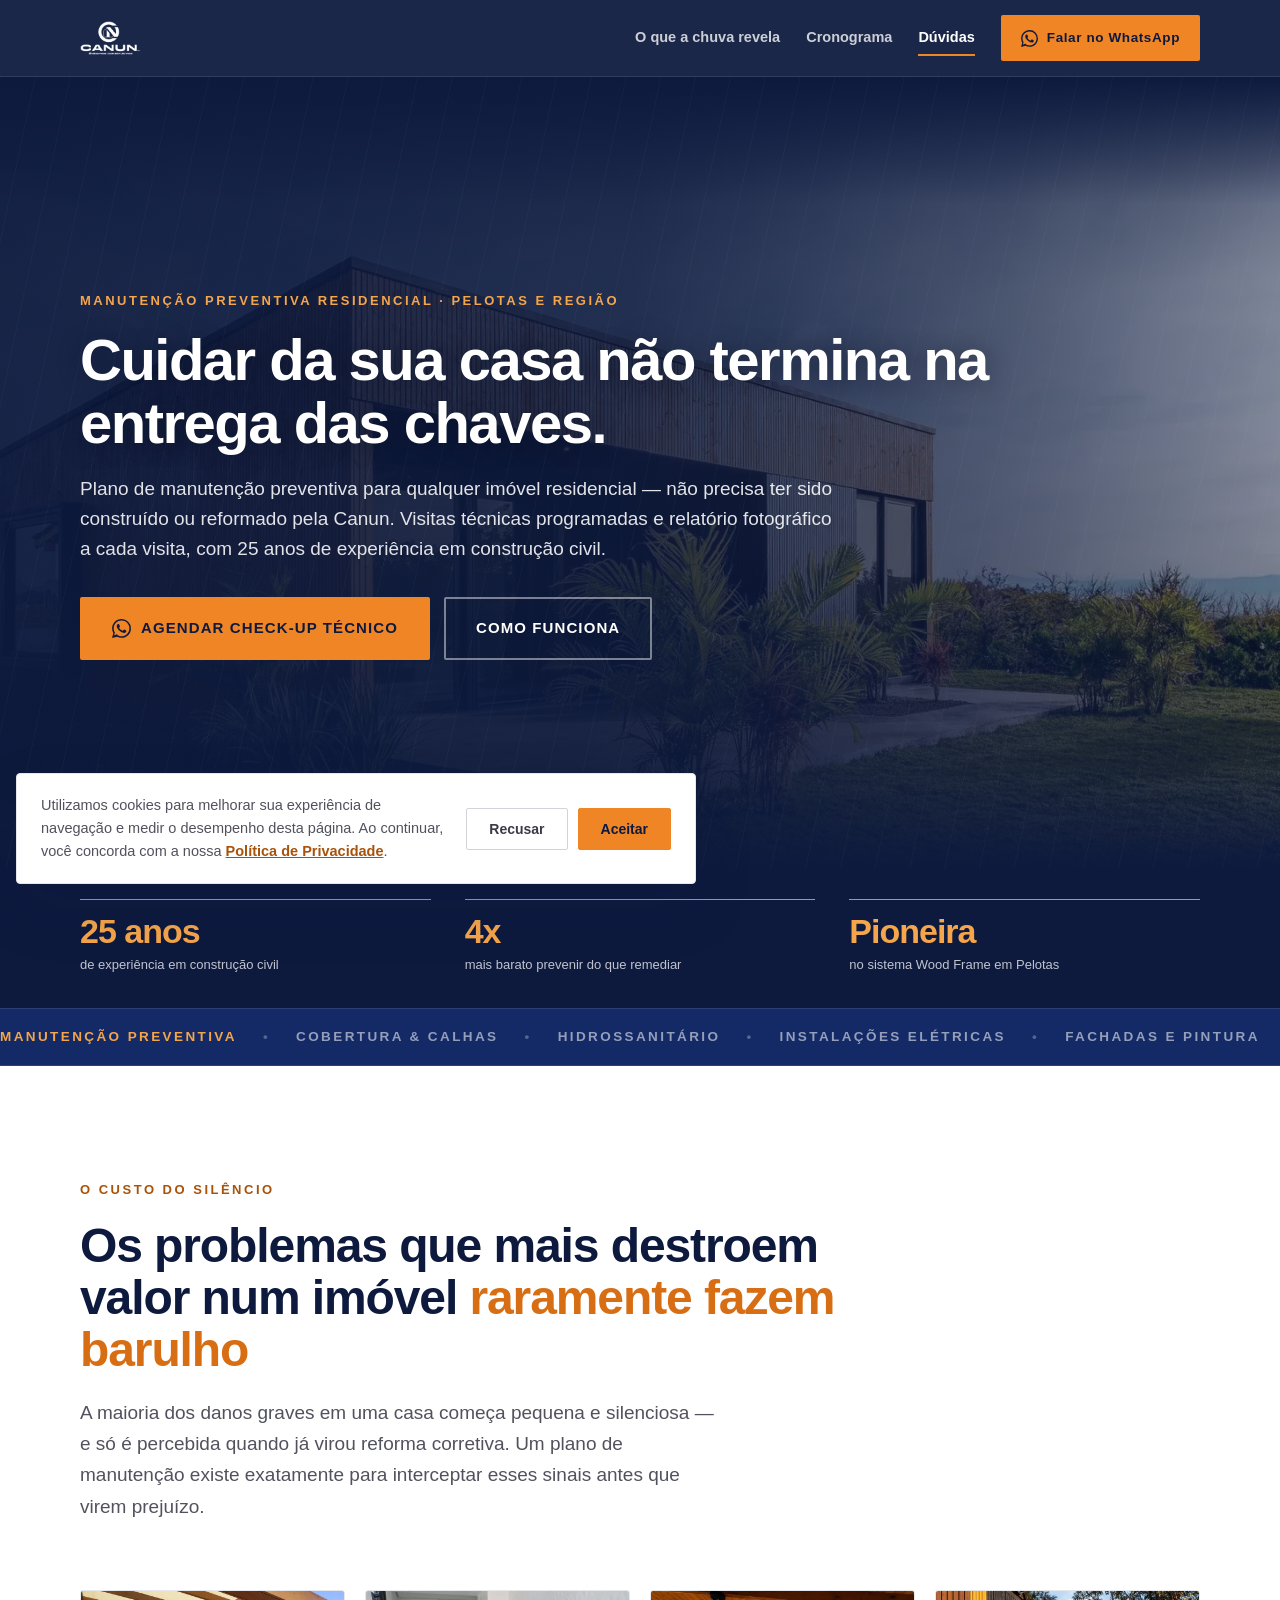
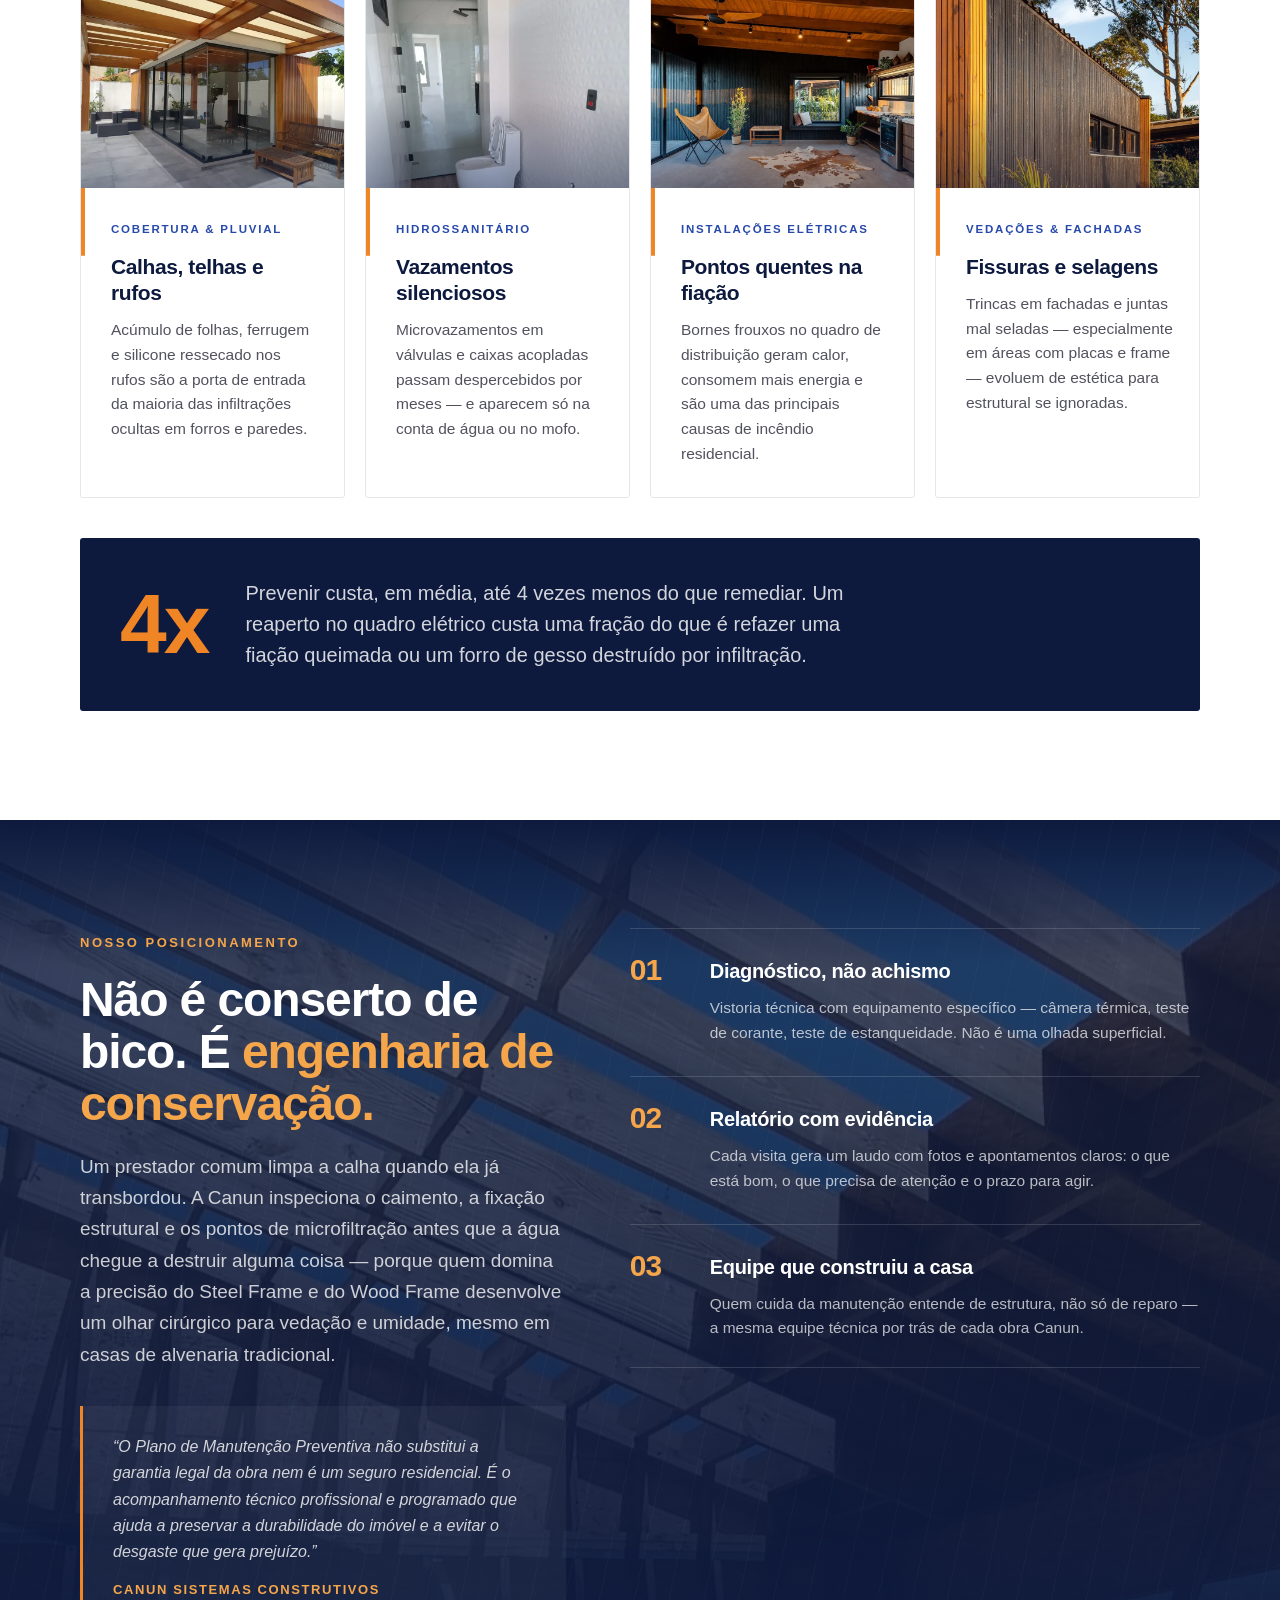
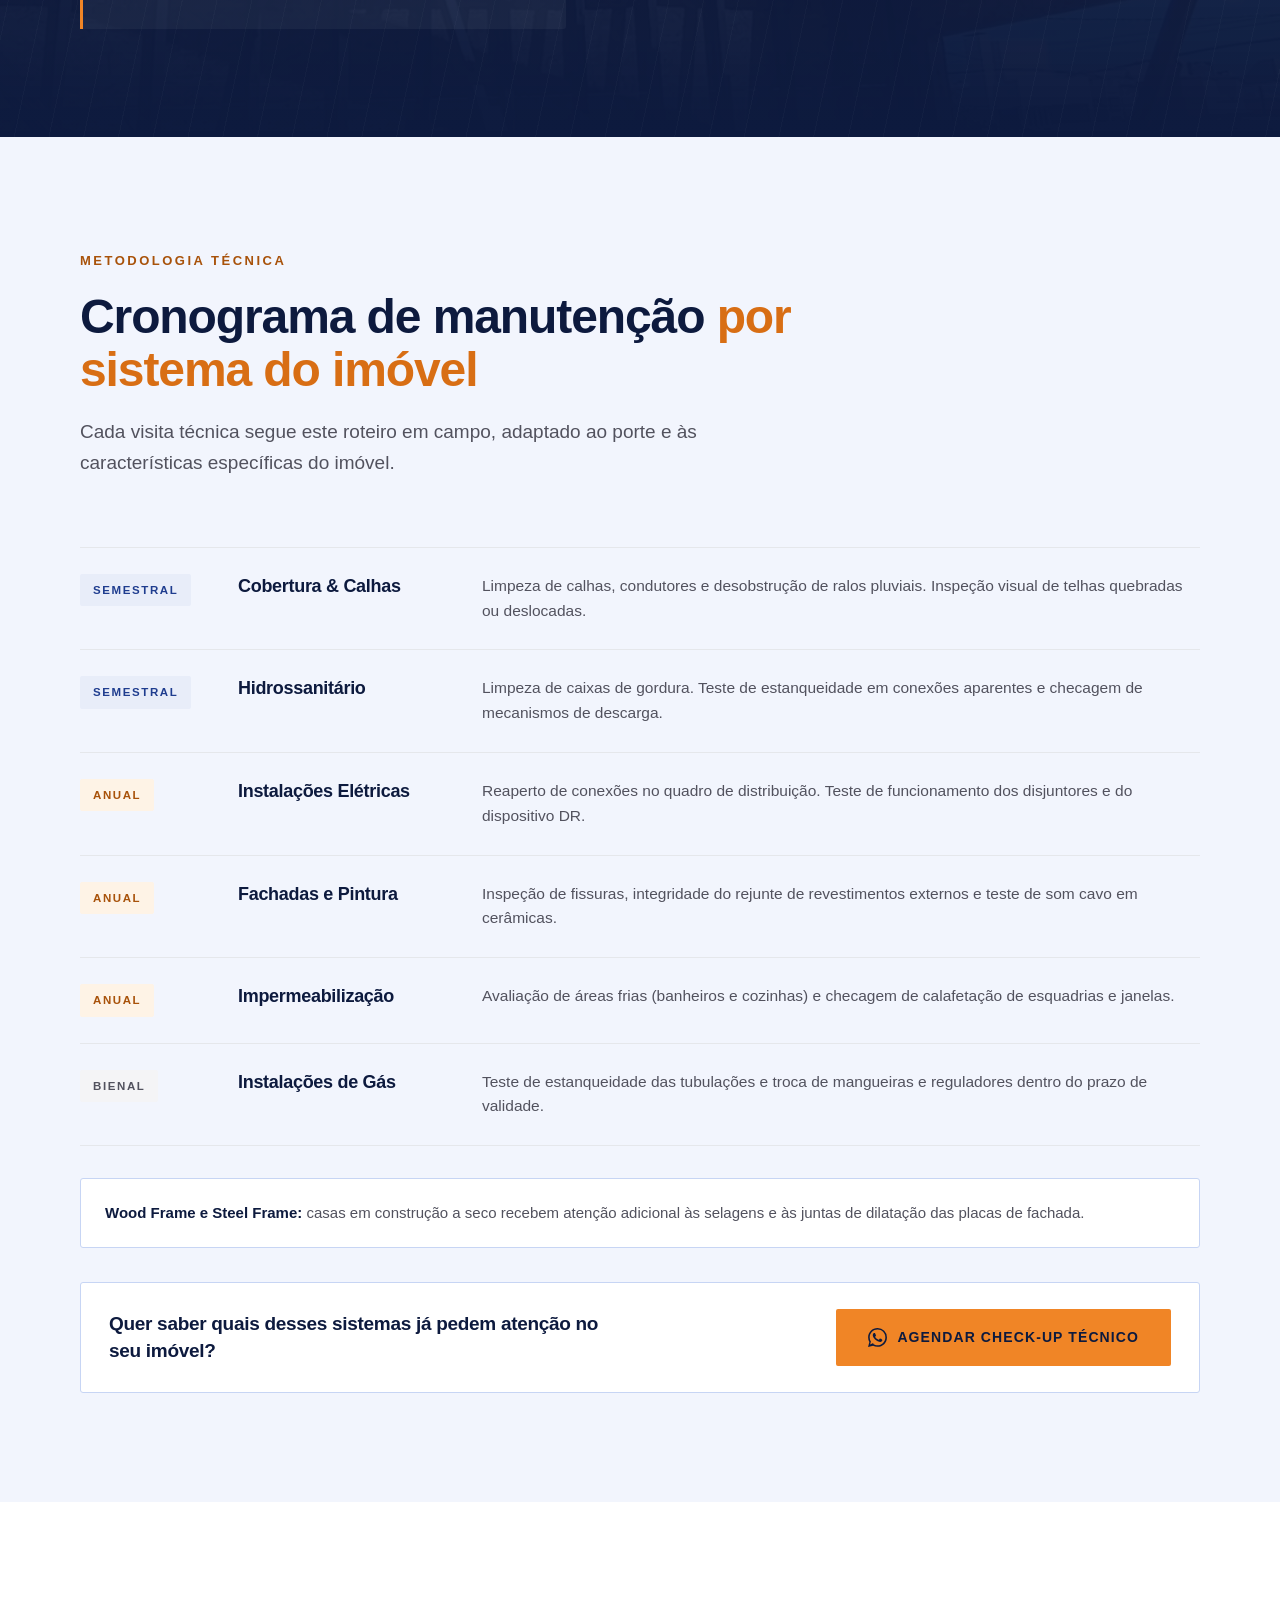
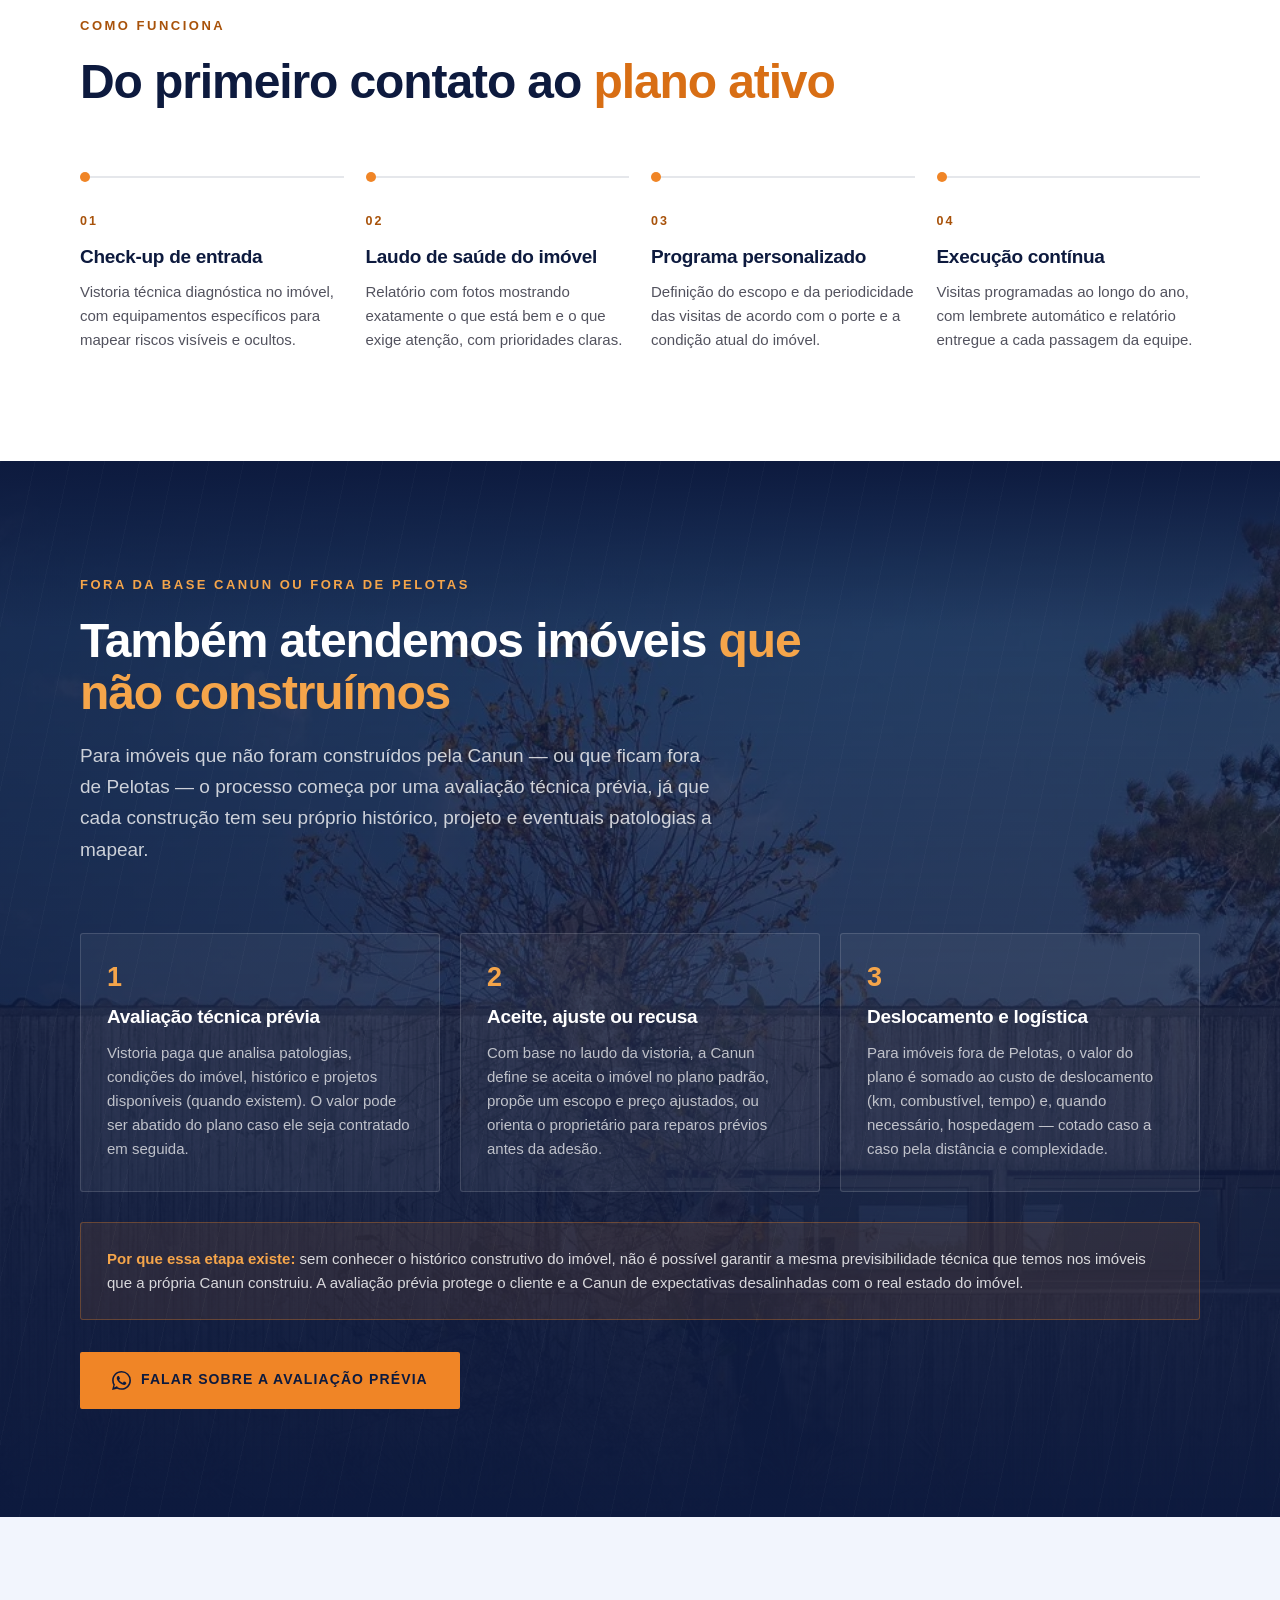
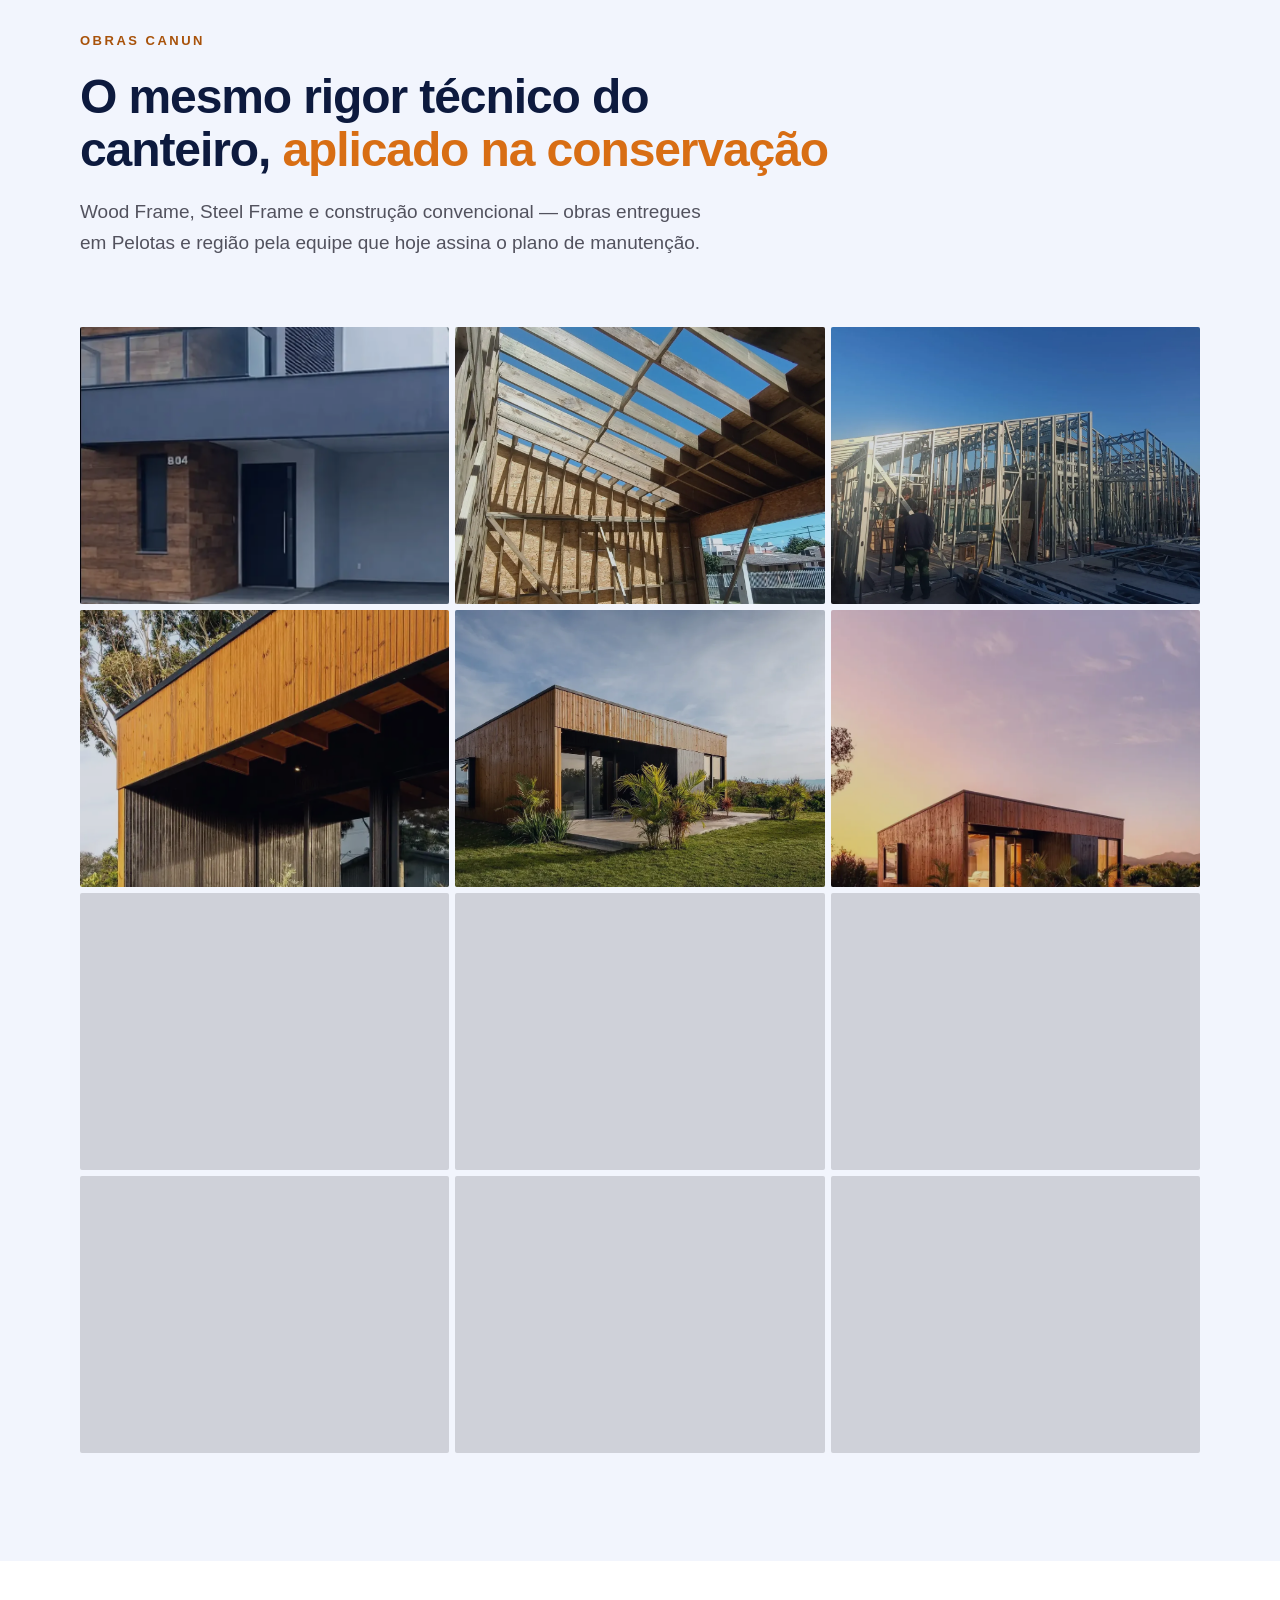
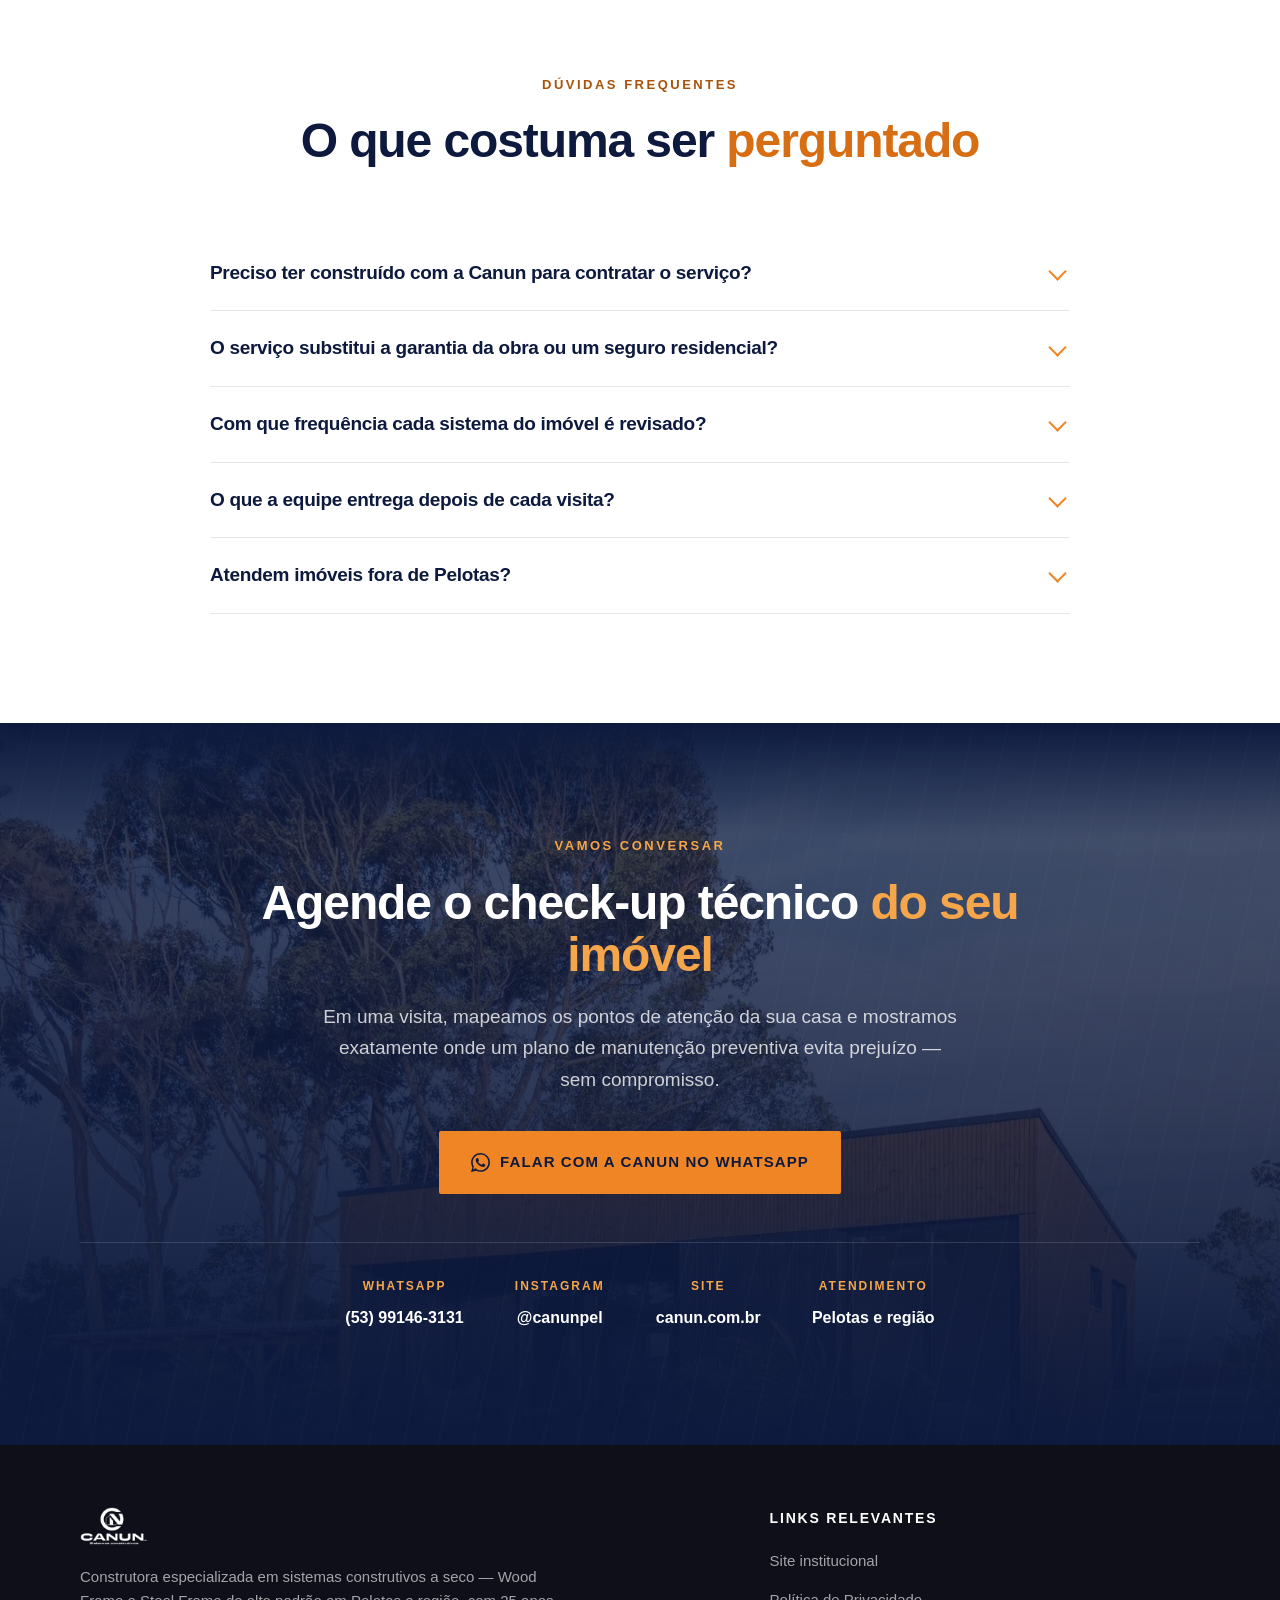
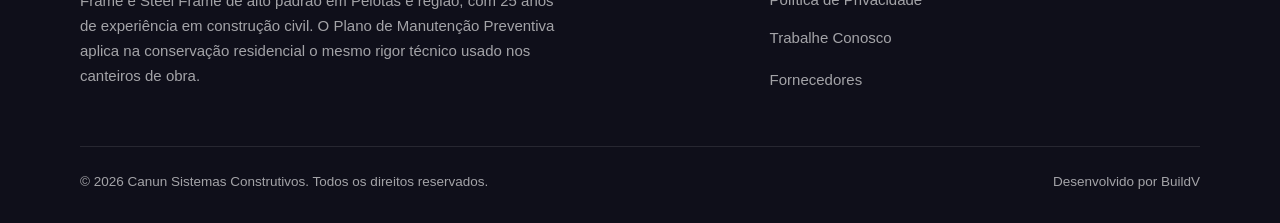
==== deploy-wordpress/public_html/manutencao-preventiva/index.html @ a9afbce8 "MARK-V" ====
<!DOCTYPE html>
<html lang="pt-BR">
<head>
<meta charset="UTF-8">
<meta name="viewport" content="width=device-width, initial-scale=1.0">
<title>Manutenção Preventiva Residencial | Canun — Pelotas/RS</title>
<meta name="description" content="Plano de manutenção preventiva residencial em Pelotas e região: visitas técnicas programadas, checklist por sistema construtivo e relatório fotográfico a cada visita. Para qualquer imóvel — construído pela Canun ou não.">
<link rel="canonical" href="https://canun.com.br/manutencao-preventiva/">
<meta name="robots" content="index, follow">
<meta property="og:type" content="website">
<meta property="og:title" content="Manutenção Preventiva Residencial | Canun Sistemas Construtivos">
<meta property="og:description" content="Cuidar da sua casa não termina na entrega das chaves. Visitas técnicas programadas e relatório fotográfico a cada visita, com 25 anos de experiência em construção civil.">
<meta property="og:image" content="assets/img/hero-casa-moderna.webp">
<meta property="og:locale" content="pt_BR">
<meta name="theme-color" content="#0D1A3E">
<link rel="icon" href="assets/logo_canun.png">
<link rel="stylesheet" href="styles.css?v=2">
<!-- Google Tag Manager -->
<script>(function(w,d,s,l,i){w[l]=w[l]||[];w[l].push({'gtm.start':
new Date().getTime(),event:'gtm.js'});var f=d.getElementsByTagName(s)[0],
j=d.createElement(s),dl=l!='dataLayer'?'&l='+l:'';j.async=true;j.src=
'https://www.googletagmanager.com/gtm.js?id='+i+dl;f.parentNode.insertBefore(j,f);
})(window,document,'script','dataLayer','GTM-WD7GJQPC');</script>
<!-- End Google Tag Manager -->
<!-- MERLIN -->
<script src='https://scripts.gomerlin.com.br/merlin.js'></script>
<script>
  Merlin.Popup.initFromSource("https://tools.gomerlin.com.br/popup/be468294-f8c8-4a38-98ac-264b859016b9");
</script>
<!-- End MERLIN -->
</head>
<body>
<!-- Google Tag Manager (noscript) -->
<noscript><iframe src="https://www.googletagmanager.com/ns.html?id=GTM-WD7GJQPC"
height="0" width="0" style="display:none;visibility:hidden"></iframe></noscript>
<!-- End Google Tag Manager (noscript) -->

<a class="skip-link" href="#conteudo">Pular para o conteúdo</a>

<div class="scroll-progress" id="scrollProgress"></div>

<!-- ============================ HEADER ============================ -->
<header class="header">
  <div class="container header__inner">
    <a href="#top" class="header__logo" aria-label="Canun Sistemas Construtivos — início da página">
      <img src="assets/logo_canun_white.png" alt="Canun Sistemas Construtivos" width="150" height="34">
    </a>
    <nav class="nav" id="nav" aria-label="Navegação da página">
      <a href="#riscos">O que a chuva revela</a>
      <a href="#cronograma">Cronograma</a>
      <a href="#faq">Dúvidas</a>
    </nav>
    <a id="cta-merlin1" data-merlin aria-haspopup="dialog" class="header__cta" href="https://wa.me/5553991463131?text=Ol%C3%A1%2C%20quero%20saber%20mais%20sobre%20o%20Plano%20de%20Manuten%C3%A7%C3%A3o%20Preventiva%20da%20Canun." target="_blank" rel="noopener">
      <svg viewBox="0 0 24 24" fill="currentColor" aria-hidden="true"><path d="M.057 24l1.687-6.163a11.867 11.867 0 01-1.587-5.945C.16 5.335 5.495 0 12.05 0a11.82 11.82 0 018.413 3.488 11.82 11.82 0 013.48 8.414c-.003 6.557-5.338 11.892-11.893 11.892a11.9 11.9 0 01-5.688-1.448L.057 24zm6.597-3.807c1.676.995 3.276 1.591 5.392 1.592 5.448 0 9.886-4.434 9.889-9.885.002-5.462-4.415-9.89-9.881-9.892-5.452 0-9.887 4.434-9.889 9.884a9.86 9.86 0 001.51 5.26l-.999 3.648 3.978-1.715zm11.387-5.464c-.074-.124-.272-.198-.57-.347-.297-.149-1.758-.868-2.031-.967-.272-.099-.47-.149-.669.149-.198.297-.768.967-.941 1.165-.173.198-.347.223-.644.074-.297-.149-1.255-.462-2.39-1.475-.883-.788-1.48-1.761-1.653-2.059-.173-.297-.018-.458.13-.606.134-.133.297-.347.446-.521.151-.172.2-.296.3-.495.099-.198.05-.372-.025-.521-.075-.148-.669-1.611-.916-2.206-.242-.579-.487-.501-.669-.51l-.57-.01c-.198 0-.52.074-.792.372s-1.04 1.016-1.04 2.479 1.065 2.876 1.213 3.074c.149.198 2.095 3.2 5.076 4.487.709.306 1.263.489 1.694.626.712.226 1.36.194 1.872.118.571-.085 1.758-.719 2.006-1.413.248-.695.248-1.29.173-1.414z"/></svg>
      Falar no WhatsApp
    </a>
    <button class="burger" id="burger" aria-label="Abrir menu" aria-expanded="false" aria-controls="mobileMenu"><span></span><span></span><span></span></button>
  </div>
</header>

<div class="menu-backdrop" id="menuBackdrop" hidden></div>
<nav class="mobile-menu" id="mobileMenu" aria-label="Menu mobile">
  <a href="#riscos">O que a chuva revela</a>
  <a href="#cronograma">Cronograma técnico</a>
  <a href="#processo">Como funciona</a>
  <a href="#obras">Obras</a>
  <a href="#faq">Dúvidas</a>
  <a id="cta-merlin2" data-merlin aria-haspopup="dialog" class="btn btn--primary" href="https://wa.me/5553991463131?text=Ol%C3%A1%2C%20quero%20saber%20mais%20sobre%20o%20Plano%20de%20Manuten%C3%A7%C3%A3o%20Preventiva%20da%20Canun." target="_blank" rel="noopener">
    <svg viewBox="0 0 24 24" fill="currentColor" aria-hidden="true"><path d="M.057 24l1.687-6.163a11.867 11.867 0 01-1.587-5.945C.16 5.335 5.495 0 12.05 0a11.82 11.82 0 018.413 3.488 11.82 11.82 0 013.48 8.414c-.003 6.557-5.338 11.892-11.893 11.892a11.9 11.9 0 01-5.688-1.448L.057 24zm6.597-3.807c1.676.995 3.276 1.591 5.392 1.592 5.448 0 9.886-4.434 9.889-9.885.002-5.462-4.415-9.89-9.881-9.892-5.452 0-9.887 4.434-9.889 9.884a9.86 9.86 0 001.51 5.26l-.999 3.648 3.978-1.715zm11.387-5.464c-.074-.124-.272-.198-.57-.347-.297-.149-1.758-.868-2.031-.967-.272-.099-.47-.149-.669.149-.198.297-.768.967-.941 1.165-.173.198-.347.223-.644.074-.297-.149-1.255-.462-2.39-1.475-.883-.788-1.48-1.761-1.653-2.059-.173-.297-.018-.458.13-.606.134-.133.297-.347.446-.521.151-.172.2-.296.3-.495.099-.198.05-.372-.025-.521-.075-.148-.669-1.611-.916-2.206-.242-.579-.487-.501-.669-.51l-.57-.01c-.198 0-.52.074-.792.372s-1.04 1.016-1.04 2.479 1.065 2.876 1.213 3.074c.149.198 2.095 3.2 5.076 4.487.709.306 1.263.489 1.694.626.712.226 1.36.194 1.872.118.571-.085 1.758-.719 2.006-1.413.248-.695.248-1.29.173-1.414z"/></svg>
    Falar no WhatsApp
  </a>
</nav>

<main id="conteudo">

<!-- ============================ HERO ============================ -->
<section class="hero bleed" id="top">
  <div class="bleed__media">
    <img src="assets/img/bleed-hero.webp" alt="Residência em Wood Frame entregue pela Canun em Pelotas, ao entardecer" width="1600" height="900" fetchpriority="high" decoding="async">
  </div>
  <div class="bleed__rain" aria-hidden="true"></div>
  <div class="container hero__inner">
    <div class="hero__content">
      <span class="eyebrow reveal">Manutenção Preventiva Residencial · Pelotas e Região</span>
      <h1 class="reveal" data-delay="1">Cuidar da sua casa <span class="accent">não termina na entrega das chaves.</span></h1>
      <p class="hero__sub reveal" data-delay="2">Plano de manutenção preventiva para qualquer imóvel residencial — não precisa ter sido construído ou reformado pela Canun. Visitas técnicas programadas e relatório fotográfico a cada visita, com 25 anos de experiência em construção civil.</p>
      <div class="hero__actions reveal" data-delay="3">
        <a id="cta-merlin3" data-merlin aria-haspopup="dialog" class="btn btn--primary btn--lg" href="https://wa.me/5553991463131?text=Ol%C3%A1%2C%20quero%20agendar%20o%20check-up%20t%C3%A9cnico%20do%20meu%20im%C3%B3vel%20com%20a%20Canun." target="_blank" rel="noopener">
          <svg viewBox="0 0 24 24" fill="currentColor" aria-hidden="true"><path d="M.057 24l1.687-6.163a11.867 11.867 0 01-1.587-5.945C.16 5.335 5.495 0 12.05 0a11.82 11.82 0 018.413 3.488 11.82 11.82 0 013.48 8.414c-.003 6.557-5.338 11.892-11.893 11.892a11.9 11.9 0 01-5.688-1.448L.057 24zm6.597-3.807c1.676.995 3.276 1.591 5.392 1.592 5.448 0 9.886-4.434 9.889-9.885.002-5.462-4.415-9.89-9.881-9.892-5.452 0-9.887 4.434-9.889 9.884a9.86 9.86 0 001.51 5.26l-.999 3.648 3.978-1.715zm11.387-5.464c-.074-.124-.272-.198-.57-.347-.297-.149-1.758-.868-2.031-.967-.272-.099-.47-.149-.669.149-.198.297-.768.967-.941 1.165-.173.198-.347.223-.644.074-.297-.149-1.255-.462-2.39-1.475-.883-.788-1.48-1.761-1.653-2.059-.173-.297-.018-.458.13-.606.134-.133.297-.347.446-.521.151-.172.2-.296.3-.495.099-.198.05-.372-.025-.521-.075-.148-.669-1.611-.916-2.206-.242-.579-.487-.501-.669-.51l-.57-.01c-.198 0-.52.074-.792.372s-1.04 1.016-1.04 2.479 1.065 2.876 1.213 3.074c.149.198 2.095 3.2 5.076 4.487.709.306 1.263.489 1.694.626.712.226 1.36.194 1.872.118.571-.085 1.758-.719 2.006-1.413.248-.695.248-1.29.173-1.414z"/></svg>
          Agendar check-up técnico
        </a>
        <a class="btn btn--ghost btn--lg" href="#processo">Como funciona</a>
      </div>
    </div>
  </div>
</section>

<!-- Faixa de credenciais em azul sólido, fora da foto: mantém a imagem legível
     e é a mesma leitura dos cards na base das peças da campanha. -->
<div class="cred-band">
  <div class="container cred-band__inner">
    <div class="metric reveal"><b>25 anos</b><span>de experiência em construção civil</span></div>
    <div class="metric reveal" data-delay="1"><b>4x</b><span>mais barato prevenir do que remediar</span></div>
    <div class="metric reveal" data-delay="2"><b>Pioneira</b><span>no sistema Wood Frame em Pelotas</span></div>
  </div>
</div>

<!-- ============================ MARQUEE ============================ -->
<div class="marquee" aria-hidden="true">
  <div class="marquee__track">
    <span class="solid">Manutenção Preventiva</span><span class="dot">•</span><span>Cobertura &amp; Calhas</span><span class="dot">•</span><span>Hidrossanitário</span><span class="dot">•</span><span>Instalações Elétricas</span><span class="dot">•</span><span>Fachadas e Pintura</span><span class="dot">•</span><span>Impermeabilização</span><span class="dot">•</span><span>Instalações de Gás</span><span class="dot">•</span>
    <span class="solid">Manutenção Preventiva</span><span class="dot">•</span><span>Cobertura &amp; Calhas</span><span class="dot">•</span><span>Hidrossanitário</span><span class="dot">•</span><span>Instalações Elétricas</span><span class="dot">•</span><span>Fachadas e Pintura</span><span class="dot">•</span><span>Impermeabilização</span><span class="dot">•</span><span>Instalações de Gás</span><span class="dot">•</span>
  </div>
</div>

<!-- ============================ RISCOS (1) ============================ -->
<section class="section" id="riscos">
  <div class="container">
    <div class="section-head reveal">
      <span class="eyebrow">O custo do silêncio</span>
      <h2 class="h2">Os problemas que mais destroem valor num imóvel <span class="accent">raramente fazem barulho</span></h2>
      <p class="lead">A maioria dos danos graves em uma casa começa pequena e silenciosa — e só é percebida quando já virou reforma corretiva. Um plano de manutenção existe exatamente para interceptar esses sinais antes que virem prejuízo.</p>
    </div>
    <div class="risk-grid">
      <article class="risk reveal">
        <div class="risk__media"><img src="assets/img/risco-cobertura.webp" alt="Cobertura com estrutura de vigas aparentes e telhado translúcido em obra da Canun" loading="lazy" decoding="async" width="900" height="675"></div>
        <div class="risk__body">
          <span class="risk__tag">Cobertura &amp; Pluvial</span>
          <h3>Calhas, telhas e rufos</h3>
          <p>Acúmulo de folhas, ferrugem e silicone ressecado nos rufos são a porta de entrada da maioria das infiltrações ocultas em forros e paredes.</p>
        </div>
      </article>
      <article class="risk reveal" data-delay="1">
        <div class="risk__media"><img src="assets/img/risco-hidrossanitario.webp" alt="Banheiro em obra entregue pela Canun — área fria sujeita a microvazamentos" loading="lazy" decoding="async" width="900" height="675"></div>
        <div class="risk__body">
          <span class="risk__tag">Hidrossanitário</span>
          <h3>Vazamentos silenciosos</h3>
          <p>Microvazamentos em válvulas e caixas acopladas passam despercebidos por meses — e aparecem só na conta de água ou no mofo.</p>
        </div>
      </article>
      <article class="risk reveal" data-delay="2">
        <div class="risk__media"><img src="assets/img/risco-eletrica.webp" alt="Forro de madeira com trilho de iluminação em residência entregue pela Canun" loading="lazy" decoding="async" width="900" height="675"></div>
        <div class="risk__body">
          <span class="risk__tag">Instalações Elétricas</span>
          <h3>Pontos quentes na fiação</h3>
          <p>Bornes frouxos no quadro de distribuição geram calor, consomem mais energia e são uma das principais causas de incêndio residencial.</p>
        </div>
      </article>
      <article class="risk reveal" data-delay="3">
        <div class="risk__media"><img src="assets/img/risco-fachada.webp" alt="Fachada ripada em madeira com juntas e selagens expostas ao tempo" loading="lazy" decoding="async" width="900" height="675"></div>
        <div class="risk__body">
          <span class="risk__tag">Vedações &amp; Fachadas</span>
          <h3>Fissuras e selagens</h3>
          <p>Trincas em fachadas e juntas mal seladas — especialmente em áreas com placas e frame — evoluem de estética para estrutural se ignoradas.</p>
        </div>
      </article>
    </div>
    <div class="stat-band reveal">
      <span class="stat-band__num" data-count="4" data-suffix="x">4x</span>
      <p>Prevenir custa, em média, até 4 vezes menos do que remediar. Um reaperto no quadro elétrico custa uma fração do que é refazer uma fiação queimada ou um forro de gesso destruído por infiltração.</p>
    </div>
  </div>
</section>

<!-- ============================ POSICIONAMENTO (2) ============================ -->
<section class="section section--dark bleed" id="posicionamento">
  <div class="bleed__media">
    <img src="assets/img/bleed-cobertura.webp" alt="Estrutura de cobertura em Wood Frame contra o céu, durante a execução de uma obra da Canun" width="1600" height="800" loading="lazy" decoding="async">
  </div>
  <div class="bleed__rain" aria-hidden="true"></div>
  <div class="container">
    <div class="pos-layout">
      <div class="reveal">
        <span class="eyebrow">Nosso posicionamento</span>
        <h2 class="h2">Não é conserto de bico. É <span class="accent">engenharia de conservação.</span></h2>
        <p class="lead">Um prestador comum limpa a calha quando ela já transbordou. A Canun inspeciona o caimento, a fixação estrutural e os pontos de microfiltração antes que a água chegue a destruir alguma coisa — porque quem domina a precisão do Steel Frame e do Wood Frame desenvolve um olhar cirúrgico para vedação e umidade, mesmo em casas de alvenaria tradicional.</p>
        <div class="quote">
          <p>“O Plano de Manutenção Preventiva não substitui a garantia legal da obra nem é um seguro residencial. É o acompanhamento técnico profissional e programado que ajuda a preservar a durabilidade do imóvel e a evitar o desgaste que gera prejuízo.”</p>
          <cite>Canun Sistemas Construtivos</cite>
        </div>
      </div>
      <div class="pos-list">
        <article class="pos-item reveal" data-delay="1">
          <span class="pos-item__num">01</span>
          <div>
            <h3>Diagnóstico, não achismo</h3>
            <p>Vistoria técnica com equipamento específico — câmera térmica, teste de corante, teste de estanqueidade. Não é uma olhada superficial.</p>
          </div>
        </article>
        <article class="pos-item reveal" data-delay="2">
          <span class="pos-item__num">02</span>
          <div>
            <h3>Relatório com evidência</h3>
            <p>Cada visita gera um laudo com fotos e apontamentos claros: o que está bom, o que precisa de atenção e o prazo para agir.</p>
          </div>
        </article>
        <article class="pos-item reveal" data-delay="3">
          <span class="pos-item__num">03</span>
          <div>
            <h3>Equipe que construiu a casa</h3>
            <p>Quem cuida da manutenção entende de estrutura, não só de reparo — a mesma equipe técnica por trás de cada obra Canun.</p>
          </div>
        </article>
      </div>
    </div>
  </div>
</section>

<!-- ============================ CRONOGRAMA (3) ============================ -->
<section class="section section--alt" id="cronograma">
  <div class="container">
    <div class="section-head reveal">
      <span class="eyebrow">Metodologia técnica</span>
      <h2 class="h2">Cronograma de manutenção <span class="accent">por sistema do imóvel</span></h2>
      <p class="lead">Cada visita técnica segue este roteiro em campo, adaptado ao porte e às características específicas do imóvel.</p>
    </div>

    <div class="crono">
      <div class="crono__row reveal">
        <div><span class="crono__freq" data-freq="semestral">Semestral</span></div>
        <h3 class="crono__sys">Cobertura &amp; Calhas</h3>
        <p class="crono__act">Limpeza de calhas, condutores e desobstrução de ralos pluviais. Inspeção visual de telhas quebradas ou deslocadas.</p>
      </div>
      <div class="crono__row reveal">
        <div><span class="crono__freq" data-freq="semestral">Semestral</span></div>
        <h3 class="crono__sys">Hidrossanitário</h3>
        <p class="crono__act">Limpeza de caixas de gordura. Teste de estanqueidade em conexões aparentes e checagem de mecanismos de descarga.</p>
      </div>
      <div class="crono__row reveal">
        <div><span class="crono__freq" data-freq="anual">Anual</span></div>
        <h3 class="crono__sys">Instalações Elétricas</h3>
        <p class="crono__act">Reaperto de conexões no quadro de distribuição. Teste de funcionamento dos disjuntores e do dispositivo DR.</p>
      </div>
      <div class="crono__row reveal">
        <div><span class="crono__freq" data-freq="anual">Anual</span></div>
        <h3 class="crono__sys">Fachadas e Pintura</h3>
        <p class="crono__act">Inspeção de fissuras, integridade do rejunte de revestimentos externos e teste de som cavo em cerâmicas.</p>
      </div>
      <div class="crono__row reveal">
        <div><span class="crono__freq" data-freq="anual">Anual</span></div>
        <h3 class="crono__sys">Impermeabilização</h3>
        <p class="crono__act">Avaliação de áreas frias (banheiros e cozinhas) e checagem de calafetação de esquadrias e janelas.</p>
      </div>
      <div class="crono__row reveal">
        <div><span class="crono__freq" data-freq="bienal">Bienal</span></div>
        <h3 class="crono__sys">Instalações de Gás</h3>
        <p class="crono__act">Teste de estanqueidade das tubulações e troca de mangueiras e reguladores dentro do prazo de validade.</p>
      </div>
    </div>

    <p class="crono__note reveal"><strong>Wood Frame e Steel Frame:</strong> casas em construção a seco recebem atenção adicional às selagens e às juntas de dilatação das placas de fachada.</p>

    <div class="crono__cta reveal">
      <p>Quer saber quais desses sistemas já pedem atenção no seu imóvel?</p>
      <a id="cta-merlin4" data-merlin aria-haspopup="dialog" class="btn btn--primary" href="https://wa.me/5553991463131?text=Ol%C3%A1%2C%20quero%20agendar%20o%20check-up%20t%C3%A9cnico%20do%20meu%20im%C3%B3vel%20com%20a%20Canun." target="_blank" rel="noopener">
        <svg viewBox="0 0 24 24" fill="currentColor" aria-hidden="true"><path d="M.057 24l1.687-6.163a11.867 11.867 0 01-1.587-5.945C.16 5.335 5.495 0 12.05 0a11.82 11.82 0 018.413 3.488 11.82 11.82 0 013.48 8.414c-.003 6.557-5.338 11.892-11.893 11.892a11.9 11.9 0 01-5.688-1.448L.057 24zm6.597-3.807c1.676.995 3.276 1.591 5.392 1.592 5.448 0 9.886-4.434 9.889-9.885.002-5.462-4.415-9.89-9.881-9.892-5.452 0-9.887 4.434-9.889 9.884a9.86 9.86 0 001.51 5.26l-.999 3.648 3.978-1.715zm11.387-5.464c-.074-.124-.272-.198-.57-.347-.297-.149-1.758-.868-2.031-.967-.272-.099-.47-.149-.669.149-.198.297-.768.967-.941 1.165-.173.198-.347.223-.644.074-.297-.149-1.255-.462-2.39-1.475-.883-.788-1.48-1.761-1.653-2.059-.173-.297-.018-.458.13-.606.134-.133.297-.347.446-.521.151-.172.2-.296.3-.495.099-.198.05-.372-.025-.521-.075-.148-.669-1.611-.916-2.206-.242-.579-.487-.501-.669-.51l-.57-.01c-.198 0-.52.074-.792.372s-1.04 1.016-1.04 2.479 1.065 2.876 1.213 3.074c.149.198 2.095 3.2 5.076 4.487.709.306 1.263.489 1.694.626.712.226 1.36.194 1.872.118.571-.085 1.758-.719 2.006-1.413.248-.695.248-1.29.173-1.414z"/></svg>
        Agendar check-up técnico
      </a>
    </div>
  </div>
</section>

<!-- ============================ PROCESSO (4) ============================ -->
<section class="section" id="processo">
  <div class="container">
    <div class="section-head reveal">
      <span class="eyebrow">Como funciona</span>
      <h2 class="h2">Do primeiro contato ao <span class="accent">plano ativo</span></h2>
    </div>
    <div class="steps">
      <article class="step reveal">
        <span class="step__num">01</span>
        <h3>Check-up de entrada</h3>
        <p>Vistoria técnica diagnóstica no imóvel, com equipamentos específicos para mapear riscos visíveis e ocultos.</p>
      </article>
      <article class="step reveal" data-delay="1">
        <span class="step__num">02</span>
        <h3>Laudo de saúde do imóvel</h3>
        <p>Relatório com fotos mostrando exatamente o que está bem e o que exige atenção, com prioridades claras.</p>
      </article>
      <article class="step reveal" data-delay="2">
        <span class="step__num">03</span>
        <h3>Programa personalizado</h3>
        <p>Definição do escopo e da periodicidade das visitas de acordo com o porte e a condição atual do imóvel.</p>
      </article>
      <article class="step reveal" data-delay="3">
        <span class="step__num">04</span>
        <h3>Execução contínua</h3>
        <p>Visitas programadas ao longo do ano, com lembrete automático e relatório entregue a cada passagem da equipe.</p>
      </article>
    </div>
  </div>
</section>

<!-- ============================ FORA DA BASE (6) ============================ -->
<section class="section section--dark bleed" id="fora-da-base">
  <div class="bleed__media">
    <img src="assets/img/bleed-fora.webp" alt="Fachada de residência entregue pela Canun em Pelotas e região" width="1600" height="800" loading="lazy" decoding="async">
  </div>
  <div class="bleed__rain" aria-hidden="true"></div>
  <div class="container">
    <div class="section-head reveal">
      <span class="eyebrow">Fora da base Canun ou fora de Pelotas</span>
      <h2 class="h2">Também atendemos imóveis <span class="accent">que não construímos</span></h2>
      <p class="lead">Para imóveis que não foram construídos pela Canun — ou que ficam fora de Pelotas — o processo começa por uma avaliação técnica prévia, já que cada construção tem seu próprio histórico, projeto e eventuais patologias a mapear.</p>
    </div>
    <div class="outside">
      <article class="outside__card reveal">
        <b>1</b>
        <h3>Avaliação técnica prévia</h3>
        <p>Vistoria paga que analisa patologias, condições do imóvel, histórico e projetos disponíveis (quando existem). O valor pode ser abatido do plano caso ele seja contratado em seguida.</p>
      </article>
      <article class="outside__card reveal" data-delay="1">
        <b>2</b>
        <h3>Aceite, ajuste ou recusa</h3>
        <p>Com base no laudo da vistoria, a Canun define se aceita o imóvel no plano padrão, propõe um escopo e preço ajustados, ou orienta o proprietário para reparos prévios antes da adesão.</p>
      </article>
      <article class="outside__card reveal" data-delay="2">
        <b>3</b>
        <h3>Deslocamento e logística</h3>
        <p>Para imóveis fora de Pelotas, o valor do plano é somado ao custo de deslocamento (km, combustível, tempo) e, quando necessário, hospedagem — cotado caso a caso pela distância e complexidade.</p>
      </article>
    </div>
    <p class="outside__why reveal"><strong>Por que essa etapa existe:</strong> sem conhecer o histórico construtivo do imóvel, não é possível garantir a mesma previsibilidade técnica que temos nos imóveis que a própria Canun construiu. A avaliação prévia protege o cliente e a Canun de expectativas desalinhadas com o real estado do imóvel.</p>
    <a id="cta-merlin5" data-merlin aria-haspopup="dialog" class="btn btn--primary reveal" style="margin-top:32px" href="https://wa.me/5553991463131?text=Ol%C3%A1%2C%20meu%20im%C3%B3vel%20n%C3%A3o%20foi%20constru%C3%ADdo%20pela%20Canun.%20Quero%20saber%20como%20funciona%20a%20avalia%C3%A7%C3%A3o%20t%C3%A9cnica%20pr%C3%A9via." target="_blank" rel="noopener">
      <svg viewBox="0 0 24 24" fill="currentColor" aria-hidden="true"><path d="M.057 24l1.687-6.163a11.867 11.867 0 01-1.587-5.945C.16 5.335 5.495 0 12.05 0a11.82 11.82 0 018.413 3.488 11.82 11.82 0 013.48 8.414c-.003 6.557-5.338 11.892-11.893 11.892a11.9 11.9 0 01-5.688-1.448L.057 24zm6.597-3.807c1.676.995 3.276 1.591 5.392 1.592 5.448 0 9.886-4.434 9.889-9.885.002-5.462-4.415-9.89-9.881-9.892-5.452 0-9.887 4.434-9.889 9.884a9.86 9.86 0 001.51 5.26l-.999 3.648 3.978-1.715zm11.387-5.464c-.074-.124-.272-.198-.57-.347-.297-.149-1.758-.868-2.031-.967-.272-.099-.47-.149-.669.149-.198.297-.768.967-.941 1.165-.173.198-.347.223-.644.074-.297-.149-1.255-.462-2.39-1.475-.883-.788-1.48-1.761-1.653-2.059-.173-.297-.018-.458.13-.606.134-.133.297-.347.446-.521.151-.172.2-.296.3-.495.099-.198.05-.372-.025-.521-.075-.148-.669-1.611-.916-2.206-.242-.579-.487-.501-.669-.51l-.57-.01c-.198 0-.52.074-.792.372s-1.04 1.016-1.04 2.479 1.065 2.876 1.213 3.074c.149.198 2.095 3.2 5.076 4.487.709.306 1.263.489 1.694.626.712.226 1.36.194 1.872.118.571-.085 1.758-.719 2.006-1.413.248-.695.248-1.29.173-1.414z"/></svg>
      Falar sobre a avaliação prévia
    </a>
  </div>
</section>

<!-- ============================ OBRAS (8) ============================ -->
<section class="section section--alt" id="obras">
  <div class="container">
    <div class="section-head reveal">
      <span class="eyebrow">Obras Canun</span>
      <h2 class="h2">O mesmo rigor técnico do canteiro, <span class="accent">aplicado na conservação</span></h2>
      <p class="lead">Wood Frame, Steel Frame e construção convencional — obras entregues em Pelotas e região pela equipe que hoje assina o plano de manutenção.</p>
    </div>
    <div class="gallery" id="gallery">
      <button class="gal" type="button" data-index="0" aria-label="Ampliar foto: Residência de alto padrão em Pelotas/RS">
        <img src="assets/img/hero-casa-moderna.webp" alt="Residência de alto padrão entregue pela Canun, fachada em madeira e concreto" loading="lazy" decoding="async">
      </button>
      <button class="gal" type="button" data-index="1" aria-label="Ampliar foto: Cobertura em Wood Frame">
        <img src="assets/img/obra-woodframe-cobertura.webp" alt="Estrutura de cobertura em Wood Frame durante a execução da obra" loading="lazy" decoding="async">
      </button>
      <button class="gal" type="button" data-index="2" aria-label="Ampliar foto: Estrutura em Steel Frame">
        <img src="assets/img/obra-steelframe-estrutura.webp" alt="Estrutura metálica em Steel Frame montada em obra" loading="lazy" decoding="async">
      </button>
      <button class="gal" type="button" data-index="3" aria-label="Ampliar foto: Beiral e cobertura da Obra Xangrilá">
        <img src="assets/img/obra-xangrila-beiral.webp" alt="Beiral e cobertura em balanço da Obra Xangrilá, em Wood Frame" loading="lazy" decoding="async">
      </button>
      <button class="gal" type="button" data-index="4" aria-label="Ampliar foto: Fachada em madeira da Obra Xangrilá">
        <img src="assets/img/obra-xangrila-fachada.webp" alt="Fachada em madeira da Obra Xangrilá entregue pela Canun" loading="lazy" decoding="async">
      </button>
      <button class="gal" type="button" data-index="5" aria-label="Ampliar foto: Obra Xangrilá ao entardecer">
        <img src="assets/img/obra-xangrila-entardecer.webp" alt="Obra Xangrilá ao entardecer, com fachada em madeira e cobertura plana" loading="lazy" decoding="async">
      </button>
      <button class="gal" type="button" data-index="6" aria-label="Ampliar foto: Cobertura de pergolado da Edícula Steel Frame">
        <img src="assets/img/edicula-cobertura.webp" alt="Cobertura de pergolado em madeira da Edícula Steel Frame, em Arroio Pelotas" loading="lazy" decoding="async">
      </button>
      <button class="gal" type="button" data-index="7" aria-label="Ampliar foto: Esquadrias e pergolado da Edícula Steel Frame">
        <img src="assets/img/edicula-pergolado-lateral.webp" alt="Área de lazer com pergolado e esquadrias de vidro da Edícula Steel Frame" loading="lazy" decoding="async">
      </button>
      <button class="gal" type="button" data-index="8" aria-label="Ampliar foto: Interior em construção a seco">
        <img src="assets/img/interior-cozinha-madeira.webp" alt="Interior de residência com cozinha em madeira e forro aparente" loading="lazy" decoding="async">
      </button>
      <button class="gal" type="button" data-index="9" aria-label="Ampliar foto: Esquadrias amplas da Obra Cassino Beira Mar">
        <img src="assets/img/obra-cassino-esquadrias.webp" alt="Sala com esquadrias amplas na Obra Cassino Beira Mar" loading="lazy" decoding="async">
      </button>
      <button class="gal" type="button" data-index="10" aria-label="Ampliar foto: Área externa da Obra Cassino Beira Mar">
        <img src="assets/img/obra-cassino-piscina.webp" alt="Área externa com piscina e deck da Obra Cassino Beira Mar" loading="lazy" decoding="async">
      </button>
      <button class="gal" type="button" data-index="11" aria-label="Ampliar foto: Fachada da Obra Cassino Beira Mar">
        <img src="assets/img/obra-cassino-fachada.webp" alt="Fachada com esquadrias amplas e jardim da Obra Cassino Beira Mar" loading="lazy" decoding="async">
      </button>
    </div>
  </div>
</section>

<!-- ============================ FAQ (9) ============================ -->
<section class="section" id="faq">
  <div class="container">
    <div class="section-head is-centered reveal">
      <span class="eyebrow is-centered">Dúvidas frequentes</span>
      <h2 class="h2">O que costuma ser <span class="accent">perguntado</span></h2>
    </div>
    <div class="faq reveal">
      <details>
        <summary>Preciso ter construído com a Canun para contratar o serviço?</summary>
        <div class="faq__body">Não. Atendemos qualquer imóvel residencial da região — construído ou não pela Canun. Para imóveis fora dessa base, o processo começa por uma avaliação técnica prévia, que analisa patologias, condições do imóvel, histórico e projetos disponíveis, quando existem.</div>
      </details>
      <details>
        <summary>O serviço substitui a garantia da obra ou um seguro residencial?</summary>
        <div class="faq__body">Não. É um serviço de acompanhamento técnico programado — não é um seguro residencial e não substitui a garantia legal da construção, que segue as condições previstas em contrato e na legislação aplicável.</div>
      </details>
      <details>
        <summary>Com que frequência cada sistema do imóvel é revisado?</summary>
        <div class="faq__body">Cobertura, calhas e hidrossanitário são revisados semestralmente; instalações elétricas, fachadas, pintura e impermeabilização, anualmente; e instalações de gás, a cada dois anos. Casas em Wood Frame e Steel Frame recebem atenção adicional às selagens e às juntas de dilatação das placas de fachada.</div>
      </details>
      <details>
        <summary>O que a equipe entrega depois de cada visita?</summary>
        <div class="faq__body">Cada visita gera um laudo com fotos e apontamentos claros: o que está bom, o que precisa de atenção e o prazo para agir. A vistoria usa equipamento específico — câmera térmica, teste de corante e teste de estanqueidade — e não uma olhada superficial.</div>
      </details>
      <details>
        <summary>Atendem imóveis fora de Pelotas?</summary>
        <div class="faq__body">Sim. Nesses casos, o valor é somado ao custo de deslocamento (km, combustível, tempo) e, quando necessário, hospedagem — cotado caso a caso pela distância e complexidade do imóvel.</div>
      </details>
    </div>
  </div>
</section>

<!-- ============================ CTA FINAL (10) ============================ -->
<section class="section section--dark cta-final bleed" id="contato">
  <div class="bleed__media">
    <img src="assets/img/bleed-contato.webp" alt="Residência entregue pela Canun com área externa, em Pelotas e região" width="1600" height="800" loading="lazy" decoding="async">
  </div>
  <div class="bleed__rain" aria-hidden="true"></div>
  <div class="container">
    <span class="eyebrow is-centered reveal">Vamos conversar</span>
    <h2 class="h2 reveal" data-delay="1">Agende o check-up técnico <span class="accent">do seu imóvel</span></h2>
    <p class="lead reveal" data-delay="2">Em uma visita, mapeamos os pontos de atenção da sua casa e mostramos exatamente onde um plano de manutenção preventiva evita prejuízo — sem compromisso.</p>
    <a id="cta-merlin6" data-merlin aria-haspopup="dialog" class="btn btn--primary btn--lg reveal" data-delay="3" href="https://wa.me/5553991463131?text=Ol%C3%A1%2C%20quero%20agendar%20o%20check-up%20t%C3%A9cnico%20do%20meu%20im%C3%B3vel%20com%20a%20Canun." target="_blank" rel="noopener">
      <svg viewBox="0 0 24 24" fill="currentColor" aria-hidden="true"><path d="M.057 24l1.687-6.163a11.867 11.867 0 01-1.587-5.945C.16 5.335 5.495 0 12.05 0a11.82 11.82 0 018.413 3.488 11.82 11.82 0 013.48 8.414c-.003 6.557-5.338 11.892-11.893 11.892a11.9 11.9 0 01-5.688-1.448L.057 24zm6.597-3.807c1.676.995 3.276 1.591 5.392 1.592 5.448 0 9.886-4.434 9.889-9.885.002-5.462-4.415-9.89-9.881-9.892-5.452 0-9.887 4.434-9.889 9.884a9.86 9.86 0 001.51 5.26l-.999 3.648 3.978-1.715zm11.387-5.464c-.074-.124-.272-.198-.57-.347-.297-.149-1.758-.868-2.031-.967-.272-.099-.47-.149-.669.149-.198.297-.768.967-.941 1.165-.173.198-.347.223-.644.074-.297-.149-1.255-.462-2.39-1.475-.883-.788-1.48-1.761-1.653-2.059-.173-.297-.018-.458.13-.606.134-.133.297-.347.446-.521.151-.172.2-.296.3-.495.099-.198.05-.372-.025-.521-.075-.148-.669-1.611-.916-2.206-.242-.579-.487-.501-.669-.51l-.57-.01c-.198 0-.52.074-.792.372s-1.04 1.016-1.04 2.479 1.065 2.876 1.213 3.074c.149.198 2.095 3.2 5.076 4.487.709.306 1.263.489 1.694.626.712.226 1.36.194 1.872.118.571-.085 1.758-.719 2.006-1.413.248-.695.248-1.29.173-1.414z"/></svg>
      Falar com a Canun no WhatsApp
    </a>
    <div class="cta-channels reveal" data-delay="4">
      <div><b>WhatsApp</b><a href="https://wa.me/5553991463131" target="_blank" rel="noopener">(53) 99146-3131</a></div>
      <div><b>Instagram</b><a href="https://www.instagram.com/canunpel/" target="_blank" rel="noopener">@canunpel</a></div>
      <div><b>Site</b><a href="https://canun.com.br" target="_blank" rel="noopener">canun.com.br</a></div>
      <div><b>Atendimento</b><span>Pelotas e região</span></div>
    </div>
  </div>
</section>

</main>

<!-- ============================ FOOTER ============================ -->
<footer class="footer">
  <div class="container">
    <div class="footer__top">
      <div class="footer__brand">
        <div class="footer__logo"><img src="assets/logo_canun_white.png" alt="Canun Sistemas Construtivos" width="167" height="38"></div>
        <p class="footer__about">Construtora especializada em sistemas construtivos a seco — Wood Frame e Steel Frame de alto padrão em Pelotas e região, com 25 anos de experiência em construção civil. O Plano de Manutenção Preventiva aplica na conservação residencial o mesmo rigor técnico usado nos canteiros de obra.</p>
      </div>
      <div class="footer__col">
        <h3 class="footer__col-title">Links relevantes</h3>
        <ul>
          <li><a class="footer__link-btn" href="https://canun.com.br" target="_blank" rel="noopener">Site institucional</a></li>
          <li><button class="footer__link-btn" type="button" id="openPrivacy">Política de Privacidade</button></li>
          <li><a class="footer__link-btn" href="https://canun.com.br/trabalhe-conosco/" target="_blank" rel="noopener">Trabalhe Conosco</a></li>
          <li><a class="footer__link-btn" href="https://canun.com.br/fornecedores/" target="_blank" rel="noopener">Fornecedores</a></li>
        </ul>
      </div>
    </div>
    <div class="footer__bottom">
      <span>© <span id="year">2026</span> Canun Sistemas Construtivos. Todos os direitos reservados.</span>
      <span>Desenvolvido por BuildV</span>
    </div>
  </div>
</footer>


<!-- ============================ LIGHTBOX ============================ -->
<div class="lightbox" id="lightbox" role="dialog" aria-modal="true" aria-label="Galeria de obras" hidden>
  <div class="lb__backdrop" id="lbBackdrop"></div>
  <button class="lb__close" id="lbClose" type="button" aria-label="Fechar galeria">
    <svg viewBox="0 0 24 24" fill="none" stroke="currentColor" stroke-width="2.5" stroke-linecap="round" aria-hidden="true"><path d="M18 6 6 18M6 6l12 12"/></svg>
  </button>
  <button class="lb__nav lb__prev" id="lbPrev" type="button" aria-label="Foto anterior">
    <svg viewBox="0 0 24 24" fill="none" stroke="currentColor" stroke-width="2.5" stroke-linecap="round" stroke-linejoin="round" aria-hidden="true"><path d="M15 18l-6-6 6-6"/></svg>
  </button>
  <button class="lb__nav lb__next" id="lbNext" type="button" aria-label="Próxima foto">
    <svg viewBox="0 0 24 24" fill="none" stroke="currentColor" stroke-width="2.5" stroke-linecap="round" stroke-linejoin="round" aria-hidden="true"><path d="M9 18l6-6-6-6"/></svg>
  </button>
  <div class="lb__stage"><img class="lb__img" id="lbImg" src="" alt=""></div>
  <div class="lb__footer">
    <span class="lb__counter" id="lbCounter"></span>
  </div>
</div>

<!-- ===================== MODAL: POLÍTICA DE PRIVACIDADE ===================== -->
<div class="privacy-overlay" id="privacyOverlay" role="dialog" aria-modal="true" aria-labelledby="privacyTitle">
  <div class="privacy">
    <div class="privacy__head">
      <h2 id="privacyTitle">Política de Privacidade</h2>
      <button class="privacy__close" type="button" id="privacyClose" aria-label="Fechar política de privacidade">
        <svg viewBox="0 0 24 24" fill="none" stroke="currentColor" stroke-width="2.4" stroke-linecap="round" aria-hidden="true"><path d="M18 6 6 18M6 6l12 12"/></svg>
      </button>
    </div>
    <div class="privacy__body">
      <p>A <strong>Canun Sistemas Construtivos</strong> respeita a sua privacidade e está comprometida com a proteção dos seus dados pessoais, em conformidade com a <strong>Lei Geral de Proteção de Dados (LGPD — Lei nº 13.709/2018)</strong>.</p>

      <h3>1. Dados que coletamos</h3>
      <p>Esta página não possui formulários. O contato acontece diretamente pelo WhatsApp, onde você compartilha voluntariamente os dados necessários ao atendimento (nome, telefone e informações sobre o imóvel). Coletamos ainda dados de navegação (páginas visitadas, origem do acesso, tipo de dispositivo) por meio de cookies, quando autorizados por você.</p>

      <h3>2. Finalidade do tratamento</h3>
      <ul>
        <li>Responder solicitações de contato e agendar a visita técnica;</li>
        <li>Elaborar propostas de plano de manutenção preventiva;</li>
        <li>Medir o desempenho das campanhas e melhorar a experiência de navegação.</li>
      </ul>

      <h3>3. Compartilhamento</h3>
      <p>Não vendemos nem cedemos seus dados. O compartilhamento ocorre apenas com prestadores necessários à operação (hospedagem, ferramentas de mensuração), sempre limitado à finalidade acima, ou por obrigação legal.</p>

      <h3>4. Armazenamento e segurança</h3>
      <p>Os dados são mantidos pelo tempo necessário ao atendimento e às obrigações legais, protegidos por medidas técnicas e administrativas razoáveis contra acesso não autorizado.</p>

      <h3>5. Seus direitos (LGPD)</h3>
      <p>Você pode solicitar a qualquer momento a confirmação do tratamento, o acesso, a correção, a anonimização, a portabilidade ou a exclusão dos seus dados, além de revogar o consentimento. Basta entrar em contato pelo WhatsApp <strong>(53) 99146-3131</strong>.</p>

      <h3>6. Cookies</h3>
      <p>Utilizamos cookies estritamente necessários ao funcionamento da página e, com seu consentimento, cookies de análise de tráfego. Você pode recusar os cookies não essenciais a qualquer momento por meio do aviso exibido ao acessar a página.</p>

      <h3>7. Alterações</h3>
      <p>Esta política pode ser atualizada. A versão vigente está sempre disponível nesta página.</p>
    </div>
  </div>
</div>

<!-- ===================== COOKIE BAR ===================== -->
<div class="cookie-bar" id="cookieBar" role="region" aria-label="Aviso de cookies">
  <p class="cookie-bar__text">
    Utilizamos cookies para melhorar sua experiência de navegação e medir o desempenho desta página.
    Ao continuar, você concorda com a nossa
    <button type="button" id="cookiePrivacyLink">Política de Privacidade</button>.
  </p>
  <div class="cookie-bar__actions">
    <button class="cookie-bar__decline" type="button" id="cookieDecline">Recusar</button>
    <button class="cookie-bar__accept" type="button" id="cookieAccept">Aceitar</button>
  </div>
</div>

<script src="script.js?v=2"></script>
</body>
</html>
---- deploy-wordpress/public_html/manutencao-preventiva/styles.css ----
/* ============================================================
   CANUN — LP Manutenção Preventiva Residencial
   Tokens herdados do design system Canun (site institucional).
   ============================================================ */
:root {
  /* Azul institucional */
  --blue-950: #0D1A3E;
  --blue-900: #142A66;
  --blue-800: #18327A;
  --blue-700: #1F3D8F;
  --blue-600: #2749AA;
  --blue-500: #3460C8;
  --blue-200: #C7D5F4;
  --blue-100: #E8EDF9;
  --blue-50:  #F2F5FD;

  /* Laranja accent */
  --orange-800: #A8520A;   /* texto laranja sobre fundo claro — AA 4.5:1 */
  --orange-700: #B85C0A;
  --orange-600: #D86E14;
  --orange-500: #F08526;
  --orange-400: #F5A54A;
  --orange-100: #FEF3E6;
  --orange-50:  #FFF9F2;

  /* Neutros */
  --gray-950: #0F0F1A;
  --gray-900: #1A1A2E;
  --gray-800: #2A2A3A;
  --gray-700: #3A3A4A;
  --gray-600: #52525E;
  --gray-500: #6B7280;
  --gray-400: #9CA3AF;
  --gray-300: #D1D5DB;
  --gray-200: #E5E7EB;
  --gray-100: #F4F4F6;
  --gray-50:  #FAFAFA;
  --white: #FFFFFF;

  --font: 'Helvetica Neue', Helvetica, Arial, sans-serif;

  --container: 1200px;
  --pad: clamp(20px, 5vw, 40px);
  --header-h: 76px;

  /* Sistema de cantos contido — arredondamento marca a superfície, não decora. */
  --r-sm: 2px;   /* botões, chips */
  --r-md: 3px;   /* cards e superfícies */
  --r-lg: 4px;   /* modais */

  --ease: cubic-bezier(0.22, 1, 0.36, 1);
  --shadow-sm: 0 1px 6px rgba(13,26,62,0.06);
  --shadow-md: 0 10px 30px rgba(13,26,62,0.08);
  --shadow-lg: 0 24px 60px rgba(13,26,62,0.13);
  --shadow-orange: 0 12px 30px rgba(240,133,38,0.32);
}

*, *::before, *::after { box-sizing: border-box; margin: 0; padding: 0; }
html { scroll-behavior: smooth; -webkit-text-size-adjust: 100%; overflow-x: clip; scroll-padding-top: calc(var(--header-h) + 12px); }
body {
  font-family: var(--font);
  color: var(--gray-800);
  background: var(--white);
  line-height: 1.6;
  font-size: 17px;
  -webkit-font-smoothing: antialiased;
  overflow-x: clip;
}
img { display: block; max-width: 100%; }
a { color: inherit; text-decoration: none; }
button { font-family: inherit; cursor: pointer; }
:focus-visible { outline: 3px solid var(--orange-500); outline-offset: 3px; border-radius: var(--r-sm); }

.skip-link {
  position: absolute; left: 12px; top: -100px; z-index: 200;
  background: var(--white); color: var(--blue-950); font-weight: 700;
  padding: 12px 20px; border-radius: var(--r-sm); transition: top .2s var(--ease);
}
.skip-link:focus { top: 12px; }

.sr-only {
  position: absolute; width: 1px; height: 1px; padding: 0; margin: -1px;
  overflow: hidden; clip: rect(0,0,0,0); white-space: nowrap; border: 0;
}

/* ---------- Layout helpers ---------- */
.container { width: 100%; max-width: var(--container); margin: 0 auto; padding-inline: var(--pad); position: relative; }
.section { padding: clamp(60px, 8.5vw, 122px) 0; position: relative; }
.section--alt { background: var(--blue-50); }
.section--dark { background: var(--blue-950); color: var(--white); }

/* ---------- Eyebrow ---------- */
.eyebrow {
  display: inline-block;
  font-size: 13px; font-weight: 700; letter-spacing: 2.5px;
  text-transform: uppercase; color: var(--orange-800);
}
.section--dark .eyebrow, .hero .eyebrow { color: var(--orange-400); }
.eyebrow.is-centered { text-align: center; }

/* ---------- Headings ---------- */
.h2 {
  font-size: clamp(28px, 4.2vw, 48px);
  line-height: 1.09;
  font-weight: 700;
  letter-spacing: -1.1px;
  color: var(--blue-950);
  margin-top: 18px;
}
.section--dark .h2 { color: var(--white); }
.h2 .accent, .h1 .accent { color: var(--orange-600); }
.section--dark .h2 .accent { color: var(--orange-400); }
.lead {
  font-size: clamp(16px, 1.5vw, 19px);
  color: var(--gray-600);
  max-width: 640px;
  margin-top: 20px;
  line-height: 1.65;
}
.section--dark .lead { color: rgba(255,255,255,0.78); }
.section-head { margin-bottom: clamp(40px, 5.5vw, 68px); max-width: 760px; }
.section-head.is-centered { margin-inline: auto; text-align: center; }
.section-head.is-centered .lead { margin-inline: auto; }

/* ---------- Buttons ---------- */
.btn {
  display: inline-flex; align-items: center; justify-content: center; gap: 10px;
  font-weight: 700; font-size: 14px; letter-spacing: 1.1px; text-transform: uppercase;
  padding: 17px 30px; border: 2px solid transparent; border-radius: var(--r-sm);
  transition: transform .25s var(--ease), box-shadow .25s var(--ease), background .25s var(--ease), color .25s var(--ease), border-color .25s var(--ease);
  text-align: center; line-height: 1.25;
}
.btn svg { width: 19px; height: 19px; flex-shrink: 0; }
.btn--lg { padding: 20px 30px; font-size: 15px; }
.btn--primary { background: var(--orange-500); color: var(--blue-950); border-color: var(--orange-500); }
.btn--primary:hover { background: var(--orange-400); border-color: var(--orange-400); transform: translateY(-2px); box-shadow: var(--shadow-orange); }
.btn--ghost { background: transparent; color: var(--white); border-color: rgba(255,255,255,0.45); }
.btn--ghost:hover { background: var(--white); color: var(--blue-950); border-color: var(--white); transform: translateY(-2px); }
.btn--outline { background: transparent; color: var(--blue-700); border-color: var(--blue-200); }
.btn--outline:hover { background: var(--blue-700); color: var(--white); border-color: var(--blue-700); transform: translateY(-2px); }

/* ============================ HEADER ============================ */
.scroll-progress {
  position: fixed; inset: 0 auto auto 0; height: 3px; width: 0;
  background: var(--orange-500); z-index: 120; transition: width .1s linear;
}
.header {
  position: sticky; top: 0; z-index: 100;
  background: rgba(13,26,62,0.94);
  backdrop-filter: blur(14px); -webkit-backdrop-filter: blur(14px);
  border-bottom: 1px solid rgba(255,255,255,0.10);
}
.header__inner {
  display: flex; align-items: center; gap: 26px;
  height: var(--header-h);
}
.header__logo img { height: 34px; width: auto; }
.nav {
  display: flex; align-items: center; gap: 26px;
  margin-left: auto;
  font-size: 14.5px; font-weight: 600; color: rgba(255,255,255,0.78);
}
.nav a { position: relative; padding: 6px 0; transition: color .2s var(--ease); }
.nav a::after {
  content: ""; position: absolute; left: 0; bottom: 0; height: 2px; width: 0;
  background: var(--orange-500); transition: width .3s var(--ease);
}
.nav a:hover { color: var(--white); }
.nav a:hover::after, .nav a.is-active::after { width: 100%; }
.nav a.is-active { color: var(--white); }
.header__cta {
  display: inline-flex; align-items: center; gap: 9px;
  background: var(--orange-500); color: var(--blue-950);
  font-size: 13.5px; font-weight: 700; letter-spacing: .6px;
  padding: 12px 20px; border-radius: var(--r-sm); white-space: nowrap;
  transition: background .25s var(--ease), transform .25s var(--ease);
}
.header__cta svg { width: 17px; height: 17px; }
.header__cta:hover { background: var(--orange-400); transform: translateY(-1px); }

.burger {
  display: none; width: 44px; height: 44px; border: 0; background: transparent;
  flex-direction: column; justify-content: center; align-items: center; gap: 5px;
  margin-left: auto;
}
.burger span { display: block; width: 24px; height: 2px; background: var(--white); transition: transform .3s var(--ease), opacity .2s var(--ease); }
.burger.is-open span:nth-child(1) { transform: translateY(7px) rotate(45deg); }
.burger.is-open span:nth-child(2) { opacity: 0; }
.burger.is-open span:nth-child(3) { transform: translateY(-7px) rotate(-45deg); }

.mobile-menu {
  position: fixed; top: 0; right: 0; z-index: 99;
  width: min(320px, 86vw); height: 100dvh;
  background: var(--blue-950); border-left: 1px solid rgba(255,255,255,0.12);
  padding: calc(var(--header-h) + 28px) 28px 40px;
  display: flex; flex-direction: column; gap: 4px;
  transform: translateX(105%); transition: transform .38s var(--ease);
  overflow-y: auto;
}
.mobile-menu.is-open { transform: translateX(0); }
.mobile-menu a:not(.btn) {
  color: rgba(255,255,255,0.82); font-size: 17px; font-weight: 600;
  padding: 15px 0; border-bottom: 1px solid rgba(255,255,255,0.09);
}
.mobile-menu a:not(.btn):hover { color: var(--orange-400); }
.mobile-menu .btn { margin-top: 26px; }
.menu-backdrop {
  position: fixed; inset: 0; z-index: 98; background: rgba(13,26,62,0.6);
  opacity: 0; pointer-events: none; transition: opacity .3s var(--ease);
}
.menu-backdrop.is-open { opacity: 1; pointer-events: auto; }

/* ============================ FOTO FULL-BLEED ============================ */
/* Reproduz o tratamento dos slides: a foto ocupa toda a largura e é mesclada
   no azul institucional por um degradê que fecha sólido embaixo, mais a
   textura diagonal de chuva por cima. */
.bleed { position: relative; isolation: isolate; overflow: hidden; background: var(--blue-950); }
.bleed__media { position: absolute; inset: 0; z-index: 0; }
.bleed__media img { width: 100%; height: 100%; object-fit: cover; }
.bleed__media::after {
  content: ""; position: absolute; inset: 0;
  background:
    linear-gradient(to top,
      var(--blue-950) 0%,
      rgba(13,26,62,0.95) 16%,
      rgba(13,26,62,0.84) 46%,
      rgba(13,26,62,0.74) 76%,
      rgba(13,26,62,0.70) 100%),
    linear-gradient(100deg,
      rgba(13,26,62,0.42) 0%,
      rgba(13,26,62,0.10) 60%,
      rgba(240,133,38,0.10) 100%);
}
/* a foto do hero é de fim de tarde, já escura: pede menos véu para a
   arquitetura continuar legível */
/* Com as credenciais fora da foto, o texto do hero cabe na metade de baixo:
   o véu fecha só ali e o terço superior mostra a arquitetura — é a leitura
   dos slides da apresentação. */
.hero .bleed__media::after {
  background:
    /* véu lateral: fecha do lado do texto e abre do lado da arquitetura */
    linear-gradient(95deg,
      rgba(13,26,62,0.94) 0%,
      rgba(13,26,62,0.88) 48%,
      rgba(13,26,62,0.70) 76%,
      rgba(13,26,62,0.48) 100%),
    /* mescla topo e base no azul institucional */
    linear-gradient(to top,
      var(--blue-950) 0%,
      rgba(13,26,62,0.50) 13%,
      rgba(13,26,62,0.00) 36%,
      rgba(13,26,62,0.00) 74%,
      rgba(13,26,62,0.42) 100%);
}
/* topo também fecha no azul, para a foto emergir da seção anterior sem costura */
.bleed::before {
  content: ""; position: absolute; inset: 0 0 auto 0; height: 16%; z-index: 1;
  background: linear-gradient(to bottom, var(--blue-950), rgba(13,26,62,0));
  pointer-events: none;
}
.bleed__rain {
  position: absolute; inset: 0; z-index: 1; pointer-events: none; opacity: .22;
  background-image: repeating-linear-gradient(102deg, rgba(255,255,255,0.10) 0 1px, transparent 1px 34px);
}
.bleed > .container { position: relative; z-index: 2; }

/* ============================ HERO ============================ */
.hero {
  min-height: min(88vh, 820px);
  /* bloco alinhado à esquerda do container (mesma origem da logo do header)
     e centrado no eixo vertical da seção */
  display: flex; align-items: center;
  padding: clamp(84px, 12vh, 130px) 0 clamp(84px, 12vh, 130px);
  color: var(--white);
}
.hero__content { max-width: 980px; }
.hero h1 {
  font-size: clamp(31px, 4.9vw, 58px);
  line-height: 1.07; font-weight: 700; letter-spacing: -1.5px;
  margin-top: 16px;
  text-shadow: 0 2px 24px rgba(8,14,32,0.45);
}
.hero__sub {
  font-size: clamp(16px, 1.6vw, 19px); color: rgba(255,255,255,0.88);
  margin-top: 20px; max-width: 760px; line-height: 1.6;
}
.hero__actions { display: flex; flex-wrap: wrap; gap: 14px; margin-top: 32px; }
.cred-band { background: var(--blue-950); color: var(--white); padding: 30px 0 34px; }
.cred-band__inner {
  display: grid; grid-template-columns: repeat(3, minmax(0,1fr));
  gap: 22px 34px;
}
.cred-band .metric { padding-top: 14px; border-top: 1px solid var(--orange-500); }
.metric b {
  display: block; font-size: clamp(24px, 3vw, 34px); font-weight: 700;
  color: var(--orange-400); letter-spacing: -1px; line-height: 1;
}
.metric span { display: block; font-size: 13px; color: rgba(255,255,255,0.74); margin-top: 8px; line-height: 1.4; }

/* ============================ MARQUEE ============================ */
.marquee {
  background: var(--blue-900); color: rgba(255,255,255,0.55);
  overflow: hidden; padding: 17px 0;
  border-block: 1px solid rgba(255,255,255,0.10);
}
.marquee__track {
  display: flex; align-items: center; gap: 26px; width: max-content;
  animation: marquee 34s linear infinite;
  font-size: 13.5px; font-weight: 700; letter-spacing: 2.4px; text-transform: uppercase;
  white-space: nowrap;
}
.marquee__track .solid { color: var(--orange-400); }
.marquee__track .dot { color: rgba(255,255,255,0.28); }
@keyframes marquee { from { transform: translateX(0); } to { transform: translateX(-50%); } }

/* ============================ RISCOS ============================ */
.risk-grid {
  display: grid; grid-template-columns: repeat(4, minmax(0, 1fr));
  gap: 20px;
}
.risk {
  position: relative; background: var(--white);
  border: 1px solid var(--gray-200); border-radius: var(--r-md);
  overflow: hidden; display: flex; flex-direction: column;
  transition: transform .3s var(--ease), box-shadow .3s var(--ease), border-color .3s var(--ease);
}
.risk__media { position: relative; aspect-ratio: 4 / 3; overflow: hidden; background: var(--gray-100); }
.risk__media img { width: 100%; height: 100%; object-fit: cover; transition: transform .6s var(--ease); }
.risk__media::after {
  content: ""; position: absolute; inset: auto 0 0 0; height: 46%;
  background: linear-gradient(to top, rgba(13,26,62,0.42), transparent);
}
.risk:hover .risk__media img { transform: scale(1.05); }
.risk__body { position: relative; padding: 26px 26px 30px 30px; flex: 1; }
.risk__body::before {
  content: ""; position: absolute; left: 0; top: 0; bottom: 0; width: 4px;
  background: var(--orange-500); transform: scaleY(.22); transform-origin: top;
  transition: transform .45s var(--ease);
}
.risk:hover { transform: translateY(-4px); box-shadow: var(--shadow-md); border-color: var(--blue-200); }
.risk:hover .risk__body::before { transform: scaleY(1); }
.risk__tag {
  font-size: 11.5px; font-weight: 700; letter-spacing: 1.8px; text-transform: uppercase;
  color: var(--blue-600);
}
.risk h3 { font-size: 21px; color: var(--blue-950); margin-top: 12px; letter-spacing: -.4px; line-height: 1.25; }
.risk p { font-size: 15.5px; color: var(--gray-600); margin-top: 12px; line-height: 1.6; }

.stat-band {
  display: flex; align-items: center; gap: clamp(20px, 3vw, 38px);
  margin-top: 40px; padding: clamp(28px, 3.6vw, 40px);
  background: var(--blue-950); color: var(--white); border-radius: var(--r-md);
  flex-wrap: wrap;
}
.stat-band__num {
  font-size: clamp(52px, 8vw, 84px); font-weight: 700; line-height: .9;
  color: var(--orange-500); letter-spacing: -3px;
}
.stat-band p { font-size: clamp(16px, 1.7vw, 20px); color: rgba(255,255,255,0.82); max-width: 620px; line-height: 1.55; }

/* ============================ POSICIONAMENTO ============================ */
.pos-layout { display: grid; grid-template-columns: minmax(0, .92fr) minmax(0, 1.08fr); gap: clamp(32px, 5vw, 70px); align-items: start; }
.pos-list { display: flex; flex-direction: column; gap: 4px; }
.pos-item {
  display: grid; grid-template-columns: 62px 1fr; gap: 18px;
  padding: 26px 0; border-top: 1px solid rgba(255,255,255,0.14);
}
.pos-item:last-child { border-bottom: 1px solid rgba(255,255,255,0.14); }
.pos-item__num { font-size: 30px; font-weight: 700; color: var(--orange-400); letter-spacing: -1px; line-height: 1; }
.pos-item h3 { font-size: 20px; color: var(--white); letter-spacing: -.3px; }
.pos-item p { font-size: 15.5px; color: rgba(255,255,255,0.70); margin-top: 9px; line-height: 1.6; }
.quote {
  margin-top: 36px; padding: 28px 30px;
  border-left: 3px solid var(--orange-500);
  background: rgba(255,255,255,0.045); border-radius: 0 var(--r-md) var(--r-md) 0;
}
.quote p { font-size: 16px; color: rgba(255,255,255,0.80); line-height: 1.65; font-style: italic; }
.quote cite { display: block; margin-top: 14px; font-size: 13px; font-style: normal; letter-spacing: 1.6px; text-transform: uppercase; color: var(--orange-400); font-weight: 700; }

/* ============================ CRONOGRAMA ============================ */
.crono { display: flex; flex-direction: column; }
.crono__row {
  display: grid; grid-template-columns: 132px 218px 1fr; gap: 26px; align-items: start;
  padding: 26px 0; border-top: 1px solid var(--gray-200);
  transition: background .25s var(--ease);
}
.crono__row:last-child { border-bottom: 1px solid var(--gray-200); }
.crono__row:hover { background: var(--blue-50); }
.crono__freq {
  display: inline-block; font-size: 11.5px; font-weight: 700; letter-spacing: 1.6px;
  text-transform: uppercase; padding: 7px 13px; border-radius: var(--r-sm);
  background: var(--blue-100); color: var(--blue-700); white-space: nowrap;
}
.crono__freq[data-freq="anual"] { background: var(--orange-100); color: var(--orange-800); }
.crono__freq[data-freq="bienal"] { background: var(--gray-100); color: var(--gray-600); }
.crono__sys { font-size: 18px; font-weight: 700; color: var(--blue-950); letter-spacing: -.3px; line-height: 1.35; }
.crono__act { font-size: 15.5px; color: var(--gray-600); line-height: 1.6; }
.crono__note {
  margin-top: 32px; font-size: 15px; color: var(--gray-600);
  background: var(--white); border: 1px solid var(--blue-200); border-radius: var(--r-md);
  padding: 22px 24px; line-height: 1.6;
}
.crono__note strong { color: var(--blue-950); }

/* ============================ PROCESSO ============================ */
.steps { display: grid; grid-template-columns: repeat(4, minmax(0, 1fr)); gap: 22px; }
.step { position: relative; padding-top: 30px; }
.step::before {
  content: ""; position: absolute; top: 0; left: 0; right: 0; height: 2px;
  background: var(--gray-200);
}
.step::after {
  content: ""; position: absolute; top: -4px; left: 0; width: 10px; height: 10px;
  border-radius: 50%; background: var(--orange-500);
}
.step__num { font-size: 12.5px; font-weight: 700; letter-spacing: 2px; color: var(--orange-800); }
.step h3 { font-size: 19px; color: var(--blue-950); margin-top: 12px; letter-spacing: -.3px; line-height: 1.3; }
.step p { font-size: 15px; color: var(--gray-600); margin-top: 10px; line-height: 1.6; }

/* ============================ FORA DA BASE ============================ */
.outside { display: grid; grid-template-columns: repeat(3, minmax(0, 1fr)); gap: 20px; }
.outside__card {
  background: rgba(255,255,255,0.05); border: 1px solid rgba(255,255,255,0.14);
  border-radius: var(--r-md); padding: 30px 26px;
  transition: background .3s var(--ease), border-color .3s var(--ease), transform .3s var(--ease);
}
.outside__card:hover { background: rgba(255,255,255,0.085); border-color: rgba(240,133,38,0.5); transform: translateY(-3px); }
.outside__card b { display: block; font-size: 27px; color: var(--orange-400); letter-spacing: -1px; line-height: 1; }
.outside__card h3 { font-size: 19px; color: var(--white); margin-top: 14px; letter-spacing: -.3px; line-height: 1.3; }
.outside__card p { font-size: 15px; color: rgba(255,255,255,0.70); margin-top: 11px; line-height: 1.6; }
.outside__why {
  margin-top: 30px; padding: 24px 26px; border-radius: var(--r-md);
  background: rgba(240,133,38,0.10); border: 1px solid rgba(240,133,38,0.30);
  font-size: 15px; color: rgba(255,255,255,0.82); line-height: 1.6;
}
.outside__why strong { color: var(--orange-400); }

/* ============================ GALERIA ============================ */
.gallery { display: grid; grid-template-columns: repeat(3, 1fr); gap: 6px; }
.gal {
  position: relative; border: 0; padding: 0; background: var(--gray-100);
  border-radius: var(--r-sm); overflow: hidden; aspect-ratio: 4 / 3;
  display: block; width: 100%; cursor: zoom-in;
}
.gal img { width: 100%; height: 100%; object-fit: cover; transition: transform .6s var(--ease); }
.gal:hover img { transform: scale(1.05); }
/* sem legenda: o hover só aproxima a foto e clareia levemente */
.gal::after {
  content: ""; position: absolute; inset: 0;
  background: rgba(13,26,62,0.16); transition: opacity .3s var(--ease);
}
.gal:hover::after, .gal:focus-visible::after { opacity: 0; }

/* ============================ FAQ ============================ */
.faq { max-width: 860px; margin-inline: auto; }
.faq details {
  border-bottom: 1px solid var(--gray-200); background: transparent;
}
.faq summary {
  list-style: none; cursor: pointer; padding: 24px 44px 24px 0; position: relative;
  font-size: clamp(16.5px, 1.7vw, 19px); font-weight: 700; color: var(--blue-950);
  letter-spacing: -.3px; line-height: 1.4;
}
.faq summary::-webkit-details-marker { display: none; }
.faq summary::after {
  content: ""; position: absolute; right: 6px; top: 50%; width: 13px; height: 13px;
  margin-top: -8px; border-right: 2.4px solid var(--orange-500); border-bottom: 2.4px solid var(--orange-500);
  transform: rotate(45deg); transition: transform .3s var(--ease);
}
.faq details[open] summary::after { transform: rotate(-135deg); margin-top: -3px; }
.faq summary:hover { color: var(--orange-800); }
.faq__body { padding: 0 44px 26px 0; font-size: 16px; color: var(--gray-600); line-height: 1.7; }

/* ============================ CTA FINAL ============================ */
.cta-final { text-align: center; }
.cta-final .h2 { max-width: 820px; margin-inline: auto; }
.cta-final .lead { margin-inline: auto; }
.cta-final .btn { margin-top: 36px; }
.cta-channels {
  display: flex; flex-wrap: wrap; justify-content: center; gap: clamp(20px, 4vw, 56px);
  margin-top: 48px; padding-top: 34px; border-top: 1px solid rgba(255,255,255,0.14);
}
.cta-channels div { text-align: center; }
.cta-channels b { display: block; font-size: 12px; letter-spacing: 2px; text-transform: uppercase; color: var(--orange-400); }
.cta-channels span, .cta-channels a { display: block; font-size: 16px; color: var(--white); margin-top: 4px; font-weight: 600; padding: 5px 0; }
.cta-channels a:hover { color: var(--orange-400); }

/* ============================ FOOTER ============================ */
.footer { background: var(--gray-950); color: rgba(255,255,255,0.62); padding: 62px 0 30px; font-size: 15px; }
.footer__top { display: grid; grid-template-columns: minmax(0, 1.5fr) minmax(0, 1fr); gap: 44px; }
.footer__logo img { height: 38px; width: auto; }
.footer__about { margin-top: 20px; max-width: 480px; line-height: 1.65; }
.footer__col-title { color: var(--white); font-size: 14px; letter-spacing: 1.8px; text-transform: uppercase; margin-bottom: 12px; font-weight: 700; }
.footer__col ul { list-style: none; display: flex; flex-direction: column; gap: 2px; }
/* padding vertical garante alvo de toque >= 24px (WCAG 2.2 — 2.5.8) */
.footer__link-btn {
  display: inline-block; background: none; border: 0; color: inherit; font-size: 15px;
  padding: 8px 0; text-align: left; transition: color .2s var(--ease);
}
.footer__link-btn:hover { color: var(--orange-400); }
.footer__bottom {
  margin-top: 46px; padding-top: 24px; border-top: 1px solid rgba(255,255,255,0.10);
  display: flex; justify-content: space-between; gap: 16px; flex-wrap: wrap; font-size: 13.5px;
}

/* ============================ LIGHTBOX ============================ */
.lightbox { position: fixed; inset: 0; z-index: 160; display: grid; place-items: center; }
.lightbox[hidden] { display: none; }
.lb__backdrop { position: absolute; inset: 0; background: rgba(8,14,32,0.94); }
.lb__stage { position: relative; z-index: 1; max-width: min(1100px, 92vw); max-height: 78vh; }
.lb__img { max-width: 100%; max-height: 78vh; width: auto; height: auto; border-radius: var(--r-sm); object-fit: contain; }
.lb__close, .lb__nav {
  position: absolute; z-index: 2; display: grid; place-items: center;
  width: 48px; height: 48px; border-radius: 50%; border: 1px solid rgba(255,255,255,0.30);
  background: rgba(255,255,255,0.08); color: var(--white);
  transition: background .25s var(--ease), transform .25s var(--ease);
}
.lb__close:hover, .lb__nav:hover { background: var(--orange-500); border-color: var(--orange-500); transform: scale(1.06); }
.lb__close { top: 22px; right: 22px; }
.lb__close svg, .lb__nav svg { width: 22px; height: 22px; }
.lb__prev { left: 18px; top: 50%; margin-top: -24px; }
.lb__next { right: 18px; top: 50%; margin-top: -24px; }
.lb__footer {
  position: absolute; left: 0; right: 0; bottom: 26px; z-index: 2;
  display: flex; justify-content: center; align-items: center; gap: 16px;
  color: rgba(255,255,255,0.80); font-size: 14px; padding-inline: 20px; text-align: center;
}
.lb__counter { color: var(--orange-400); font-weight: 700; }

/* ============================ MODAL PRIVACIDADE ============================ */
.privacy-overlay {
  position: fixed; inset: 0; z-index: 170; background: rgba(8,14,32,0.72);
  display: grid; place-items: center; padding: 20px;
  opacity: 0; pointer-events: none; transition: opacity .3s var(--ease);
}
.privacy-overlay.is-open { opacity: 1; pointer-events: auto; }
.privacy {
  background: var(--white); border-radius: var(--r-lg); width: min(760px, 100%);
  max-height: 86vh; display: flex; flex-direction: column; overflow: hidden;
}
.privacy__head { display: flex; align-items: center; justify-content: space-between; gap: 16px; padding: 24px 28px; border-bottom: 1px solid var(--gray-200); }
.privacy__head h2 { font-size: 22px; color: var(--blue-950); letter-spacing: -.5px; }
.privacy__close { width: 40px; height: 40px; border-radius: 50%; border: 1px solid var(--gray-200); background: var(--white); display: grid; place-items: center; color: var(--gray-600); }
.privacy__close:hover { background: var(--gray-100); color: var(--blue-950); }
.privacy__close svg { width: 18px; height: 18px; }
.privacy__body { padding: 26px 28px 32px; overflow-y: auto; font-size: 15px; color: var(--gray-600); line-height: 1.7; }
.privacy__body h3 { font-size: 16px; color: var(--blue-950); margin: 24px 0 8px; }
.privacy__body strong { color: var(--blue-950); }
.privacy__body h3:first-child { margin-top: 0; }
.privacy__body p, .privacy__body ul { margin-bottom: 12px; }
.privacy__body ul { padding-left: 20px; }
.privacy__body li { margin-bottom: 6px; }

/* ============================ COOKIE BAR ============================ */
.cookie-bar {
  position: fixed; left: 16px; bottom: 16px; z-index: 150;
  width: min(680px, calc(100vw - 32px));
  background: var(--white); border: 1px solid var(--gray-200); border-radius: var(--r-lg);
  box-shadow: var(--shadow-lg); padding: 20px 24px;
  display: none; align-items: center; justify-content: space-between; gap: 20px; flex-wrap: wrap;
}
.cookie-bar.is-visible { display: flex; }
.cookie-bar__text { font-size: 14.5px; color: var(--gray-600); line-height: 1.55; flex: 1 1 320px; }
.cookie-bar__text button { background: none; border: 0; color: var(--orange-800); font-weight: 700; text-decoration: underline; padding: 0; font-size: inherit; }
.cookie-bar__actions { display: flex; gap: 10px; flex-wrap: wrap; }
.cookie-bar__actions button {
  font-size: 14px; font-weight: 700; padding: 12px 22px; border-radius: var(--r-sm); border: 1px solid var(--gray-300);
  background: var(--white); color: var(--gray-700); transition: all .25s var(--ease);
}
.cookie-bar__actions button:hover { border-color: var(--gray-500); }
.cookie-bar__accept { background: var(--orange-500) !important; border-color: var(--orange-500) !important; color: var(--blue-950) !important; }
.cookie-bar__accept:hover { background: var(--orange-400) !important; border-color: var(--orange-400) !important; }

/* ============================ REVEAL ============================ */
.reveal { opacity: 0; transform: translateY(24px); transition: opacity .7s var(--ease), transform .7s var(--ease); }
.reveal.is-in { opacity: 1; transform: none; }
.reveal[data-delay="1"] { transition-delay: .09s; }
.reveal[data-delay="2"] { transition-delay: .18s; }
.reveal[data-delay="3"] { transition-delay: .27s; }
.reveal[data-delay="4"] { transition-delay: .36s; }

@media (prefers-reduced-motion: reduce) {
  html { scroll-behavior: auto; }
  *, *::before, *::after {
    animation-duration: .001ms !important; animation-iteration-count: 1 !important;
    transition-duration: .001ms !important; scroll-behavior: auto !important;
  }
  .reveal { opacity: 1; transform: none; }
  .marquee__track { animation: none; }
}

/* ============================ RESPONSIVO ============================ */
@media (max-width: 1100px) {
  /* 4 itens: 3 colunas deixaria 1 card órfão — vai direto para 2x2 */
  .risk-grid, .steps { grid-template-columns: repeat(2, minmax(0, 1fr)); }
}

@media (max-width: 900px) {
  /* 3 itens: melhor empilhar do que deixar um órfão numa grade de 2 */
  .outside { grid-template-columns: 1fr; }
}

@media (max-width: 1024px) {
  .pos-layout { grid-template-columns: 1fr; }
  .crono__row { grid-template-columns: 128px 1fr; }
  .crono__act { grid-column: 1 / -1; }
  .footer__top { grid-template-columns: 1fr; gap: 34px; }
}

@media (max-width: 900px) {
  .hero { min-height: min(78vh, 640px); padding: 84px 0 84px; }
  .cred-band__inner { gap: 18px 20px; }
  .metric span { font-size: 12.5px; }
  .nav { display: none; }
  .header__cta { display: none; }
  .burger { display: flex; }
  .gallery { grid-template-columns: repeat(2, 1fr); gap: 5px; }
}

@media (max-width: 560px) {
  body { font-size: 16px; }
  :root { --header-h: 66px; --pad: 18px; }
  /* display muito justo em telas estreitas: 1.05 gera colisão entre ascendente e descendente */
  .hero h1 { line-height: 1.12; letter-spacing: -.9px; }
  .h2 { line-height: 1.15; letter-spacing: -.6px; }
  .section { padding: 56px 0; }
  .section-head { margin-bottom: 34px; }
  /* letter-spacing largo empurrava o eyebrow para 3 linhas em 375px */
  .eyebrow { font-size: 11.5px; letter-spacing: 1.5px; }
  /* caption uppercase de 1.1px estourava o botão em 2 linhas desequilibradas */
  .btn { letter-spacing: .5px; padding: 16px 22px; }
  .btn--lg { padding: 18px 24px; font-size: 14.5px; }
  .header__logo img { height: 28px; }
  .risk-grid, .steps { grid-template-columns: 1fr; }
  .hero { min-height: 0; padding: 76px 0 76px; }
  .cred-band__inner { grid-template-columns: 1fr; gap: 18px; }
  .cred-band { padding: 26px 0 28px; }
  .hero__actions .btn { width: 100%; }
  .bleed::before { height: 12%; }
  .stat-band { flex-direction: column; align-items: flex-start; gap: 14px; }
  .crono__row { grid-template-columns: 1fr; gap: 12px; }
  .gallery { grid-template-columns: 1fr; gap: 5px; }
  .cta-final .btn { width: 100%; }
  .footer__bottom { flex-direction: column; gap: 8px; }
  .cookie-bar { left: 10px; bottom: 10px; width: calc(100vw - 20px); padding: 18px; }
  /* enquanto o aviso está no ar, os flutuantes saem da frente */
  body.cookie-open .merlin-popup-container { display: none !important; }
  .cookie-bar__actions button { flex: 1 1 120px; }
  .lb__prev { left: 8px; }
  .lb__next { right: 8px; }
  .lb__close { top: 12px; right: 12px; }
  .pos-item { grid-template-columns: 46px 1fr; gap: 12px; }
}

/* ---------- CTA intermediário do cronograma ---------- */
.crono__cta {
  margin-top: 34px; display: flex; flex-wrap: wrap; align-items: center;
  gap: 20px 26px; justify-content: space-between;
  background: var(--white); border: 1px solid var(--blue-200); border-radius: var(--r-md);
  padding: 26px 28px;
}
.crono__cta p { font-size: clamp(16px, 1.7vw, 19px); color: var(--blue-950); font-weight: 700; letter-spacing: -.3px; max-width: 520px; line-height: 1.4; }
@media (max-width: 560px) {
  .crono__cta { flex-direction: column; align-items: stretch; text-align: left; padding: 22px; }
  .crono__cta .btn { width: 100%; }
}

/* ---------- Widget Merlin: correções de acessibilidade (script de terceiro) ---------- */
.merlin-button:focus-visible {
  outline: 3px solid var(--orange-500) !important;
  outline-offset: 3px; border-radius: 50%;
}
/* alvo de toque do link inline no aviso de cookies */
.cookie-bar__text button { padding: 4px 0; }
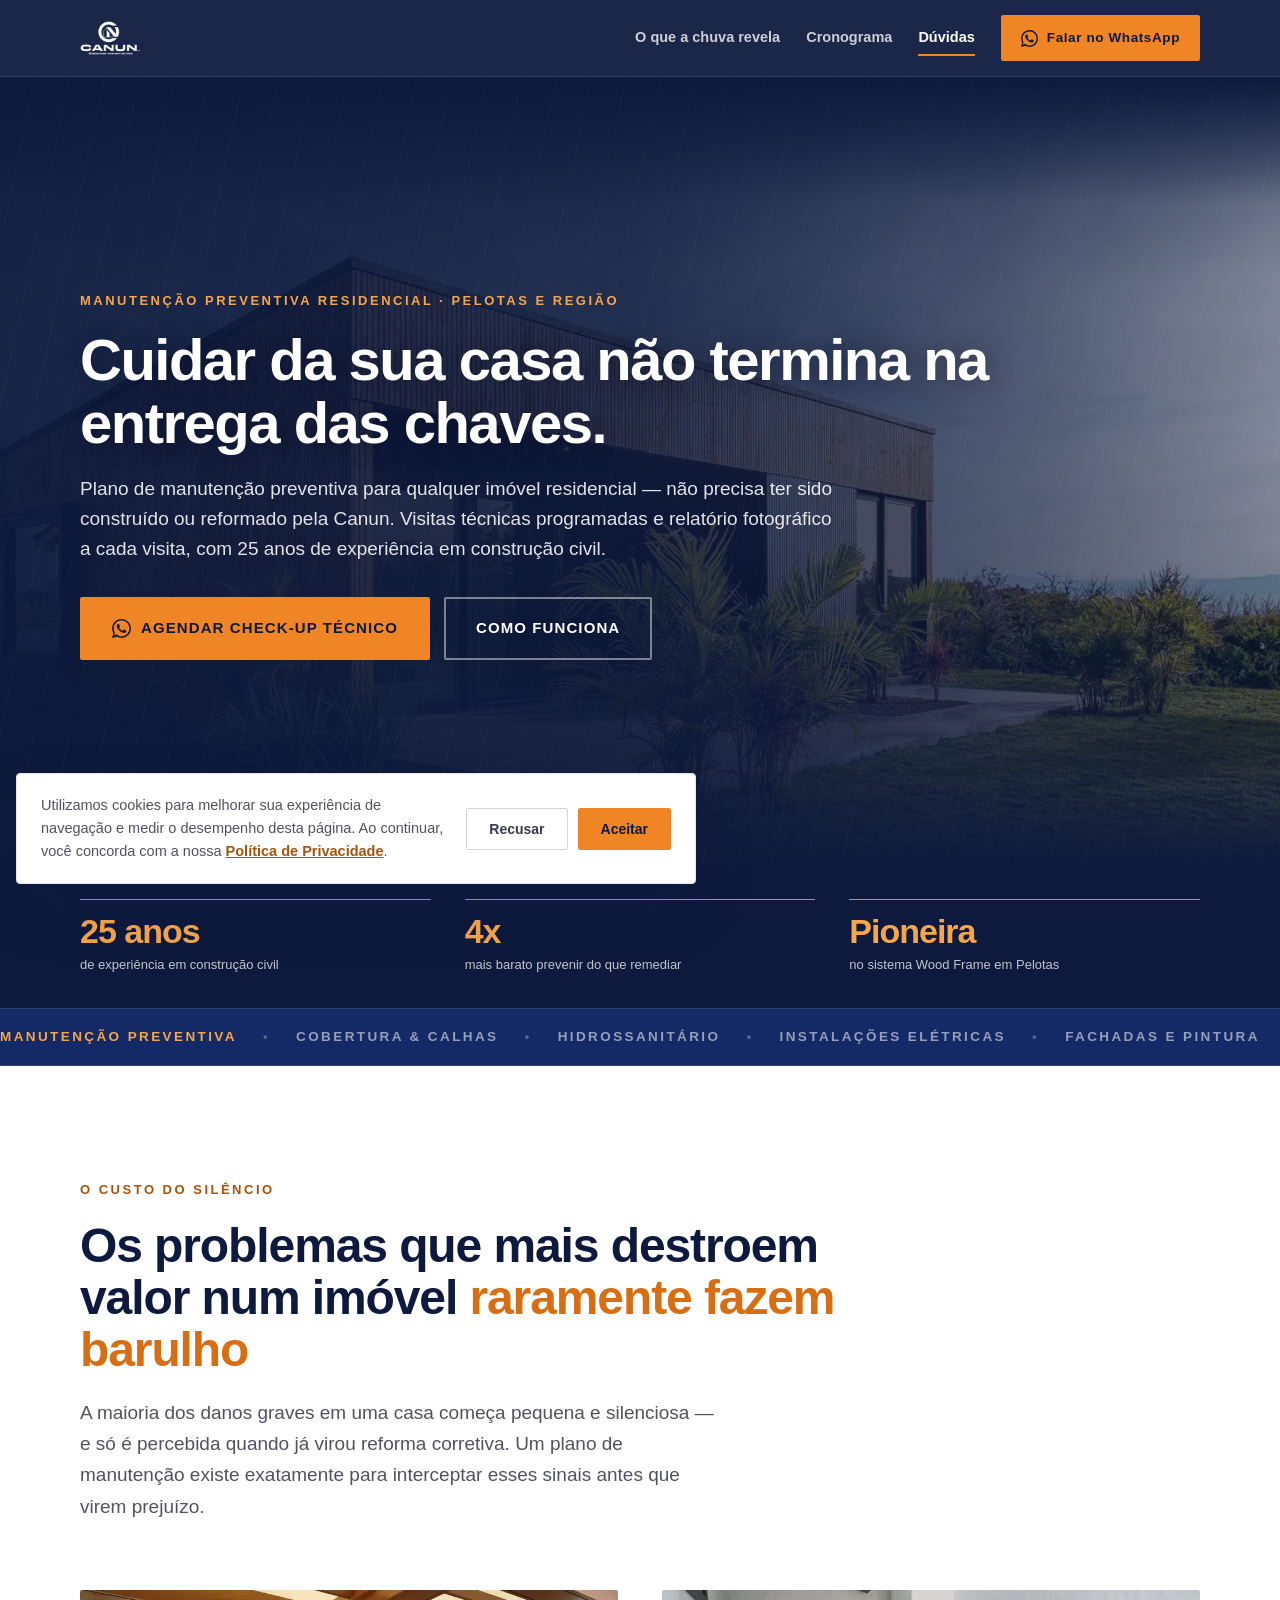
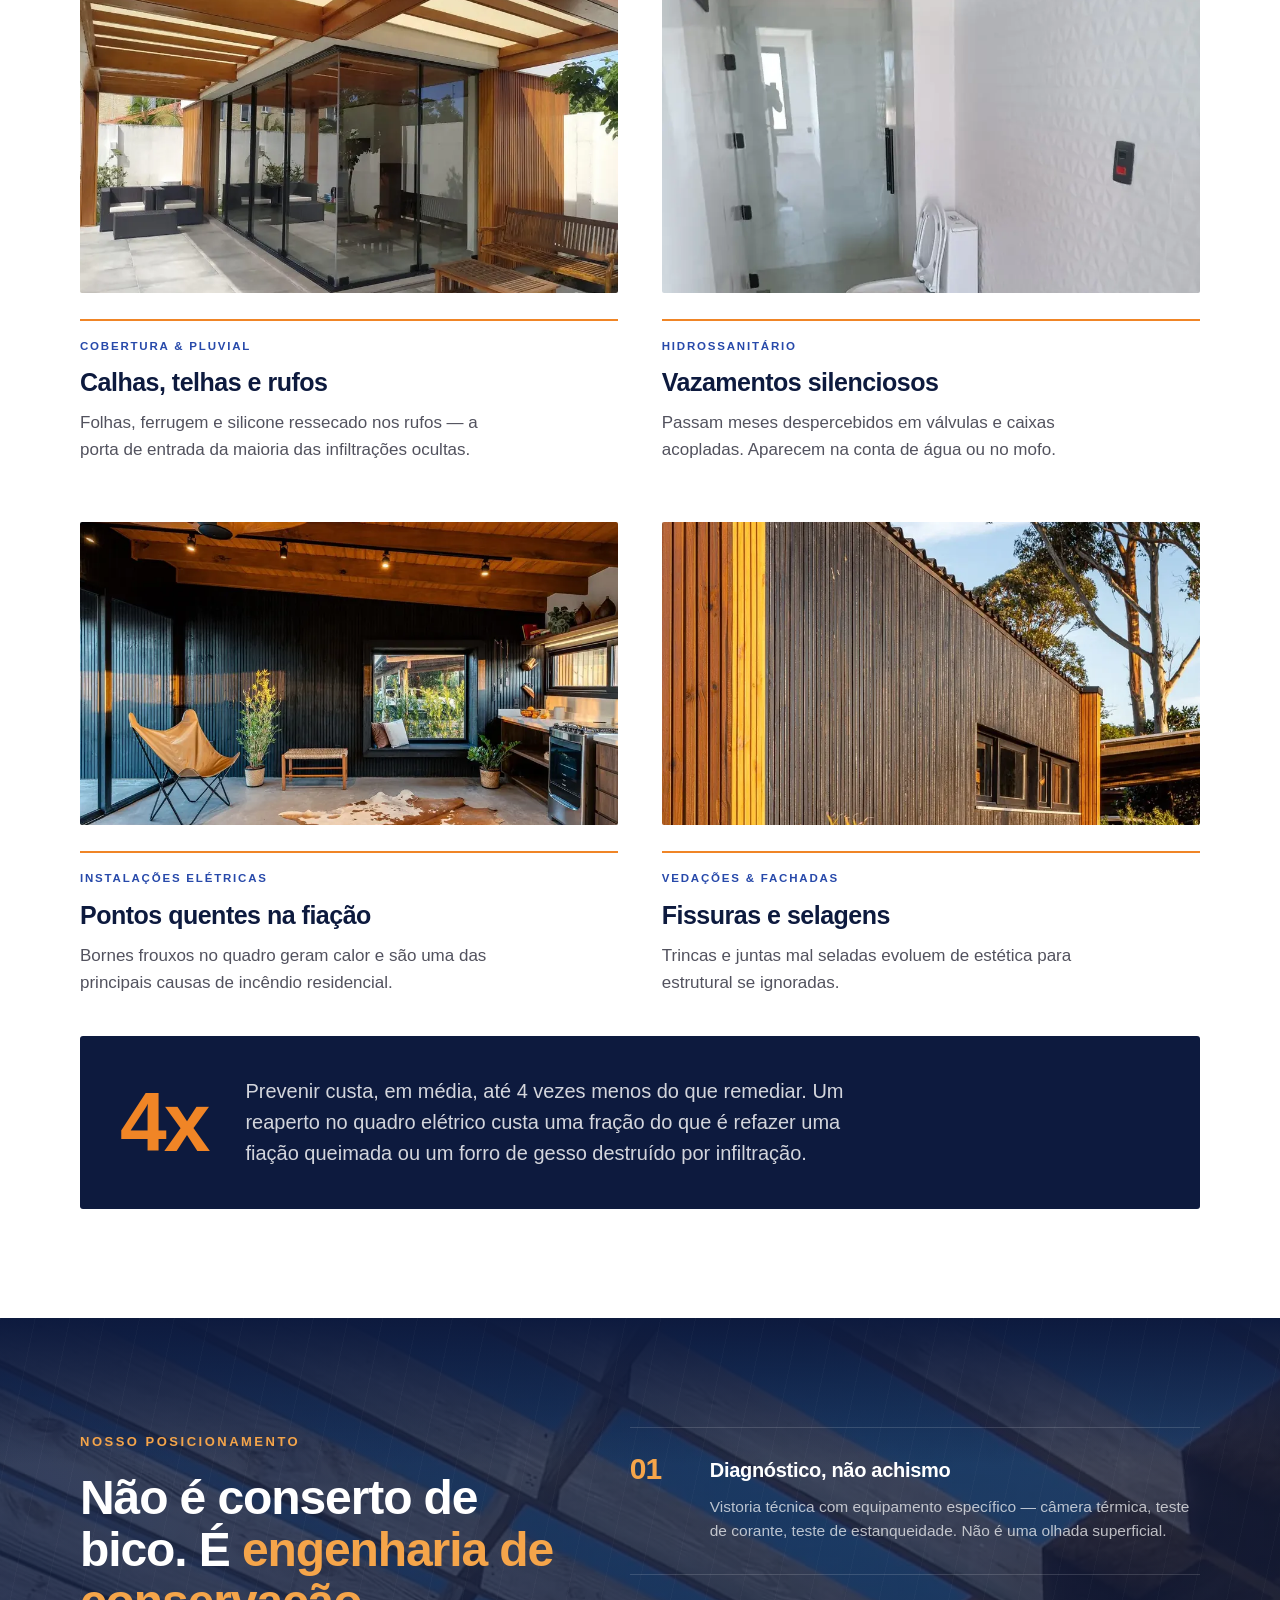
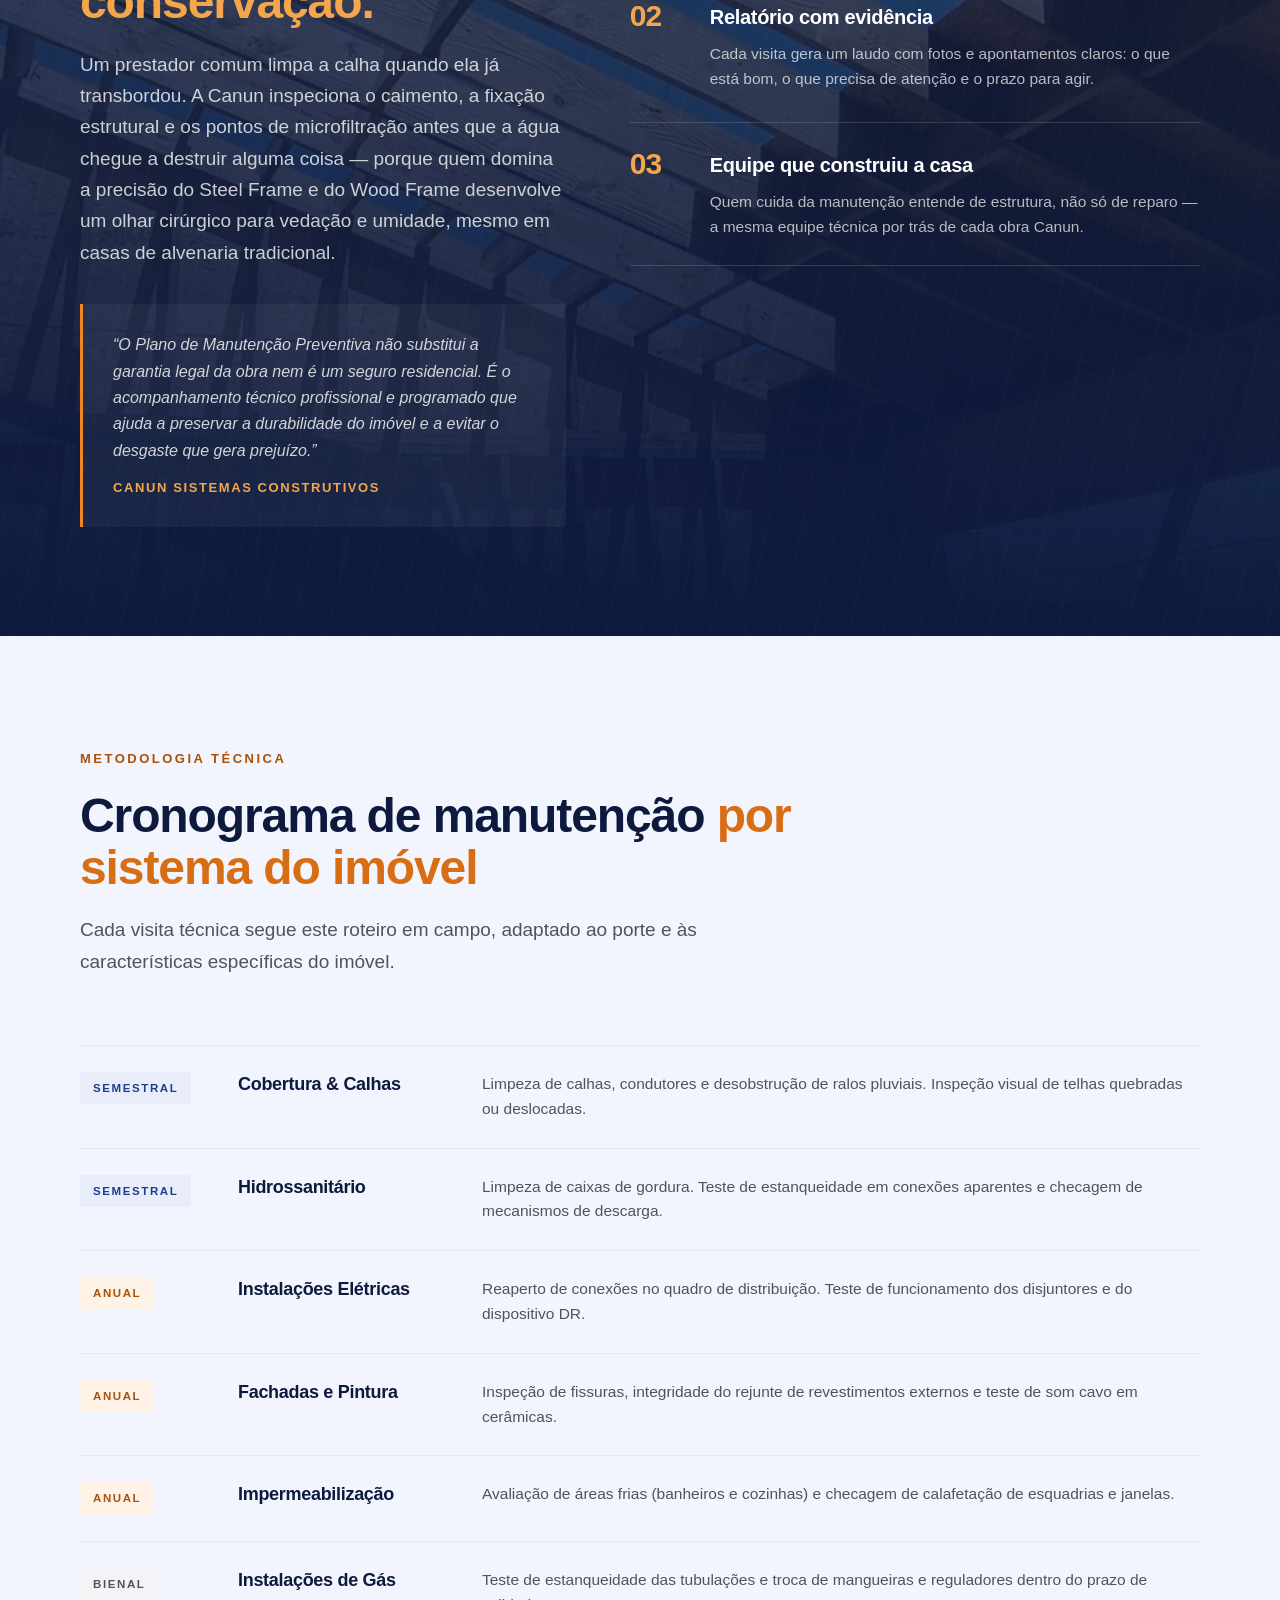
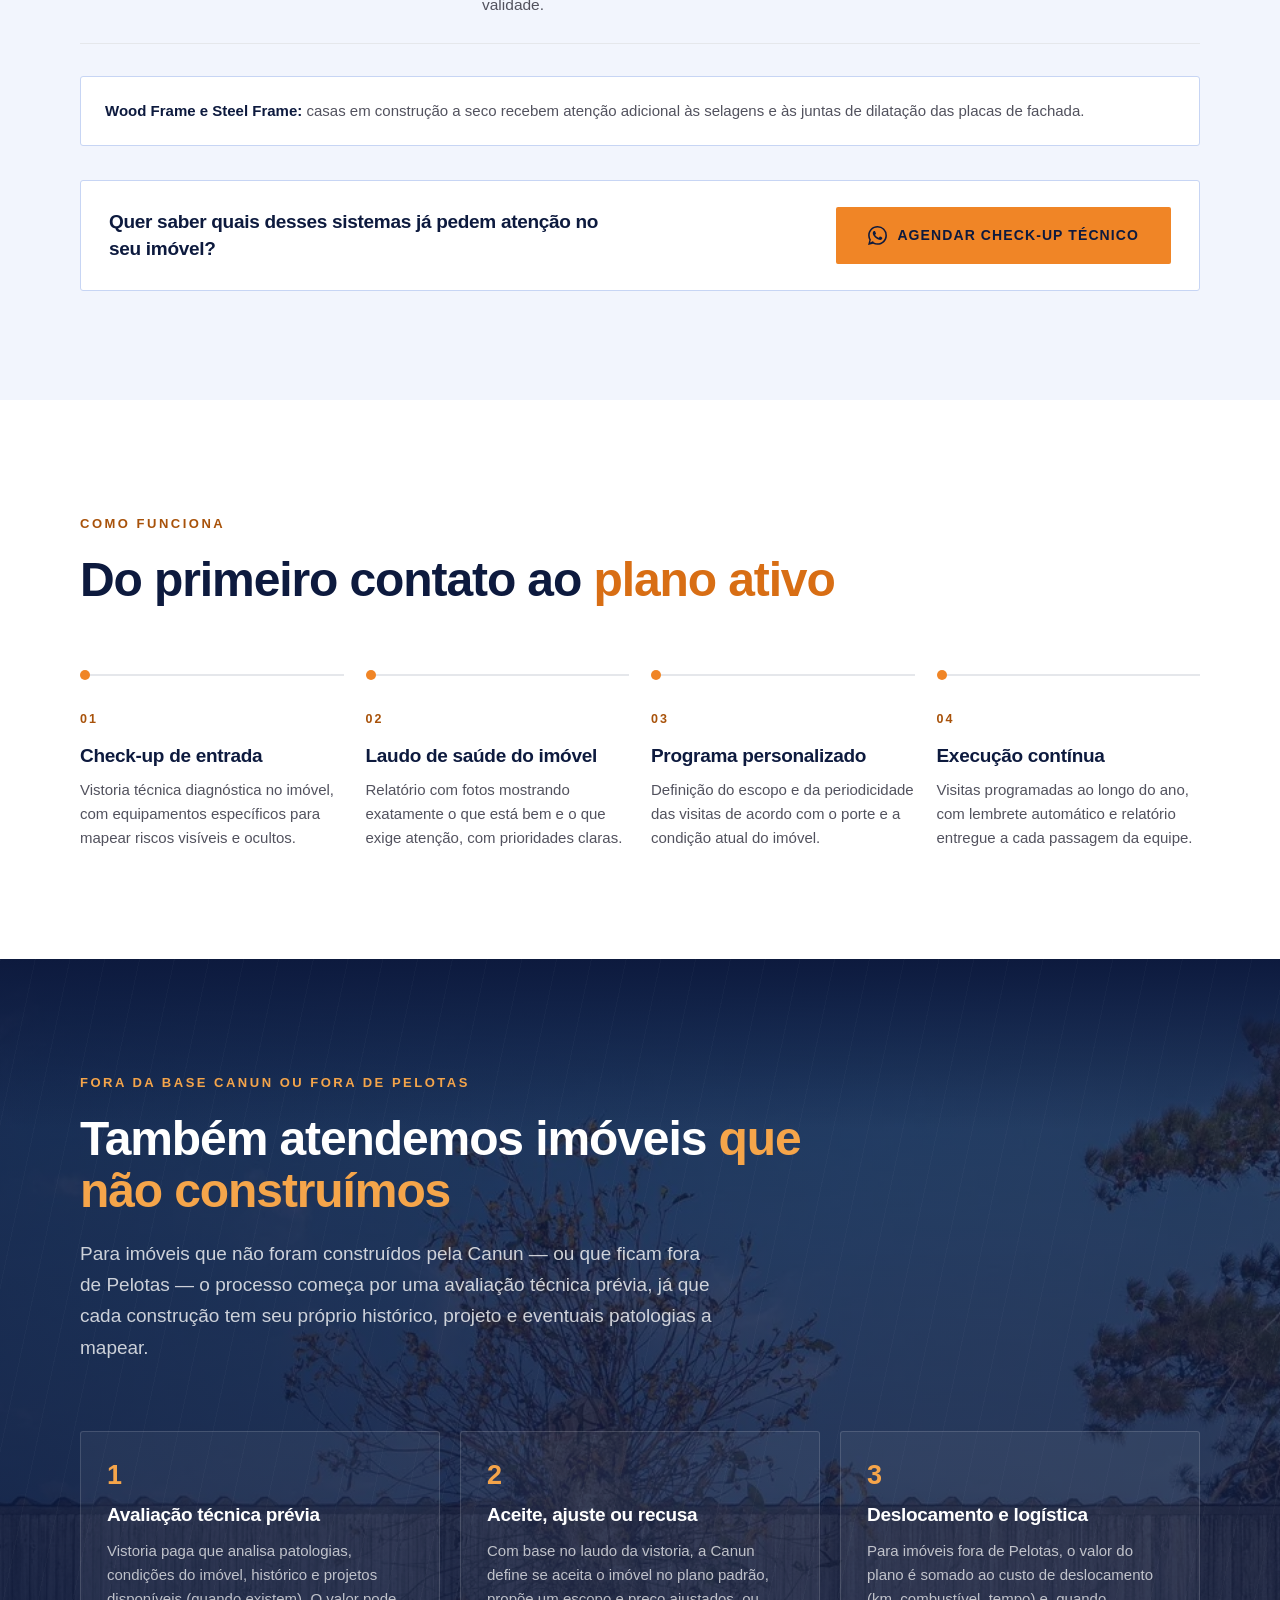
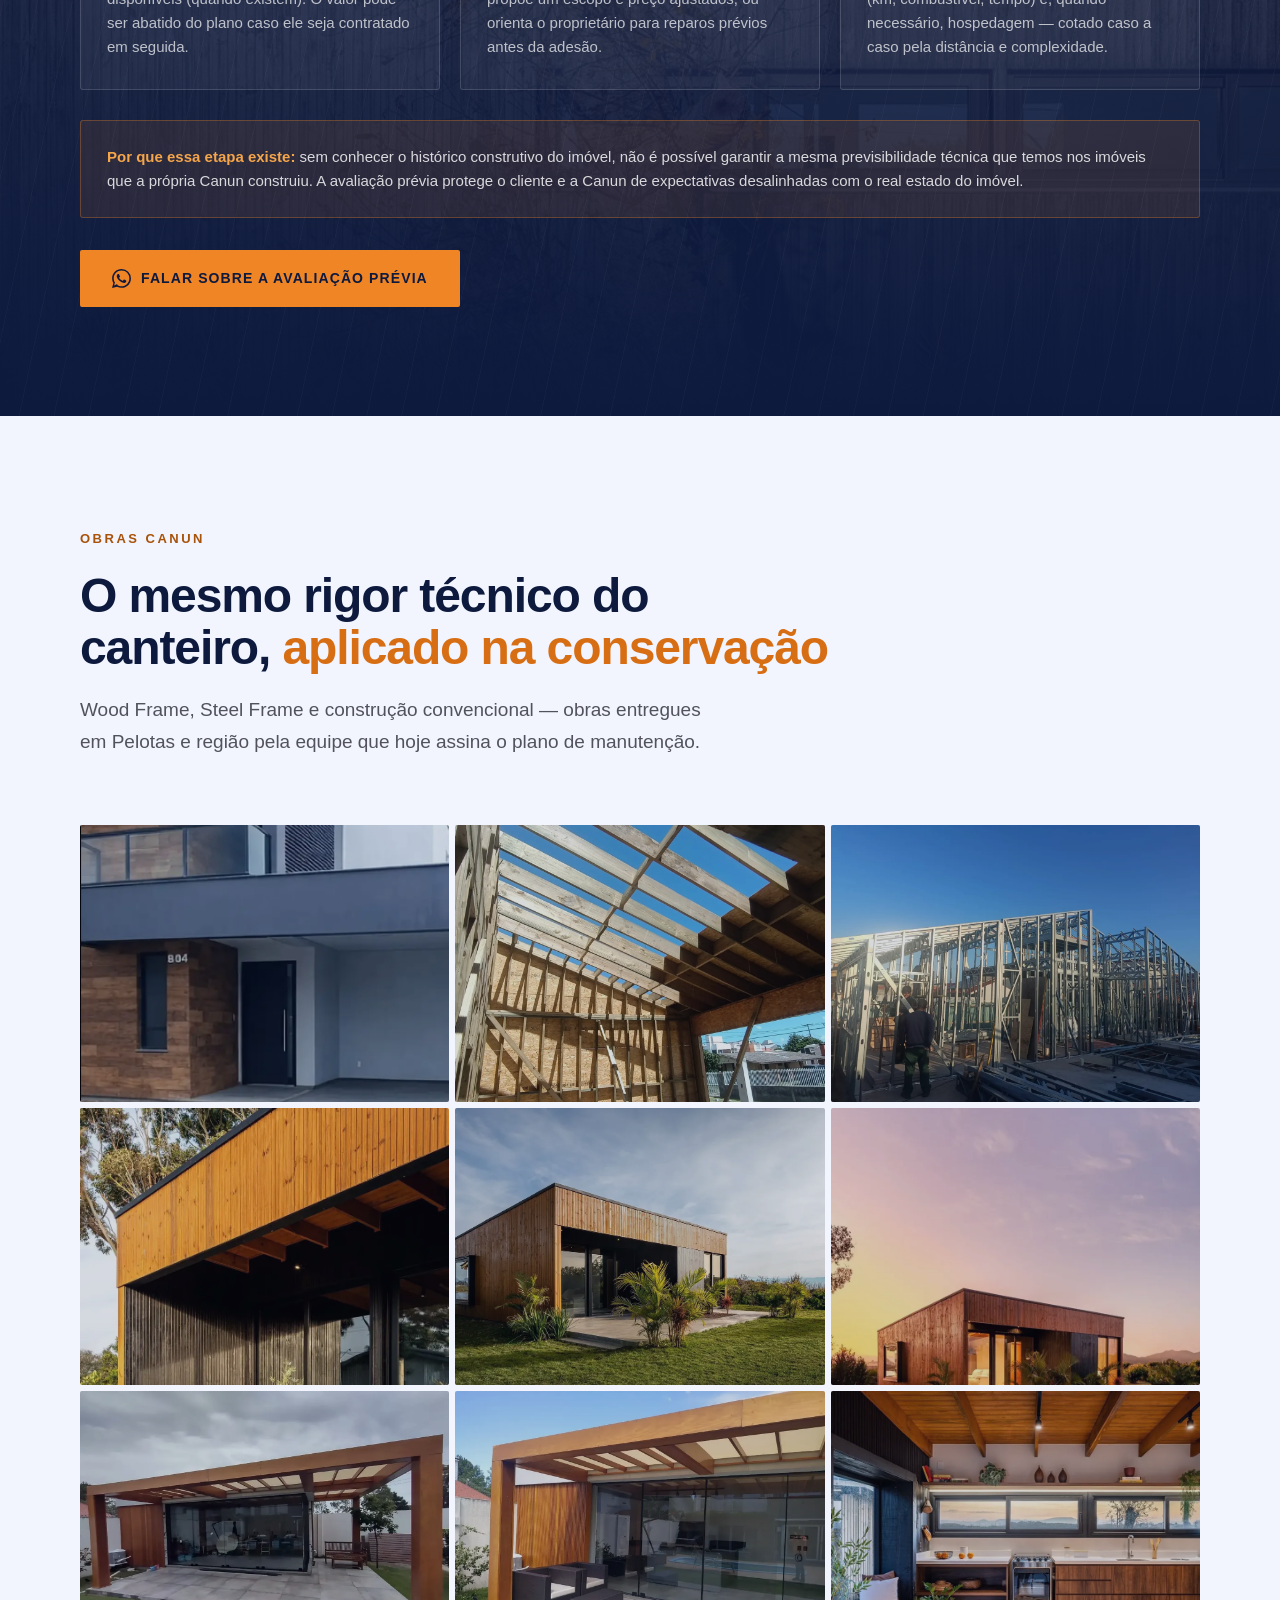
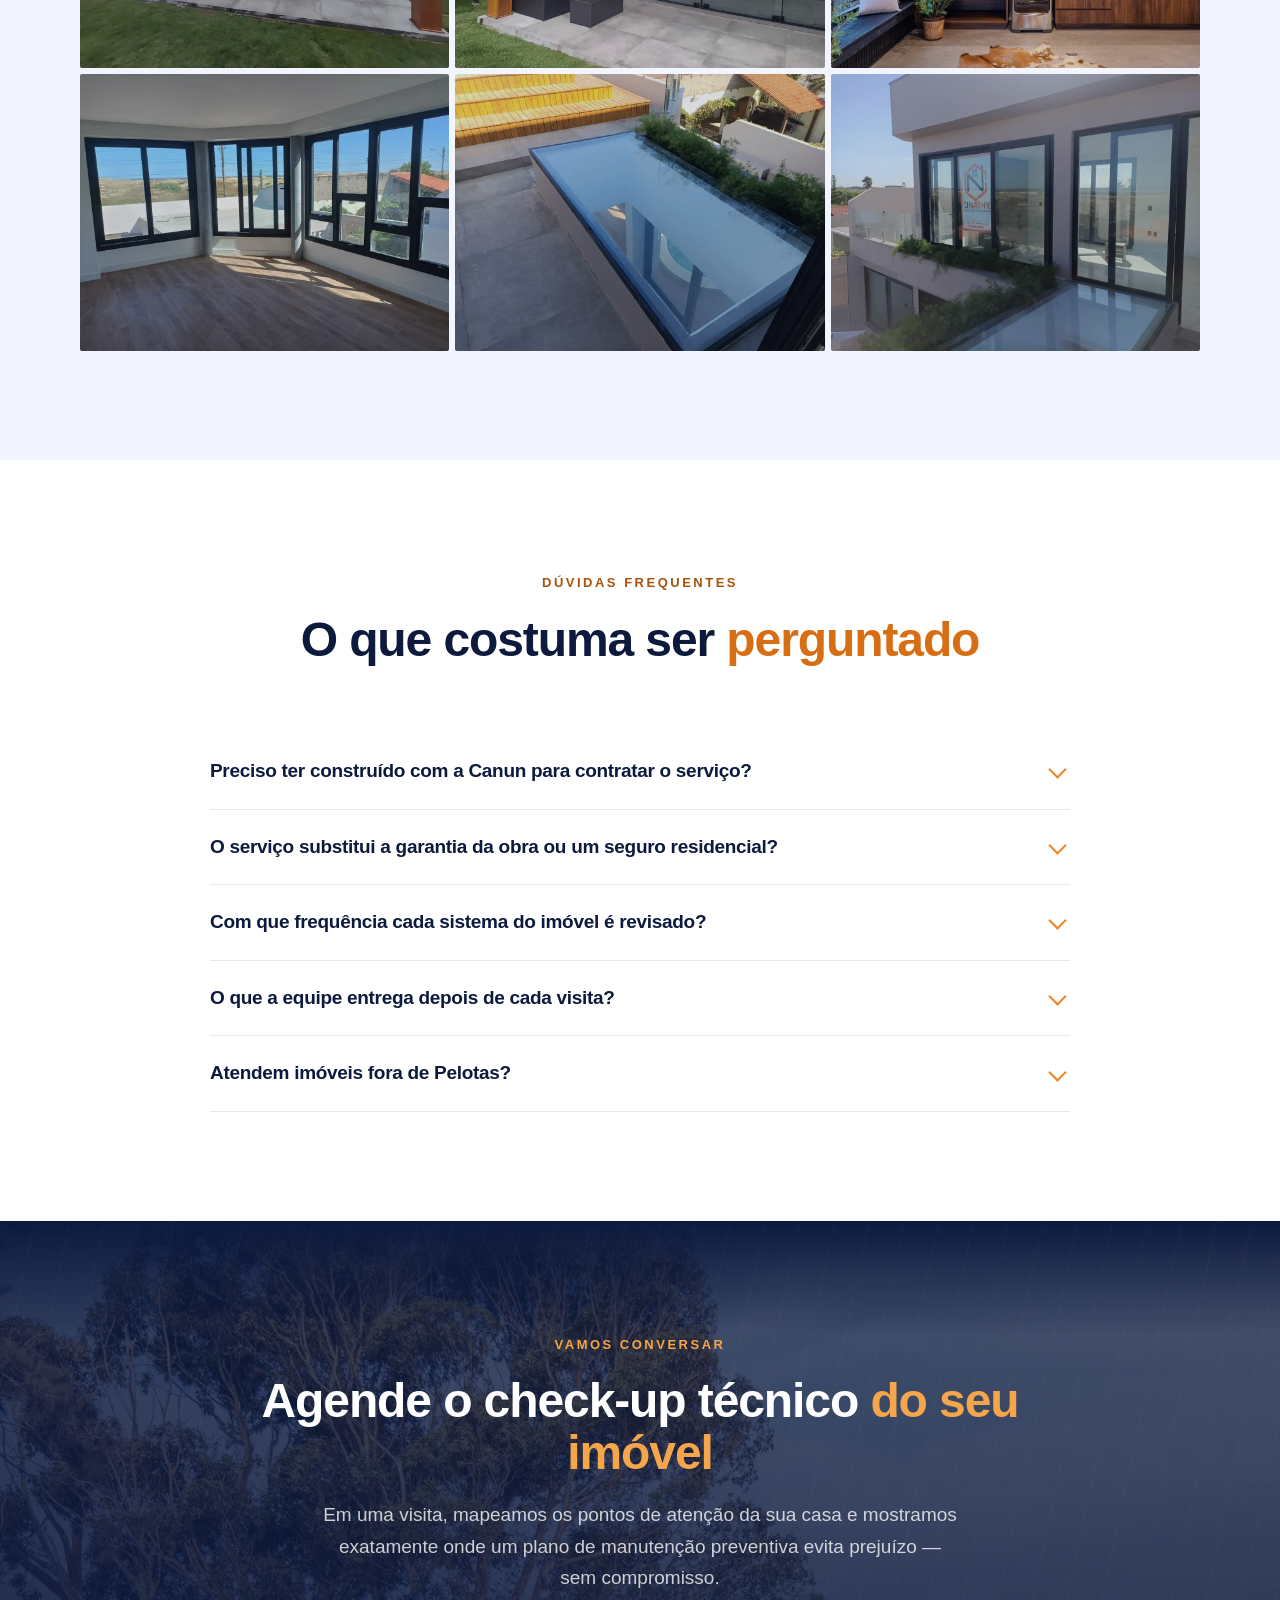
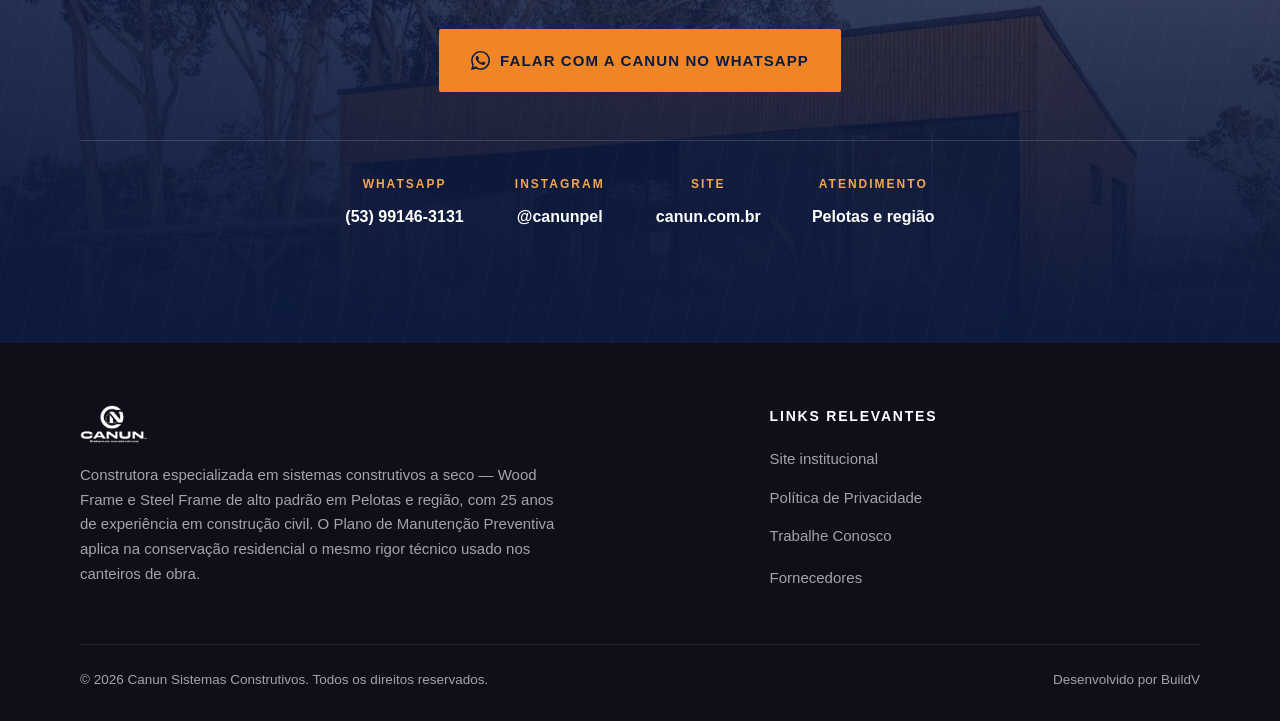
==== commit 81fada8b: "Redesenha "O custo do silêncio" com mais respiro Os 4 cards ficavam com ~285px numa grade de 4 colun" ====
--- a/deploy-wordpress/public_html/manutencao-preventiva/index.html
+++ b/deploy-wordpress/public_html/manutencao-preventiva/index.html
@@ -123,38 +123,31 @@
     </div>
     <div class="risk-grid">
       <article class="risk reveal">
-        <div class="risk__media"><img src="assets/img/risco-cobertura.webp" alt="Cobertura com estrutura de vigas aparentes e telhado translúcido em obra da Canun" loading="lazy" decoding="async" width="900" height="675"></div>
-        <div class="risk__body">
-          <span class="risk__tag">Cobertura &amp; Pluvial</span>
-          <h3>Calhas, telhas e rufos</h3>
-          <p>Acúmulo de folhas, ferrugem e silicone ressecado nos rufos são a porta de entrada da maioria das infiltrações ocultas em forros e paredes.</p>
-        </div>
+        <div class="risk__media"><img src="assets/img/risco-cobertura.webp" alt="Cobertura com estrutura de vigas aparentes e telhado translúcido em obra da Canun" loading="lazy" decoding="async" width="900" height="506"></div>
+        <span class="risk__tag">Cobertura &amp; Pluvial</span>
+        <h3>Calhas, telhas e rufos</h3>
+        <p>Folhas, ferrugem e silicone ressecado nos rufos — a porta de entrada da maioria das infiltrações ocultas.</p>
       </article>
       <article class="risk reveal" data-delay="1">
-        <div class="risk__media"><img src="assets/img/risco-hidrossanitario.webp" alt="Banheiro em obra entregue pela Canun — área fria sujeita a microvazamentos" loading="lazy" decoding="async" width="900" height="675"></div>
-        <div class="risk__body">
-          <span class="risk__tag">Hidrossanitário</span>
-          <h3>Vazamentos silenciosos</h3>
-          <p>Microvazamentos em válvulas e caixas acopladas passam despercebidos por meses — e aparecem só na conta de água ou no mofo.</p>
-        </div>
+        <div class="risk__media"><img src="assets/img/risco-hidrossanitario.webp" alt="Banheiro em obra entregue pela Canun — área fria sujeita a microvazamentos" loading="lazy" decoding="async" width="900" height="506"></div>
+        <span class="risk__tag">Hidrossanitário</span>
+        <h3>Vazamentos silenciosos</h3>
+        <p>Passam meses despercebidos em válvulas e caixas acopladas. Aparecem na conta de água ou no mofo.</p>
       </article>
       <article class="risk reveal" data-delay="2">
-        <div class="risk__media"><img src="assets/img/risco-eletrica.webp" alt="Forro de madeira com trilho de iluminação em residência entregue pela Canun" loading="lazy" decoding="async" width="900" height="675"></div>
-        <div class="risk__body">
-          <span class="risk__tag">Instalações Elétricas</span>
-          <h3>Pontos quentes na fiação</h3>
-          <p>Bornes frouxos no quadro de distribuição geram calor, consomem mais energia e são uma das principais causas de incêndio residencial.</p>
-        </div>
+        <div class="risk__media"><img src="assets/img/risco-eletrica.webp" alt="Forro de madeira com trilho de iluminação em residência entregue pela Canun" loading="lazy" decoding="async" width="900" height="506"></div>
+        <span class="risk__tag">Instalações Elétricas</span>
+        <h3>Pontos quentes na fiação</h3>
+        <p>Bornes frouxos no quadro geram calor e são uma das principais causas de incêndio residencial.</p>
       </article>
       <article class="risk reveal" data-delay="3">
-        <div class="risk__media"><img src="assets/img/risco-fachada.webp" alt="Fachada ripada em madeira com juntas e selagens expostas ao tempo" loading="lazy" decoding="async" width="900" height="675"></div>
-        <div class="risk__body">
-          <span class="risk__tag">Vedações &amp; Fachadas</span>
-          <h3>Fissuras e selagens</h3>
-          <p>Trincas em fachadas e juntas mal seladas — especialmente em áreas com placas e frame — evoluem de estética para estrutural se ignoradas.</p>
-        </div>
-      </article>
-    </div>
+        <div class="risk__media"><img src="assets/img/risco-fachada.webp" alt="Fachada ripada em madeira com juntas e selagens expostas ao tempo" loading="lazy" decoding="async" width="900" height="506"></div>
+        <span class="risk__tag">Vedações &amp; Fachadas</span>
+        <h3>Fissuras e selagens</h3>
+        <p>Trincas e juntas mal seladas evoluem de estética para estrutural se ignoradas.</p>
+      </article>
+    </div>
+
     <div class="stat-band reveal">
       <span class="stat-band__num" data-count="4" data-suffix="x">4x</span>
       <p>Prevenir custa, em média, até 4 vezes menos do que remediar. Um reaperto no quadro elétrico custa uma fração do que é refazer uma fiação queimada ou um forro de gesso destruído por infiltração.</p>
@@ -473,7 +466,8 @@
   <button class="lb__nav lb__next" id="lbNext" type="button" aria-label="Próxima foto">
     <svg viewBox="0 0 24 24" fill="none" stroke="currentColor" stroke-width="2.5" stroke-linecap="round" stroke-linejoin="round" aria-hidden="true"><path d="M9 18l6-6-6-6"/></svg>
   </button>
-  <div class="lb__stage"><img class="lb__img" id="lbImg" src="" alt=""></div>
+  <!-- sem src inicial: <img src=""> faz o navegador requisitar o próprio documento -->
+  <div class="lb__stage"><img class="lb__img" id="lbImg" alt=""></div>
   <div class="lb__footer">
     <span class="lb__counter" id="lbCounter"></span>
   </div>
--- a/deploy-wordpress/public_html/manutencao-preventiva/styles.css
+++ b/deploy-wordpress/public_html/manutencao-preventiva/styles.css
@@ -314,37 +314,31 @@
 @keyframes marquee { from { transform: translateX(0); } to { transform: translateX(-50%); } }
 
 /* ============================ RISCOS ============================ */
+/* Blocos editoriais 2x2 — sem caixa, sem sombra. Como não são clicáveis, a moldura
+   só roubava espaço; a foto e o filete já delimitam cada item. */
 .risk-grid {
-  display: grid; grid-template-columns: repeat(4, minmax(0, 1fr));
-  gap: 20px;
-}
-.risk {
-  position: relative; background: var(--white);
-  border: 1px solid var(--gray-200); border-radius: var(--r-md);
-  overflow: hidden; display: flex; flex-direction: column;
-  transition: transform .3s var(--ease), box-shadow .3s var(--ease), border-color .3s var(--ease);
-}
-.risk__media { position: relative; aspect-ratio: 4 / 3; overflow: hidden; background: var(--gray-100); }
-.risk__media img { width: 100%; height: 100%; object-fit: cover; transition: transform .6s var(--ease); }
-.risk__media::after {
-  content: ""; position: absolute; inset: auto 0 0 0; height: 46%;
-  background: linear-gradient(to top, rgba(13,26,62,0.42), transparent);
-}
-.risk:hover .risk__media img { transform: scale(1.05); }
-.risk__body { position: relative; padding: 26px 26px 30px 30px; flex: 1; }
-.risk__body::before {
-  content: ""; position: absolute; left: 0; top: 0; bottom: 0; width: 4px;
-  background: var(--orange-500); transform: scaleY(.22); transform-origin: top;
-  transition: transform .45s var(--ease);
-}
-.risk:hover { transform: translateY(-4px); box-shadow: var(--shadow-md); border-color: var(--blue-200); }
-.risk:hover .risk__body::before { transform: scaleY(1); }
+  display: grid; grid-template-columns: repeat(2, minmax(0, 1fr));
+  gap: clamp(40px, 4.6vw, 60px) clamp(28px, 3.4vw, 48px);
+}
+.risk__media {
+  position: relative; aspect-ratio: 16 / 9; overflow: hidden;
+  background: var(--gray-100); border-radius: var(--r-sm);
+}
+.risk__media img { width: 100%; height: 100%; object-fit: cover; }
 .risk__tag {
+  display: block; margin-top: 26px; padding-top: 16px;
+  border-top: 2px solid var(--orange-500);
   font-size: 11.5px; font-weight: 700; letter-spacing: 1.8px; text-transform: uppercase;
   color: var(--blue-600);
 }
-.risk h3 { font-size: 21px; color: var(--blue-950); margin-top: 12px; letter-spacing: -.4px; line-height: 1.25; }
-.risk p { font-size: 15.5px; color: var(--gray-600); margin-top: 12px; line-height: 1.6; }
+.risk h3 {
+  font-size: clamp(21px, 2.1vw, 25px); color: var(--blue-950);
+  margin-top: 12px; letter-spacing: -.5px; line-height: 1.2;
+}
+.risk p {
+  font-size: clamp(15.5px, 1.5vw, 17px); color: var(--gray-600);
+  margin-top: 12px; line-height: 1.6; max-width: 46ch;
+}
 
 .stat-band {
   display: flex; align-items: center; gap: clamp(20px, 3vw, 38px);
@@ -592,7 +586,7 @@
 /* ============================ RESPONSIVO ============================ */
 @media (max-width: 1100px) {
   /* 4 itens: 3 colunas deixaria 1 card órfão — vai direto para 2x2 */
-  .risk-grid, .steps { grid-template-columns: repeat(2, minmax(0, 1fr)); }
+  .steps { grid-template-columns: repeat(2, minmax(0, 1fr)); }
 }
 
 @media (max-width: 900px) {
@@ -605,6 +599,10 @@
   .crono__row { grid-template-columns: 128px 1fr; }
   .crono__act { grid-column: 1 / -1; }
   .footer__top { grid-template-columns: 1fr; gap: 34px; }
+}
+
+@media (max-width: 720px) {
+  .risk-grid { grid-template-columns: 1fr; }
 }
 
 @media (max-width: 900px) {
@@ -631,7 +629,7 @@
   .btn { letter-spacing: .5px; padding: 16px 22px; }
   .btn--lg { padding: 18px 24px; font-size: 14.5px; }
   .header__logo img { height: 28px; }
-  .risk-grid, .steps { grid-template-columns: 1fr; }
+  .steps { grid-template-columns: 1fr; }
   .hero { min-height: 0; padding: 76px 0 76px; }
   .cred-band__inner { grid-template-columns: 1fr; gap: 18px; }
   .cred-band { padding: 26px 0 28px; }
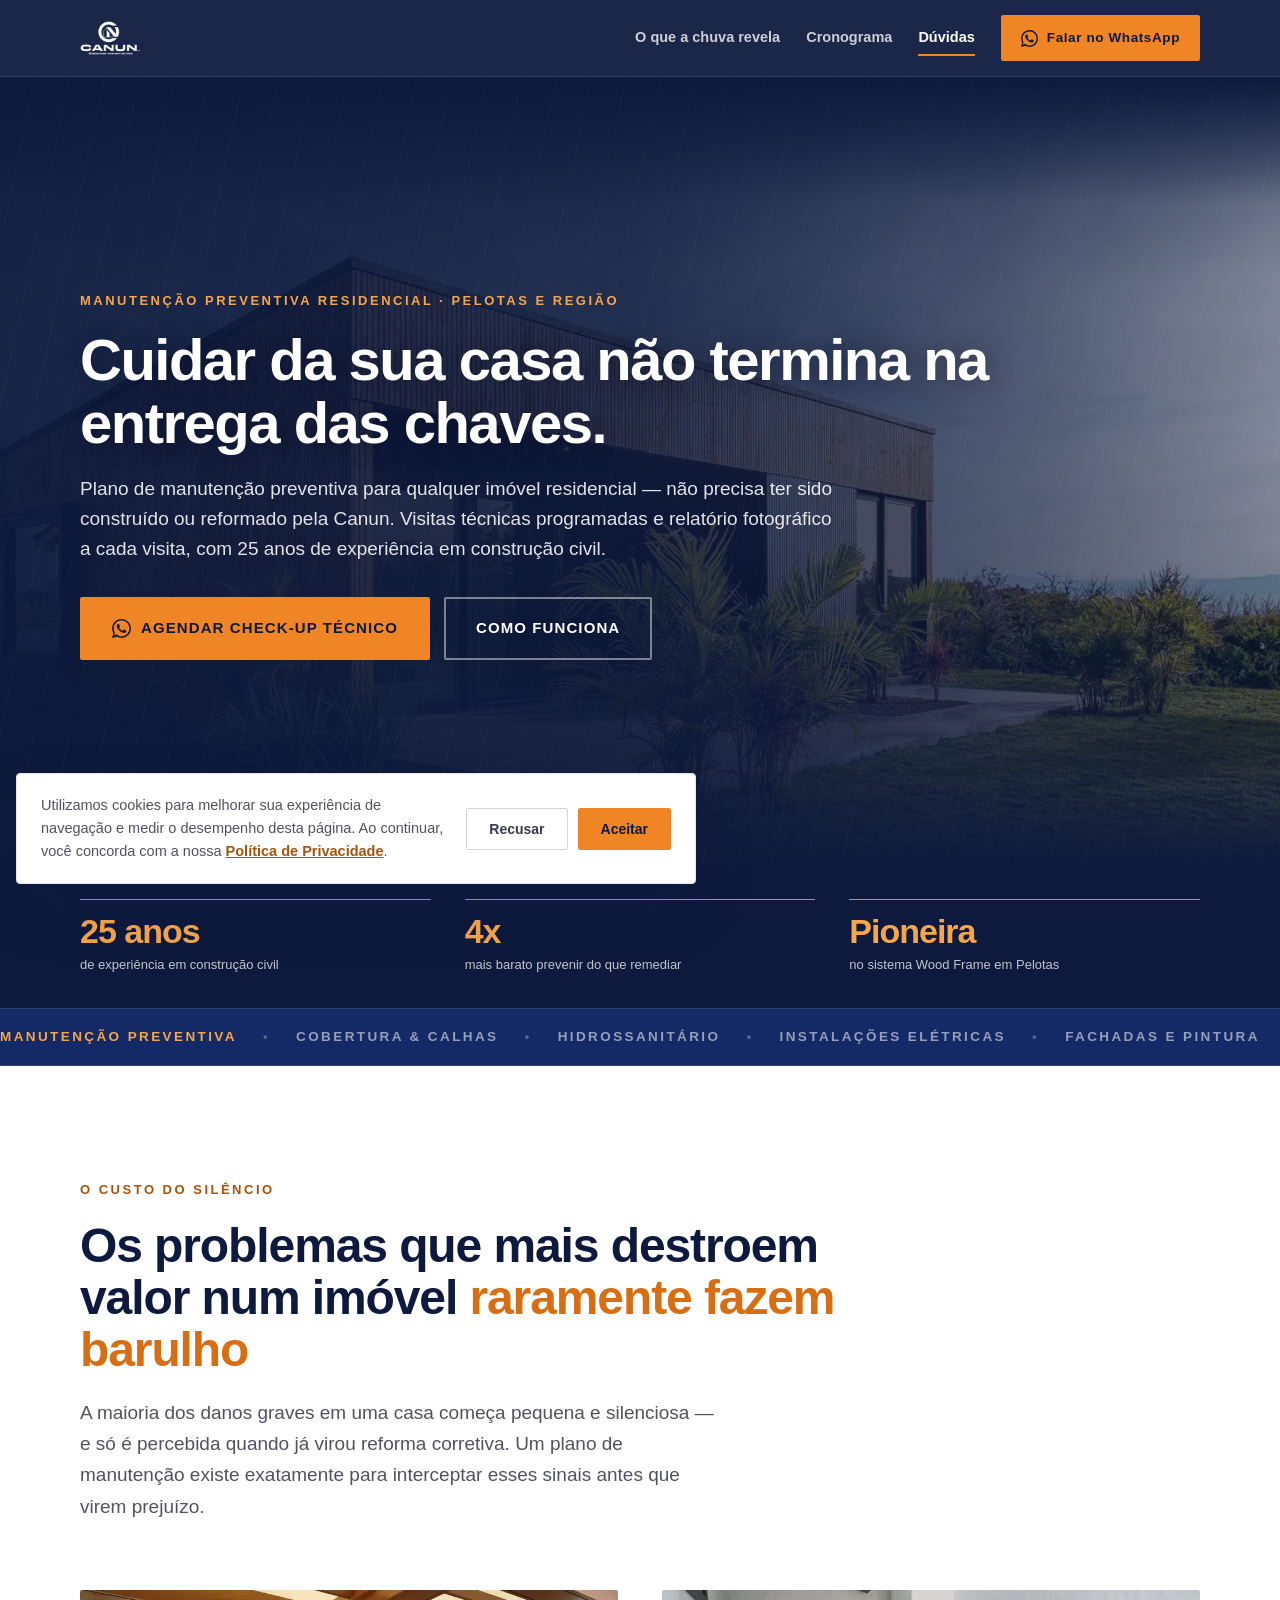
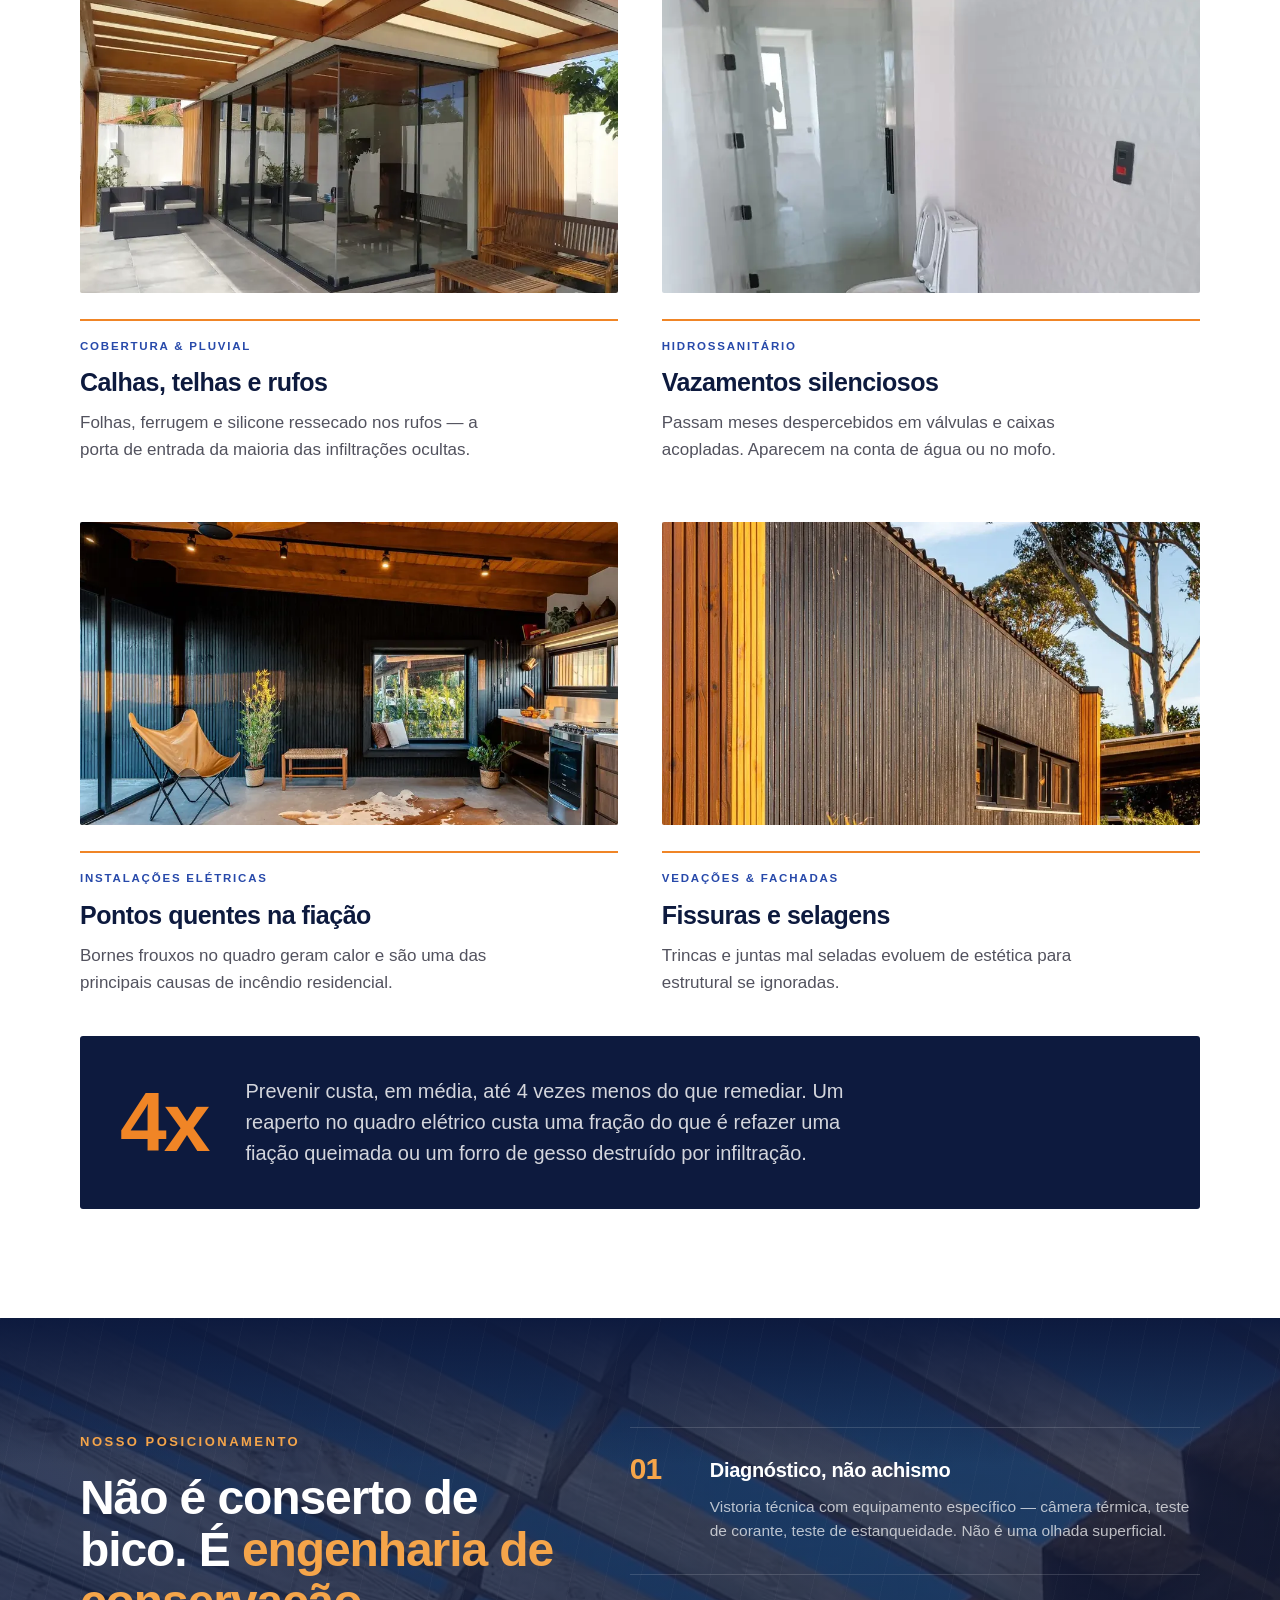
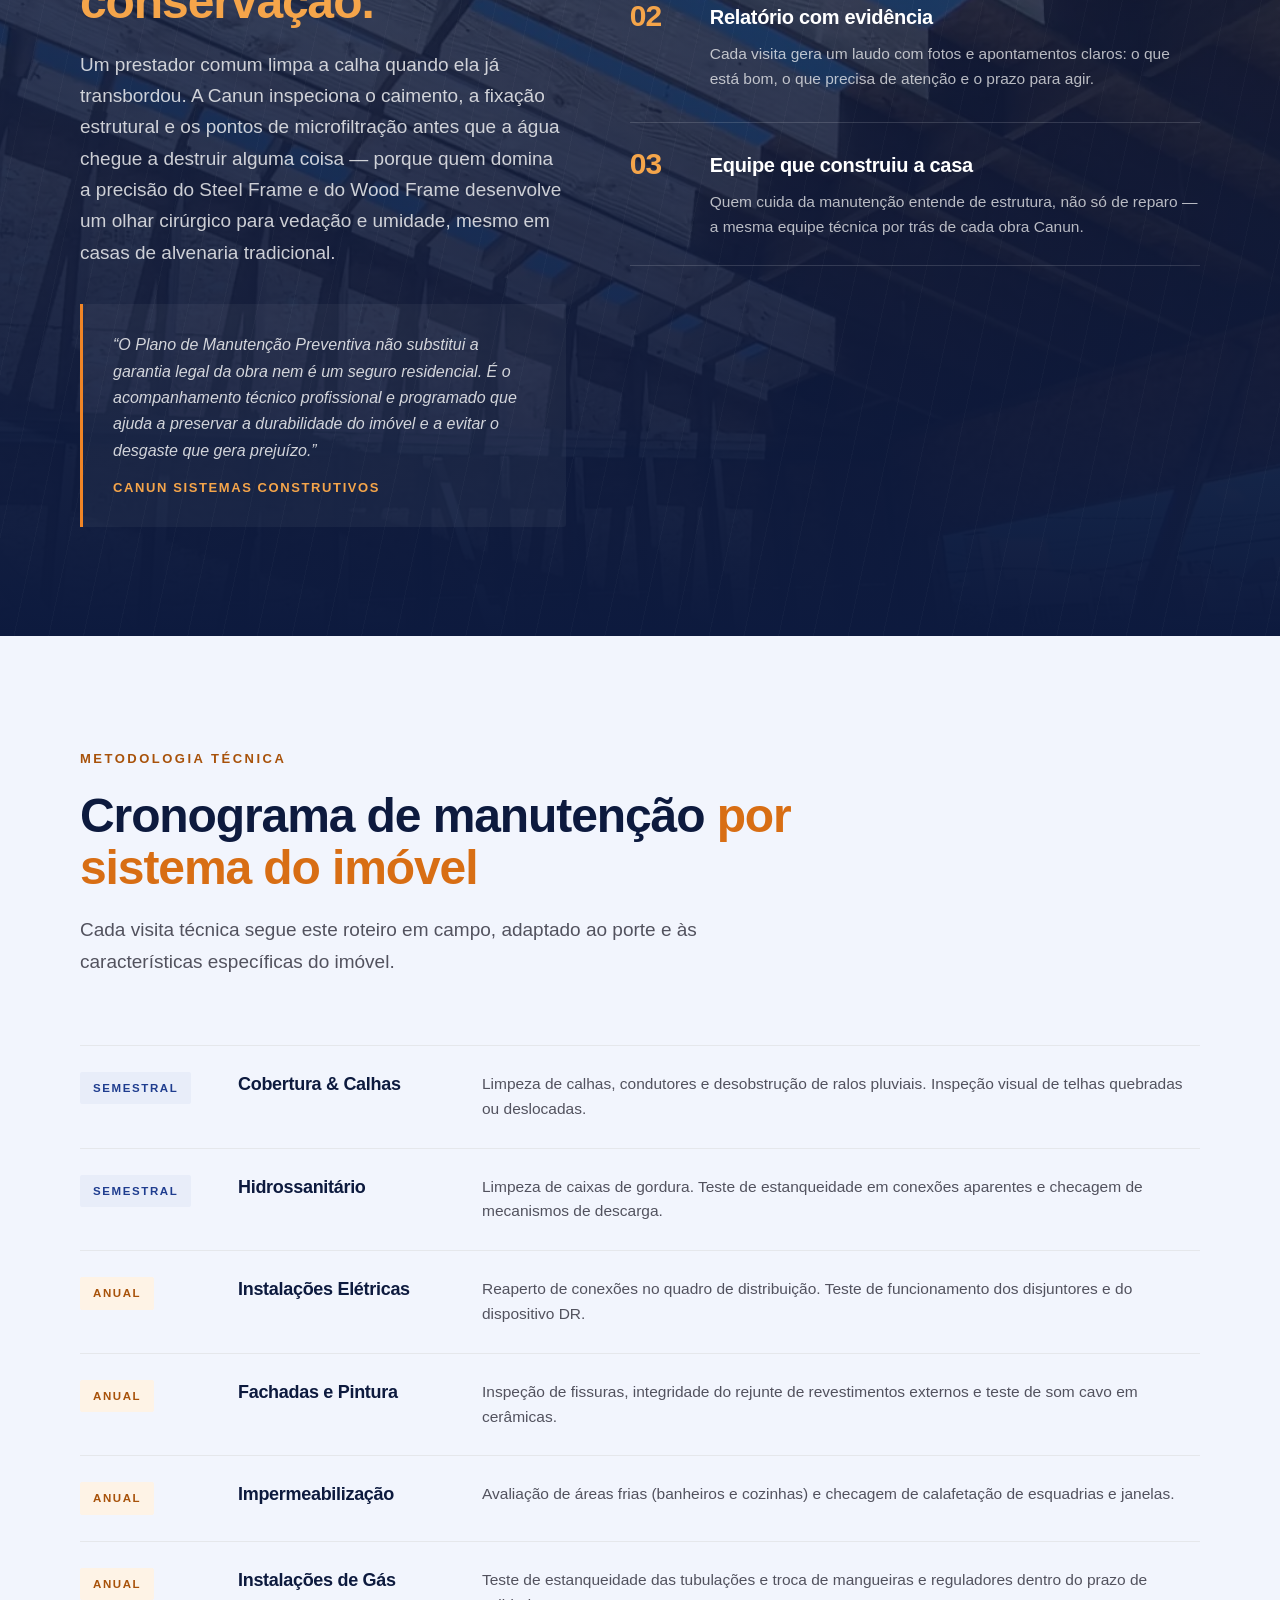
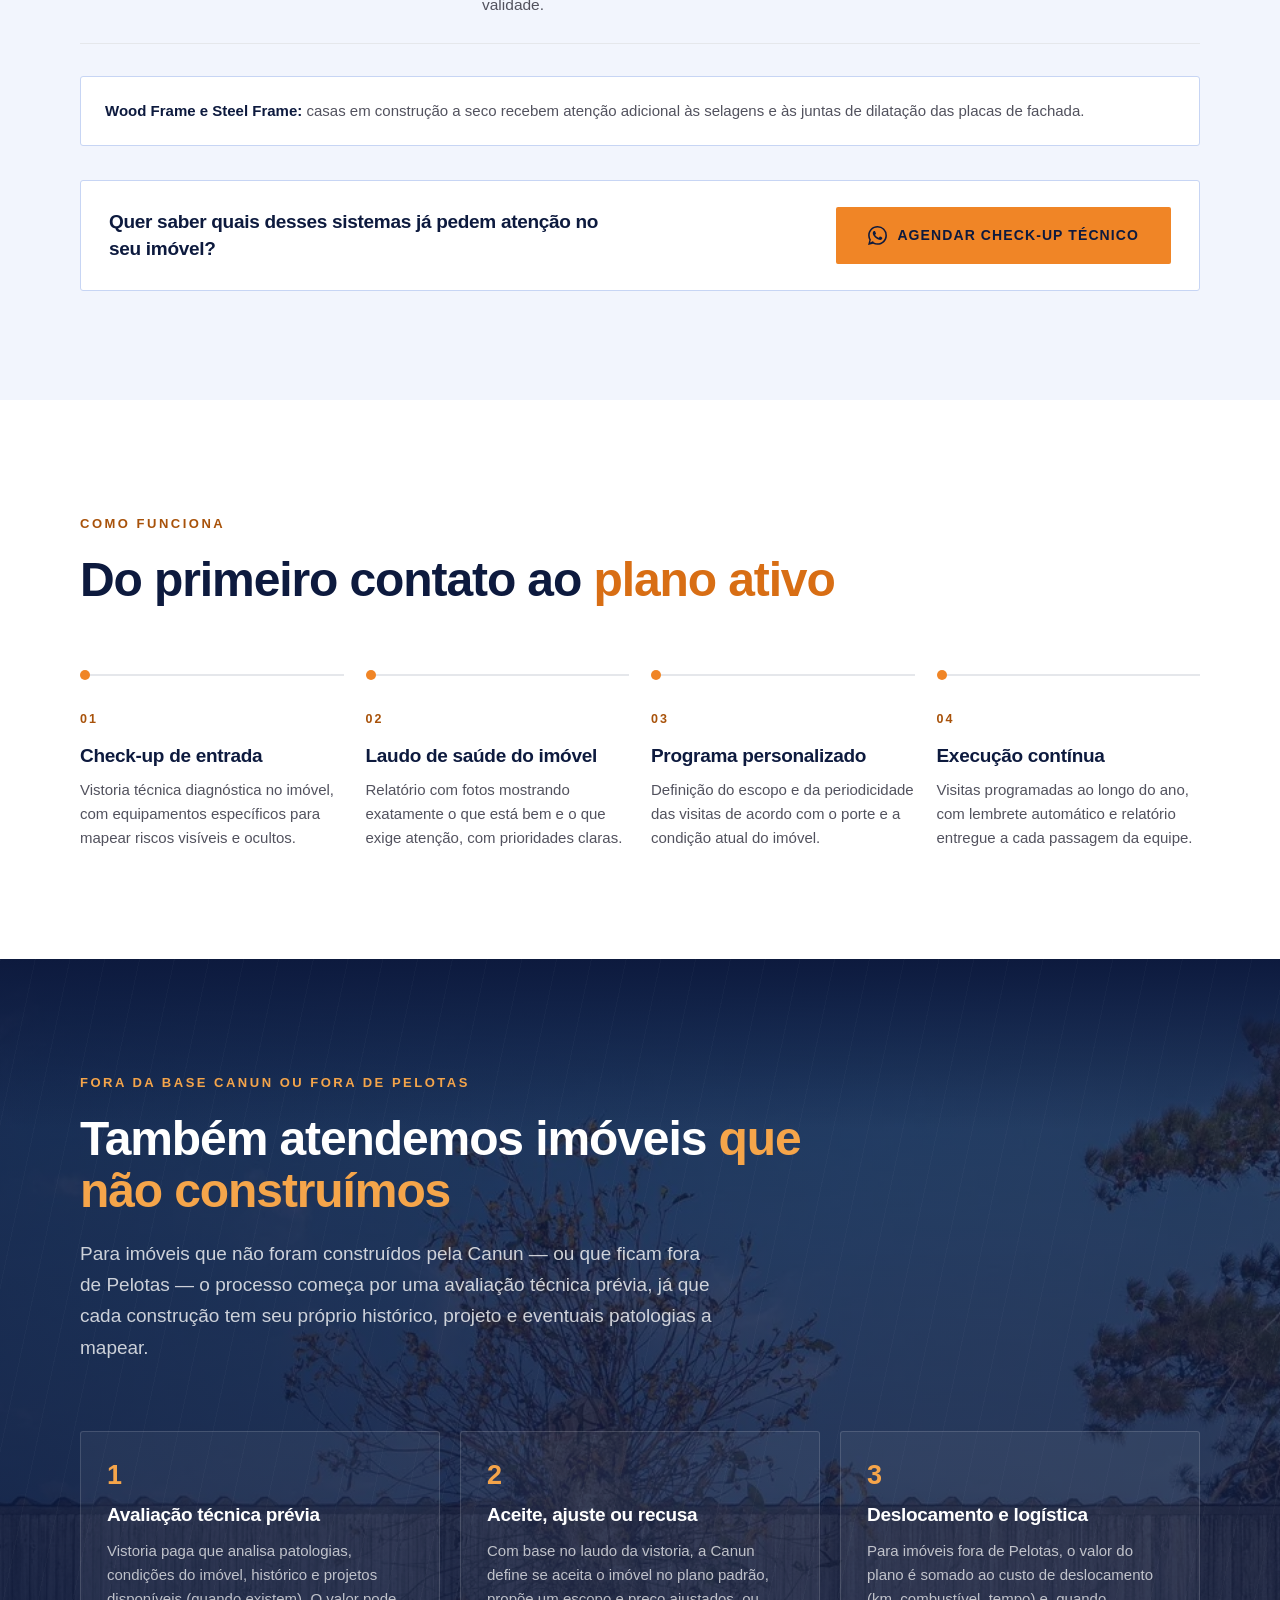
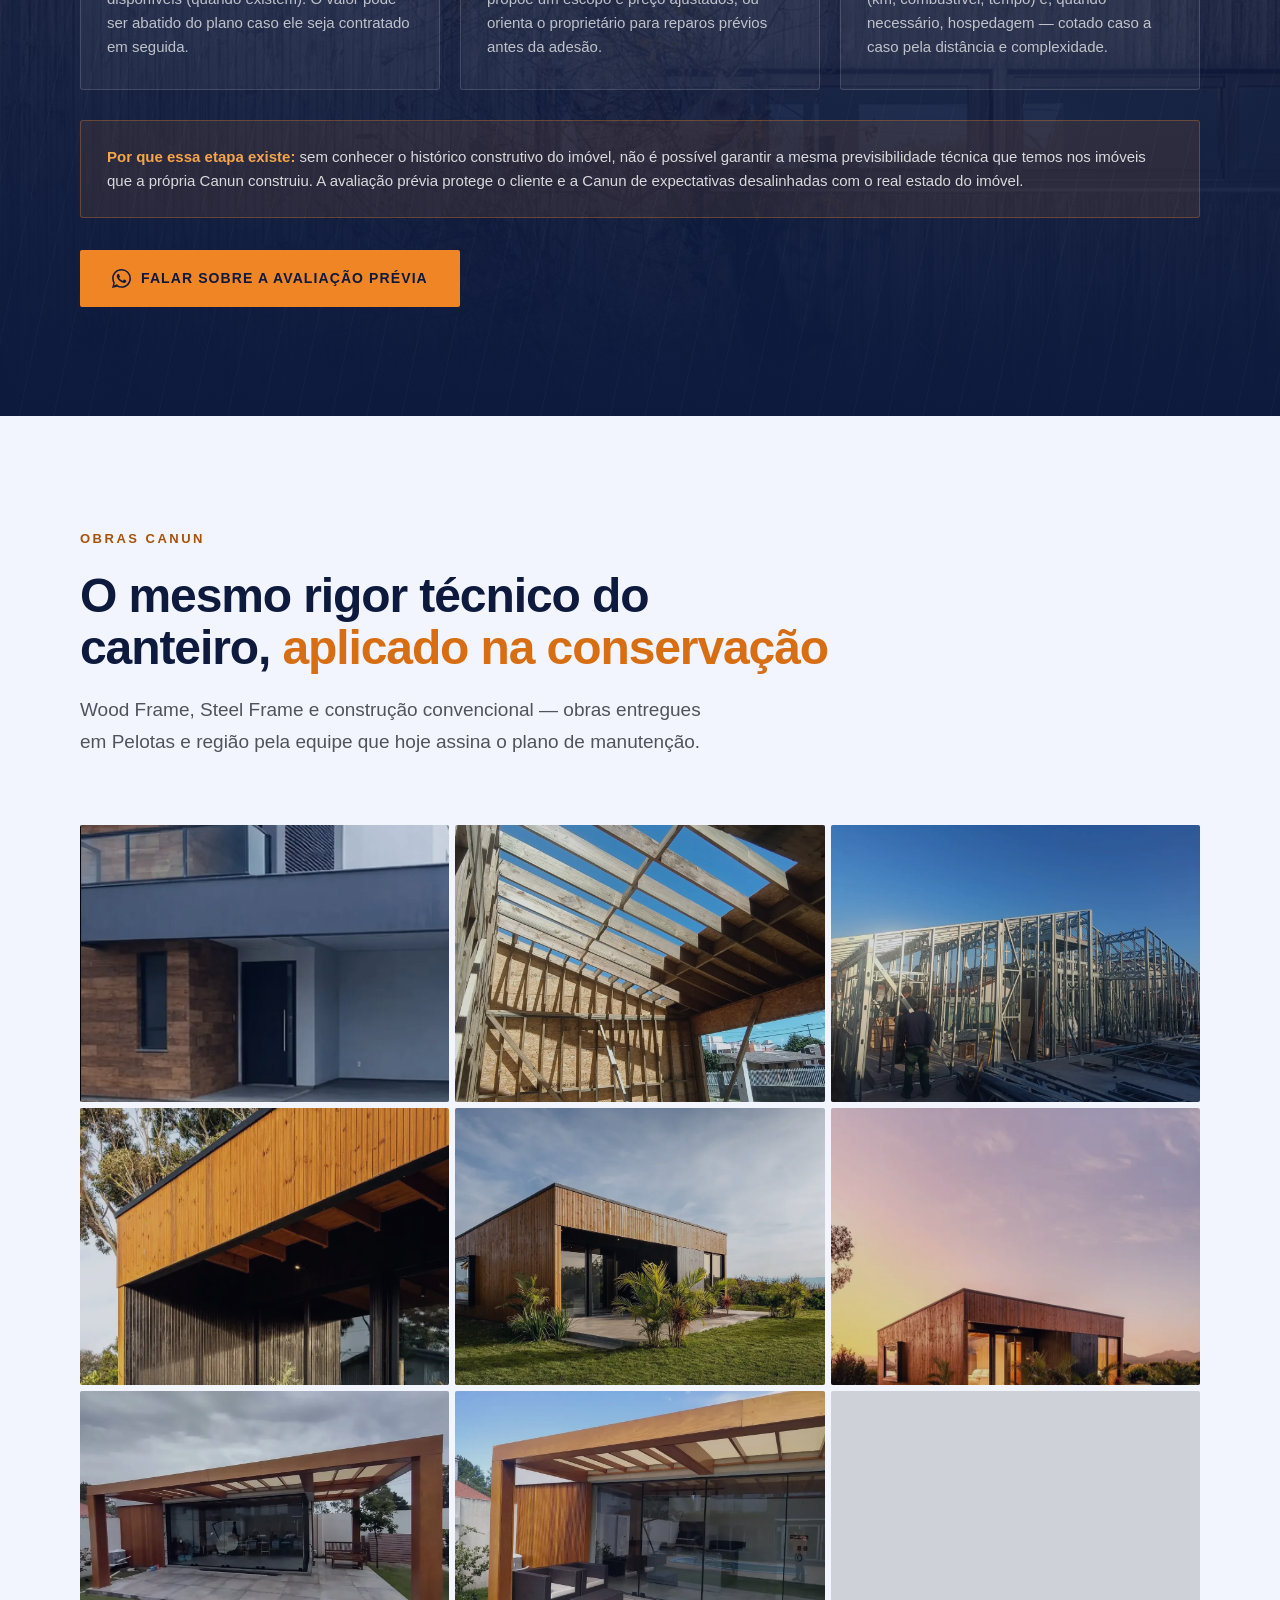
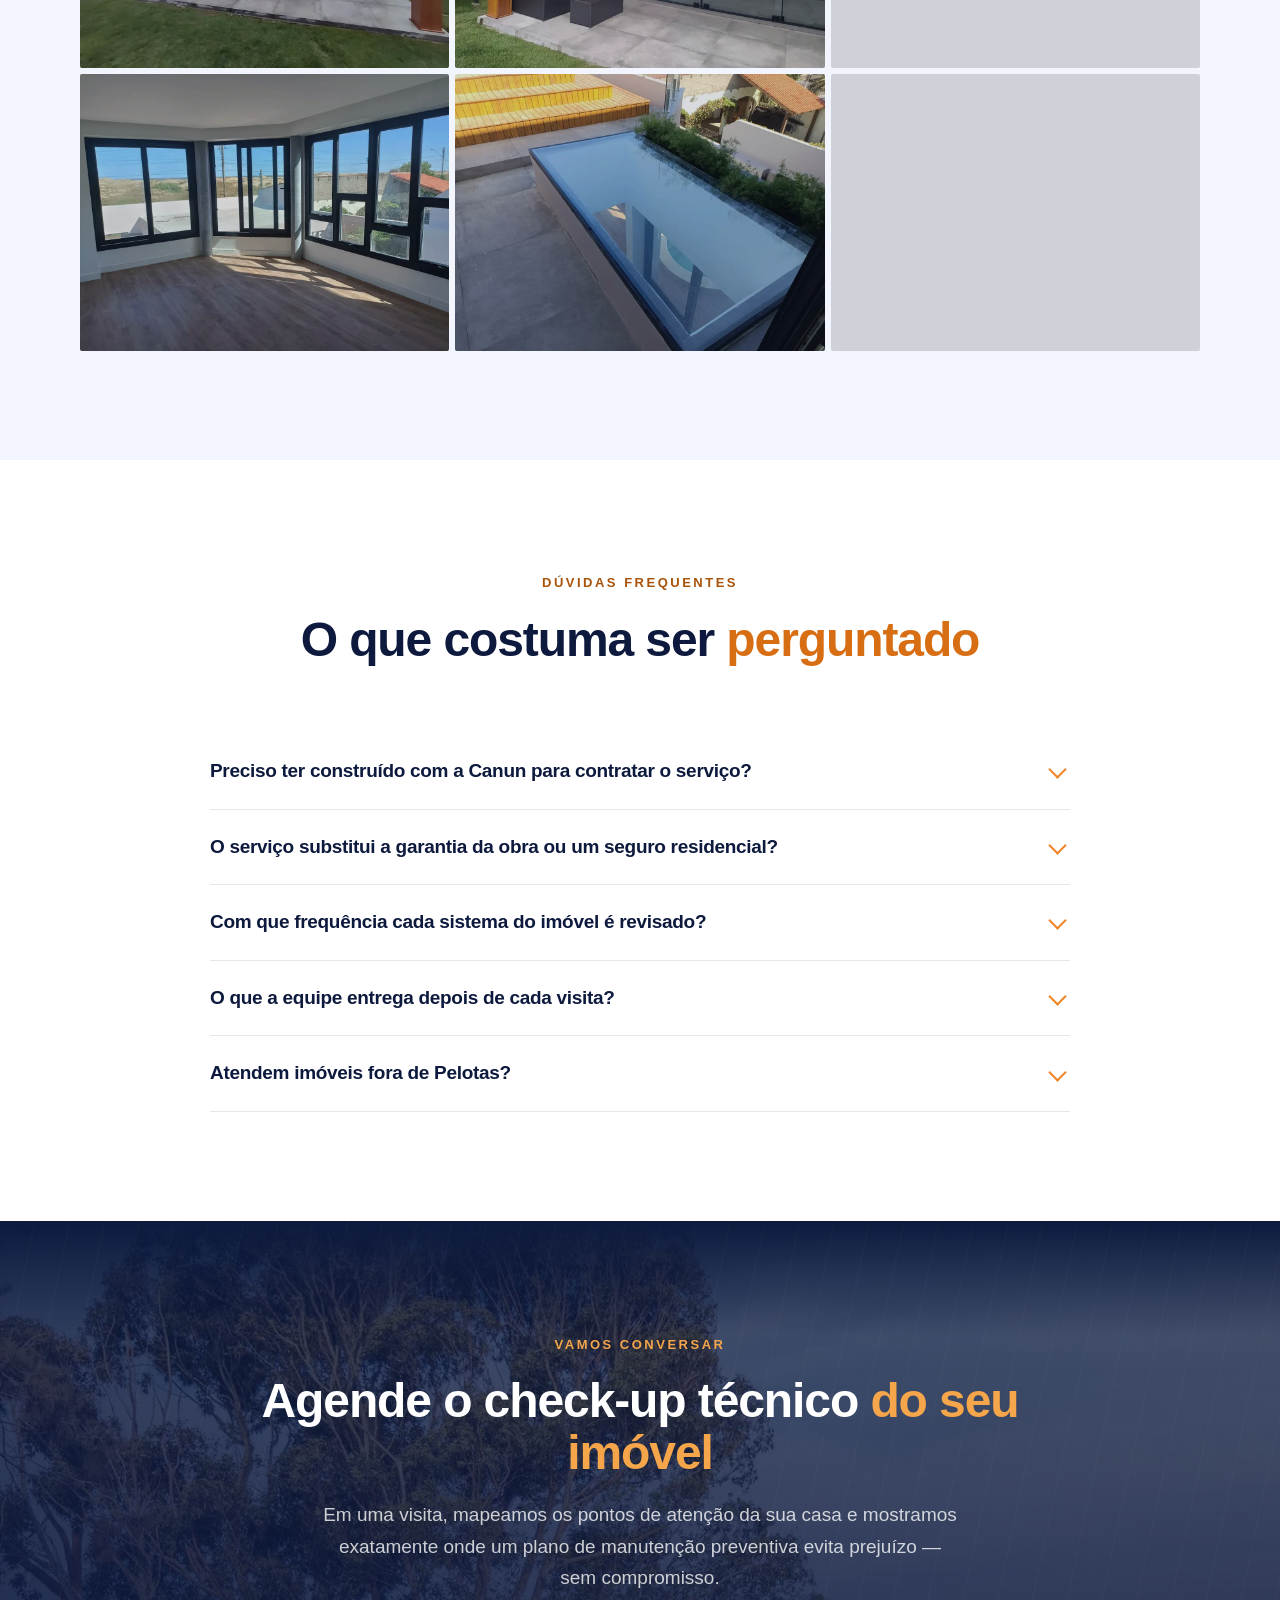
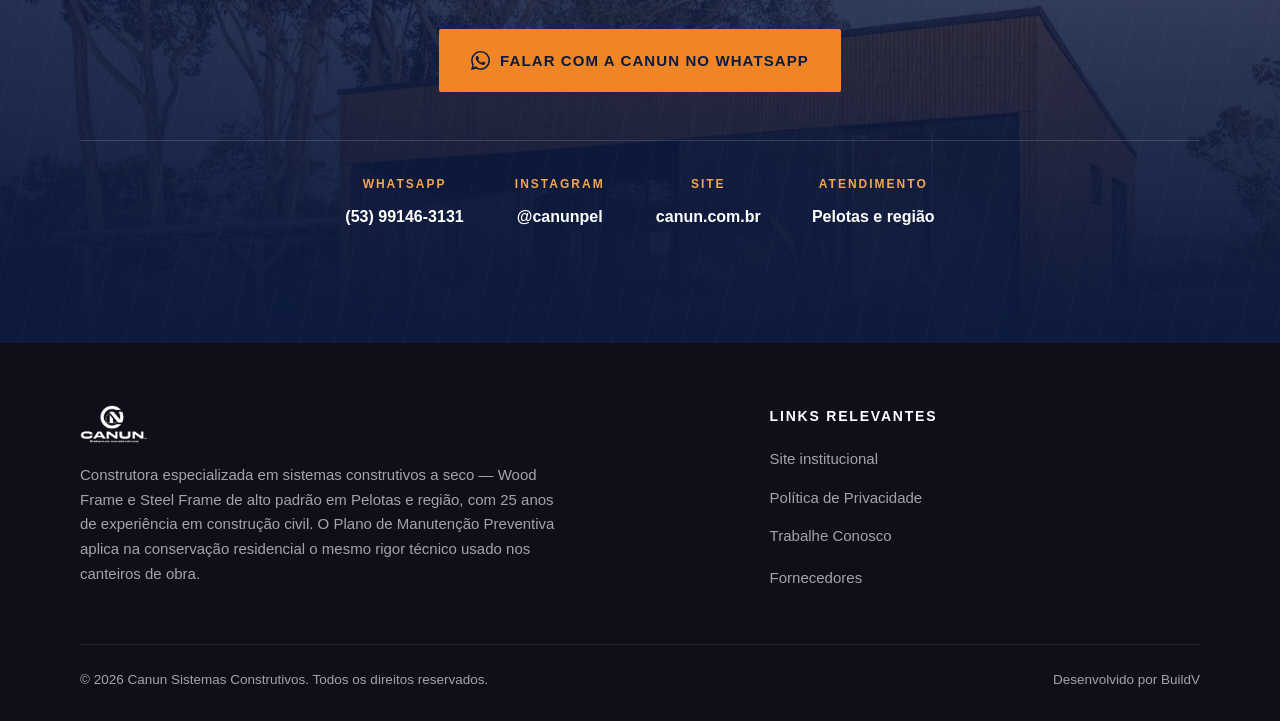
==== commit a04785d0: "Aplica correções da cliente: gás anual e remoção do número da casa Dois dos quatro pedidos dos áudio" ====
--- a/deploy-wordpress/public_html/manutencao-preventiva/index.html
+++ b/deploy-wordpress/public_html/manutencao-preventiva/index.html
@@ -235,7 +235,7 @@
         <p class="crono__act">Avaliação de áreas frias (banheiros e cozinhas) e checagem de calafetação de esquadrias e janelas.</p>
       </div>
       <div class="crono__row reveal">
-        <div><span class="crono__freq" data-freq="bienal">Bienal</span></div>
+        <div><span class="crono__freq" data-freq="anual">Anual</span></div>
         <h3 class="crono__sys">Instalações de Gás</h3>
         <p class="crono__act">Teste de estanqueidade das tubulações e troca de mangueiras e reguladores dentro do prazo de validade.</p>
       </div>
--- a/deploy-wordpress/public_html/manutencao-preventiva/styles.css
+++ b/deploy-wordpress/public_html/manutencao-preventiva/styles.css
@@ -386,7 +386,6 @@
   background: var(--blue-100); color: var(--blue-700); white-space: nowrap;
 }
 .crono__freq[data-freq="anual"] { background: var(--orange-100); color: var(--orange-800); }
-.crono__freq[data-freq="bienal"] { background: var(--gray-100); color: var(--gray-600); }
 .crono__sys { font-size: 18px; font-weight: 700; color: var(--blue-950); letter-spacing: -.3px; line-height: 1.35; }
 .crono__act { font-size: 15.5px; color: var(--gray-600); line-height: 1.6; }
 .crono__note {
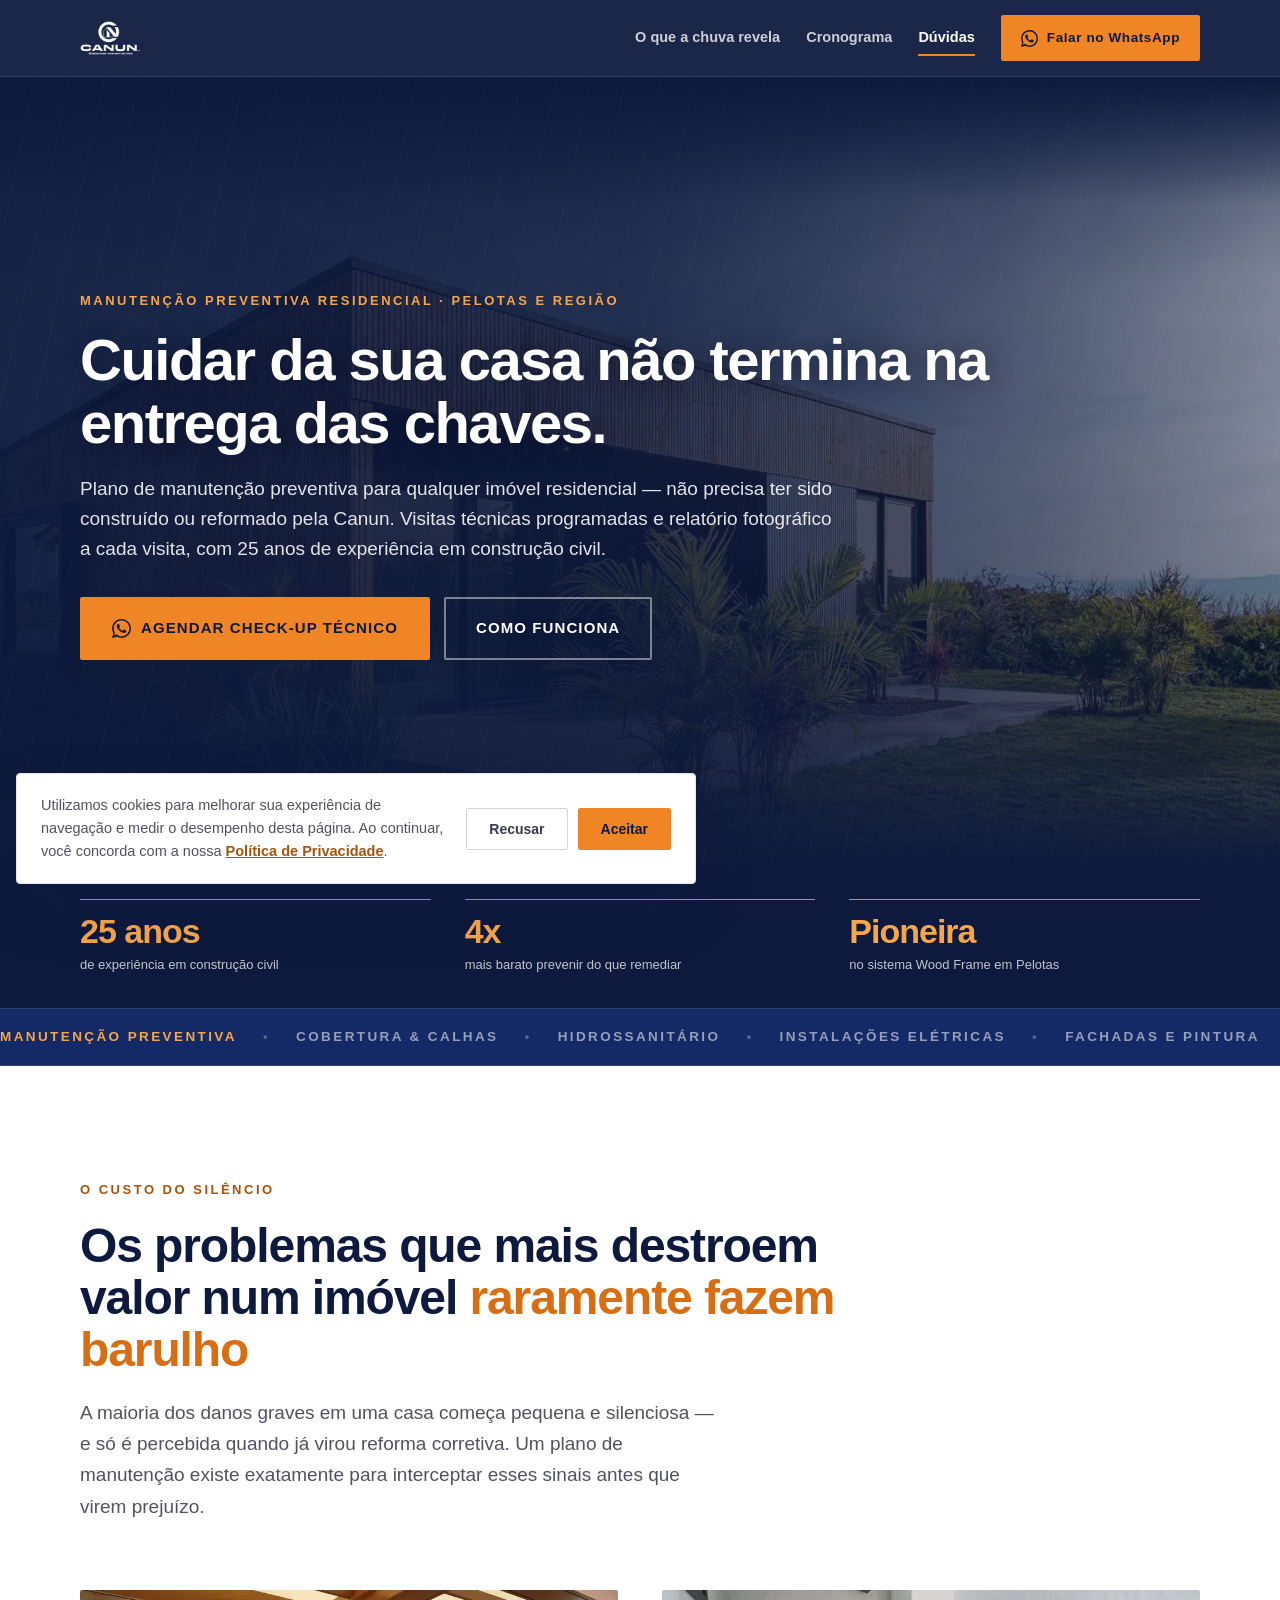
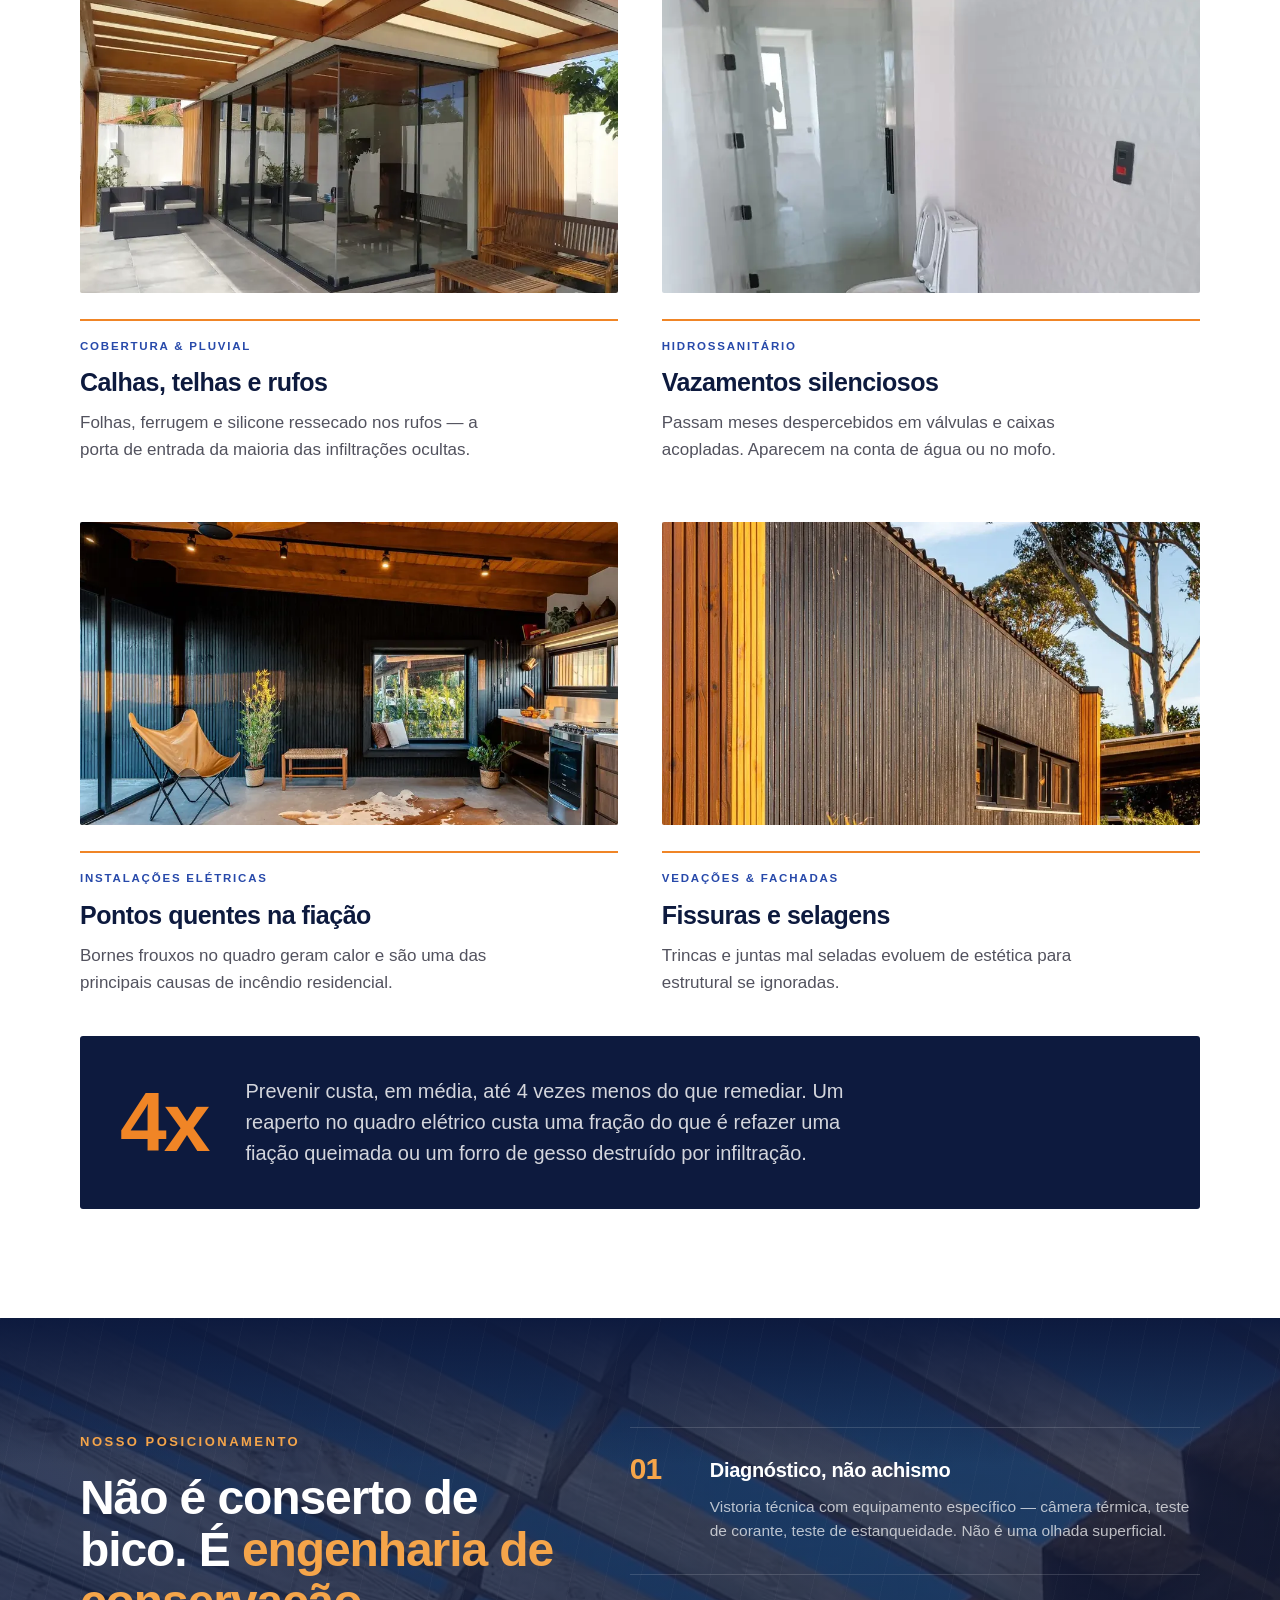
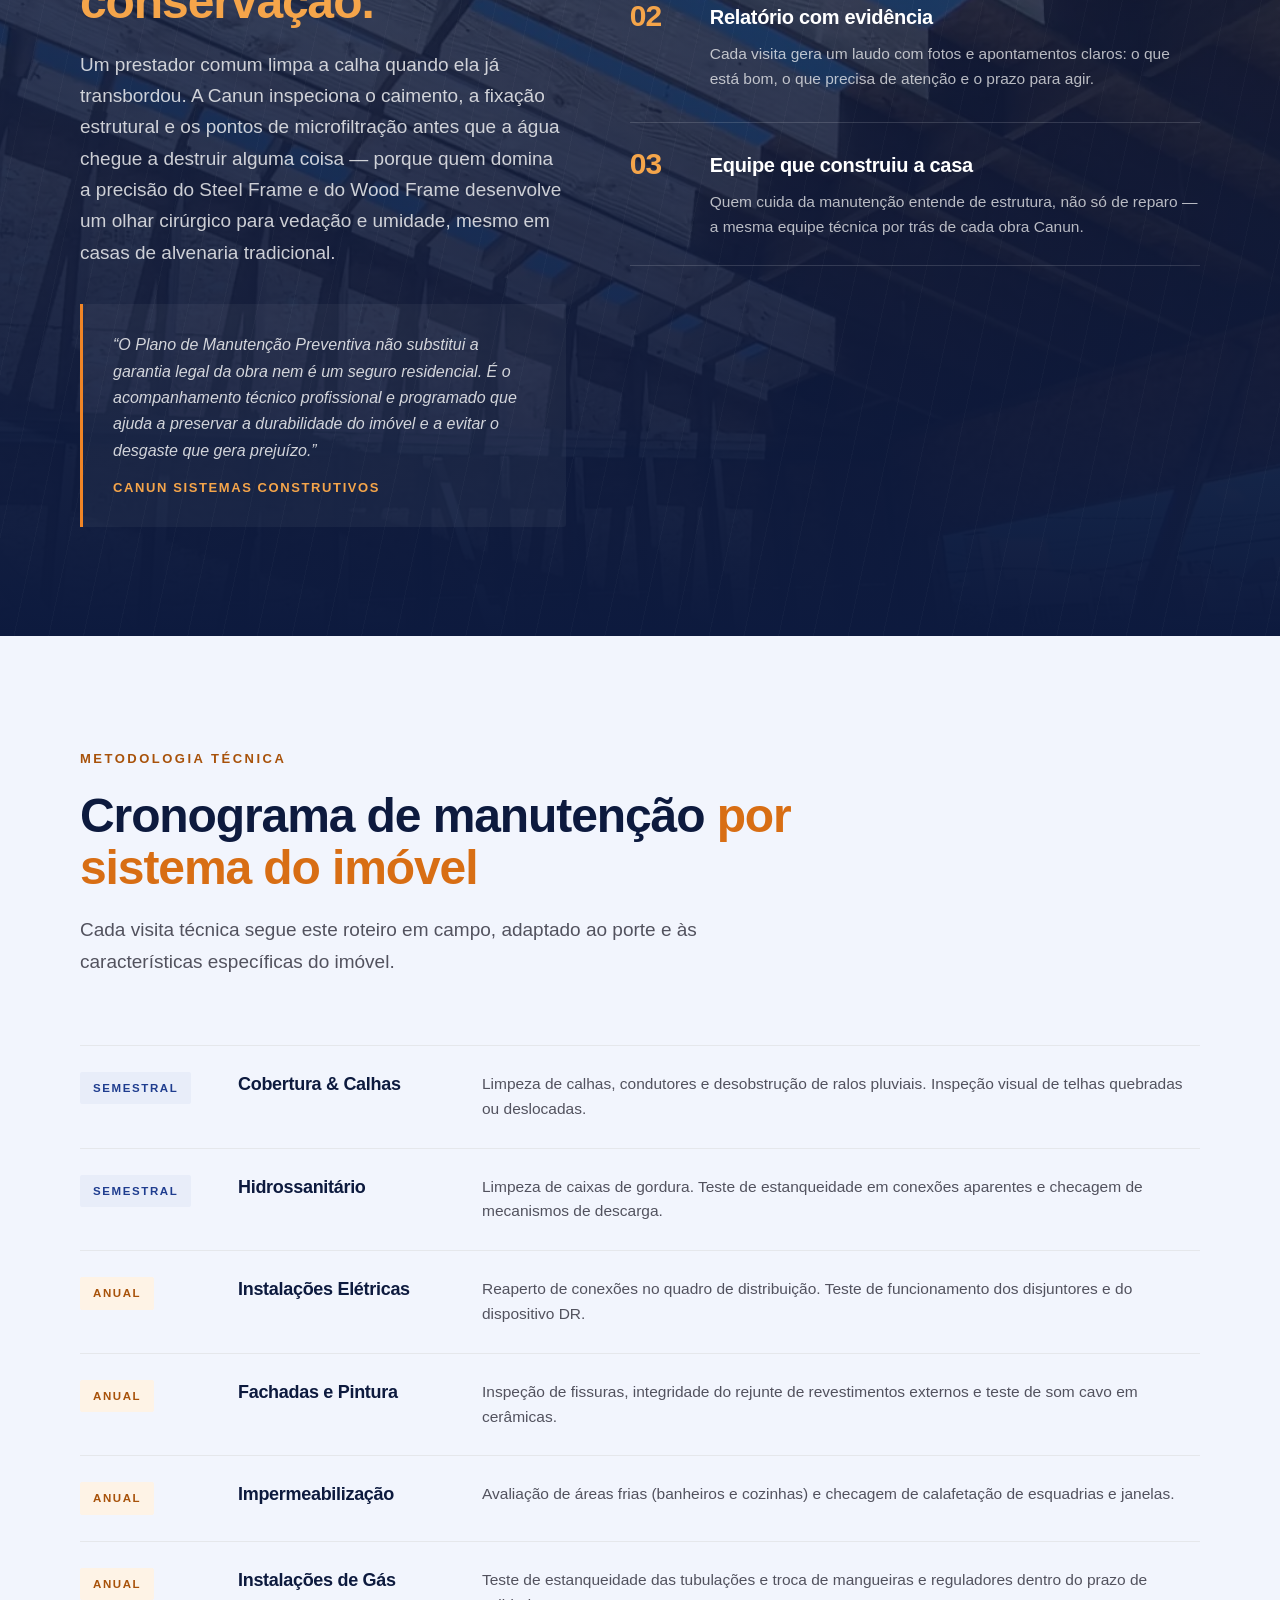
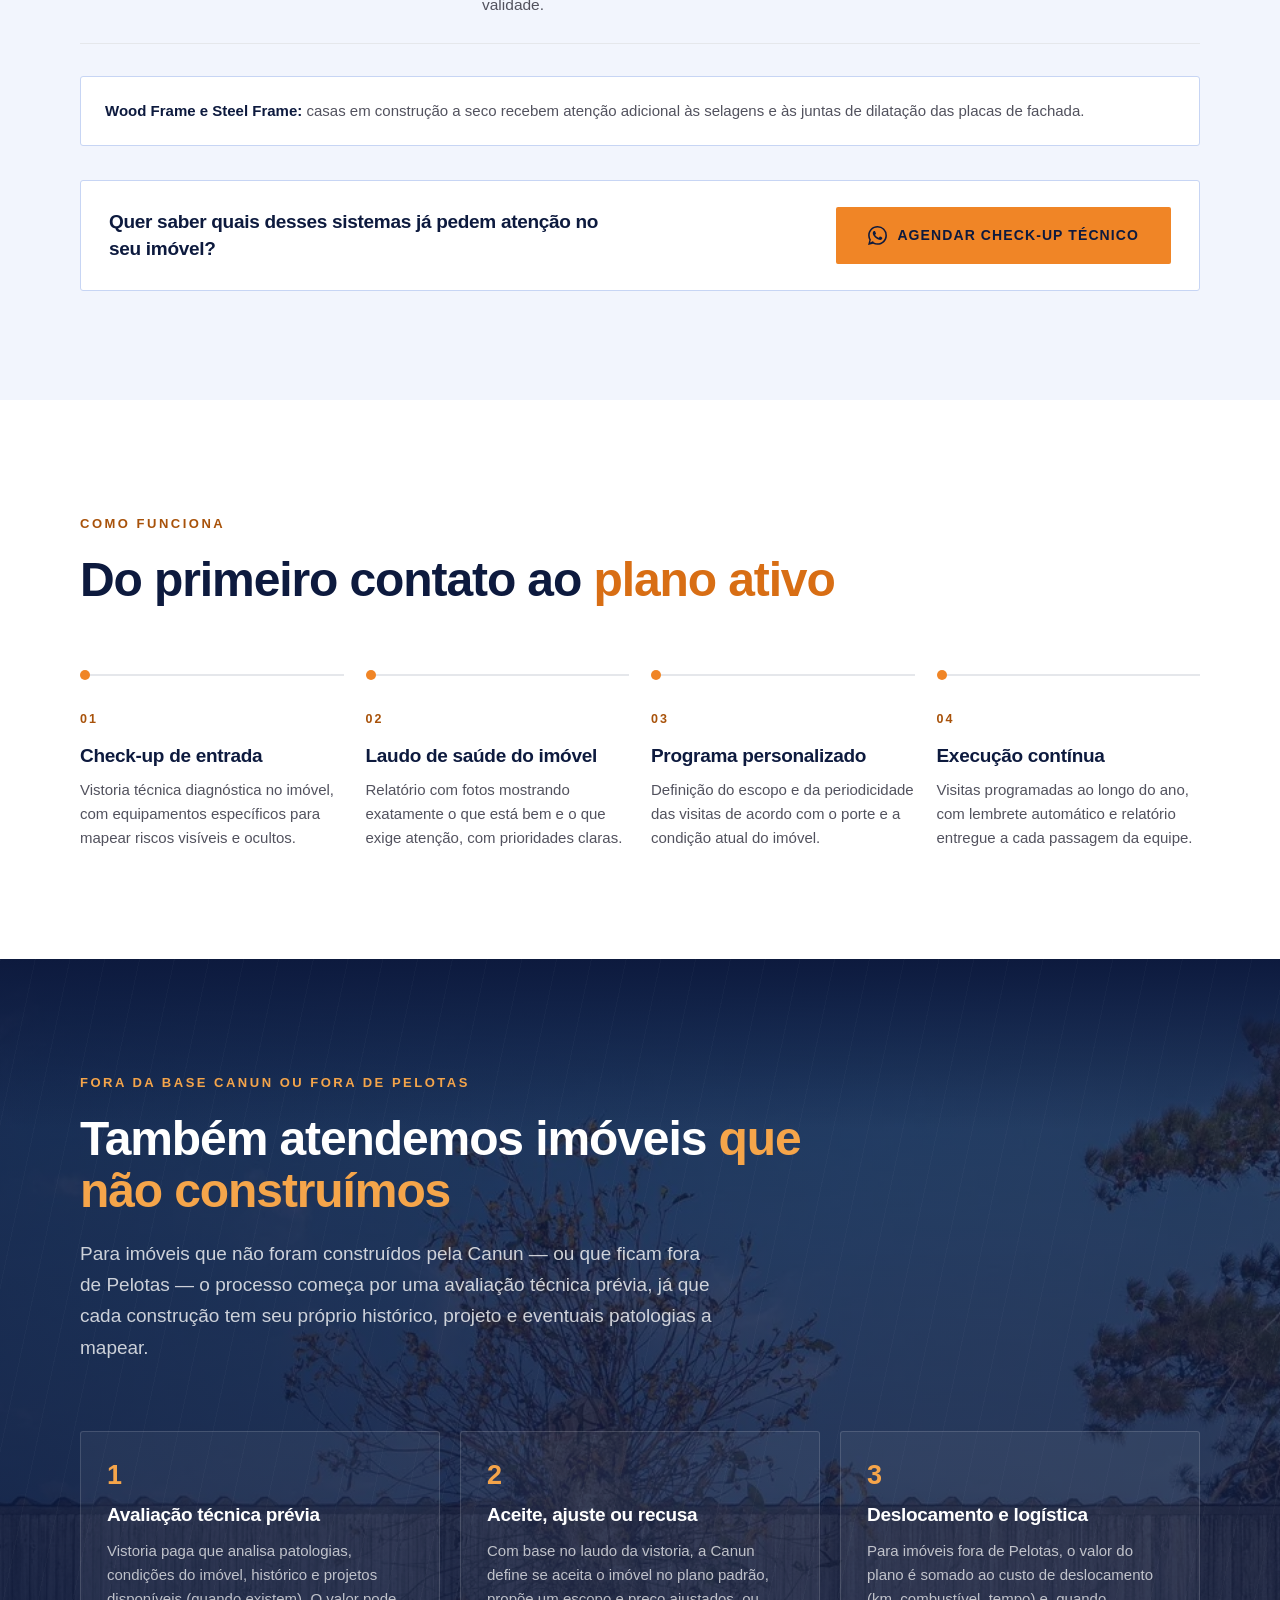
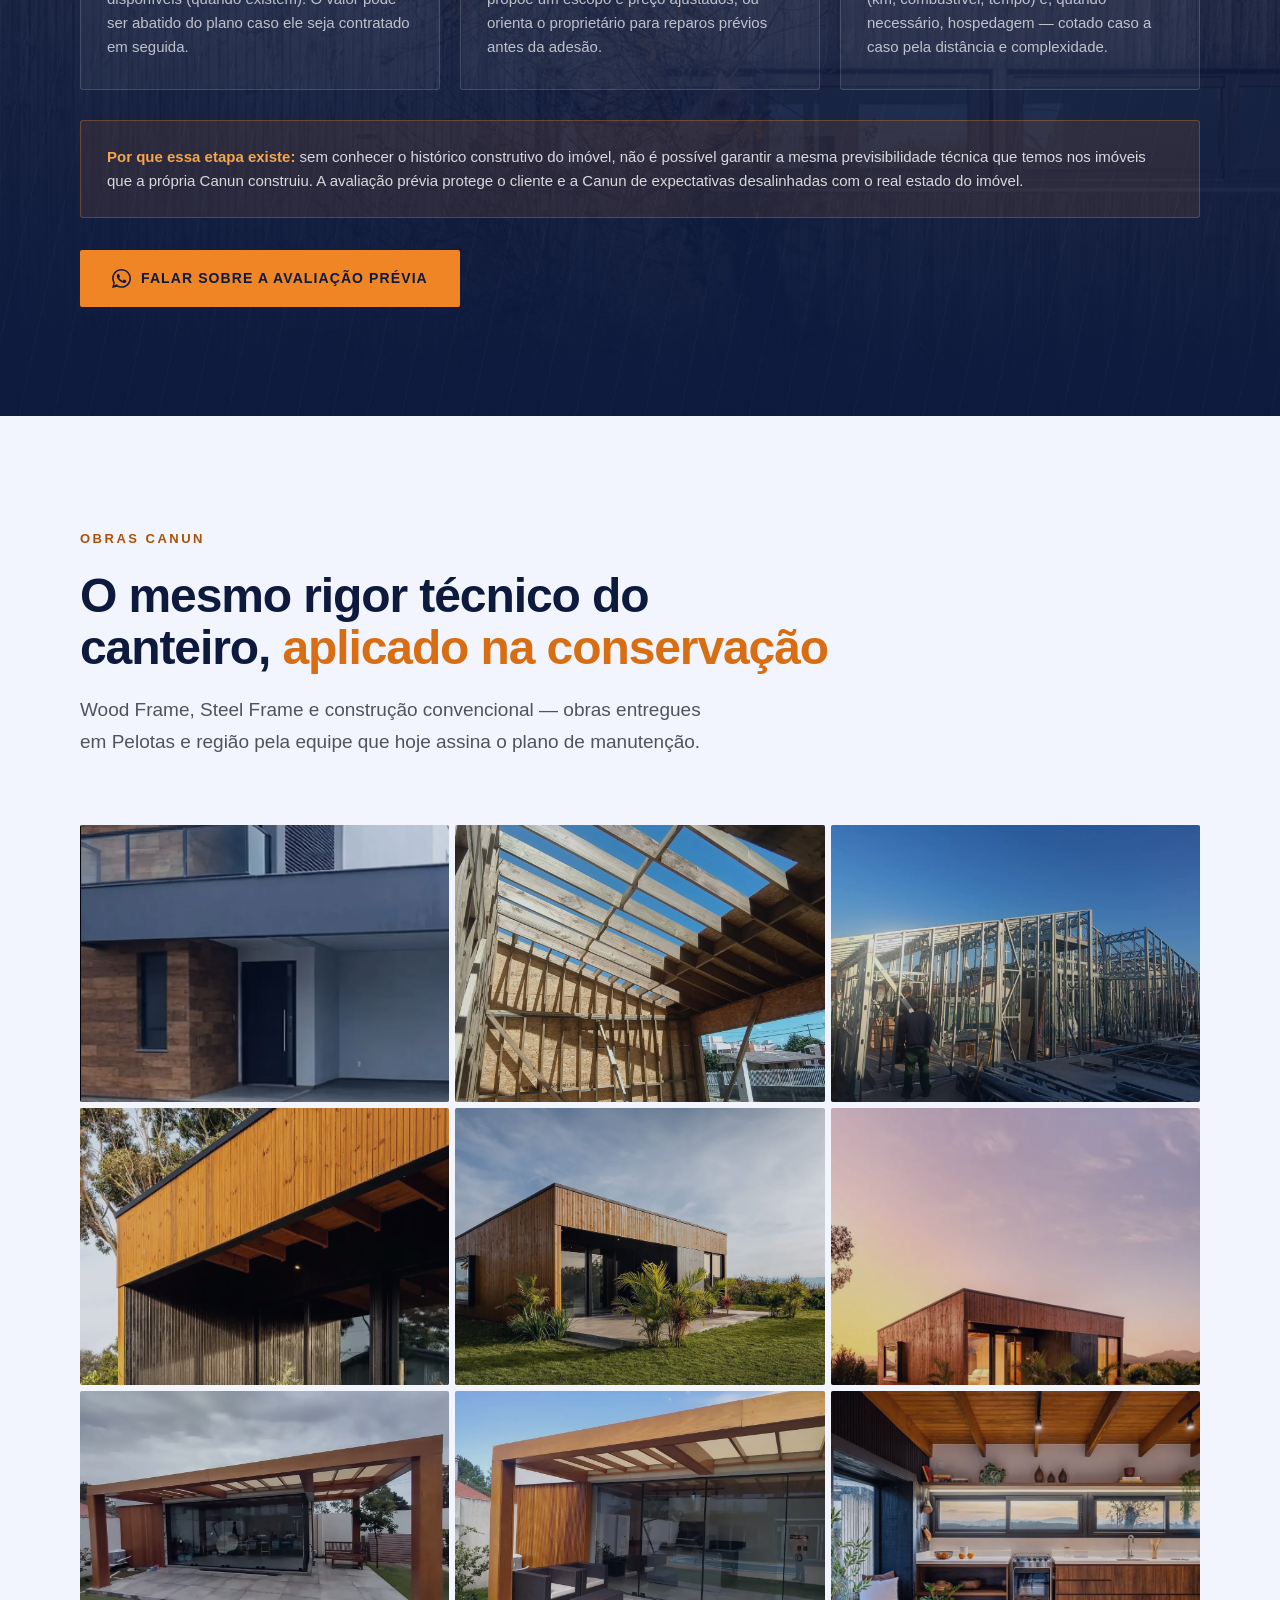
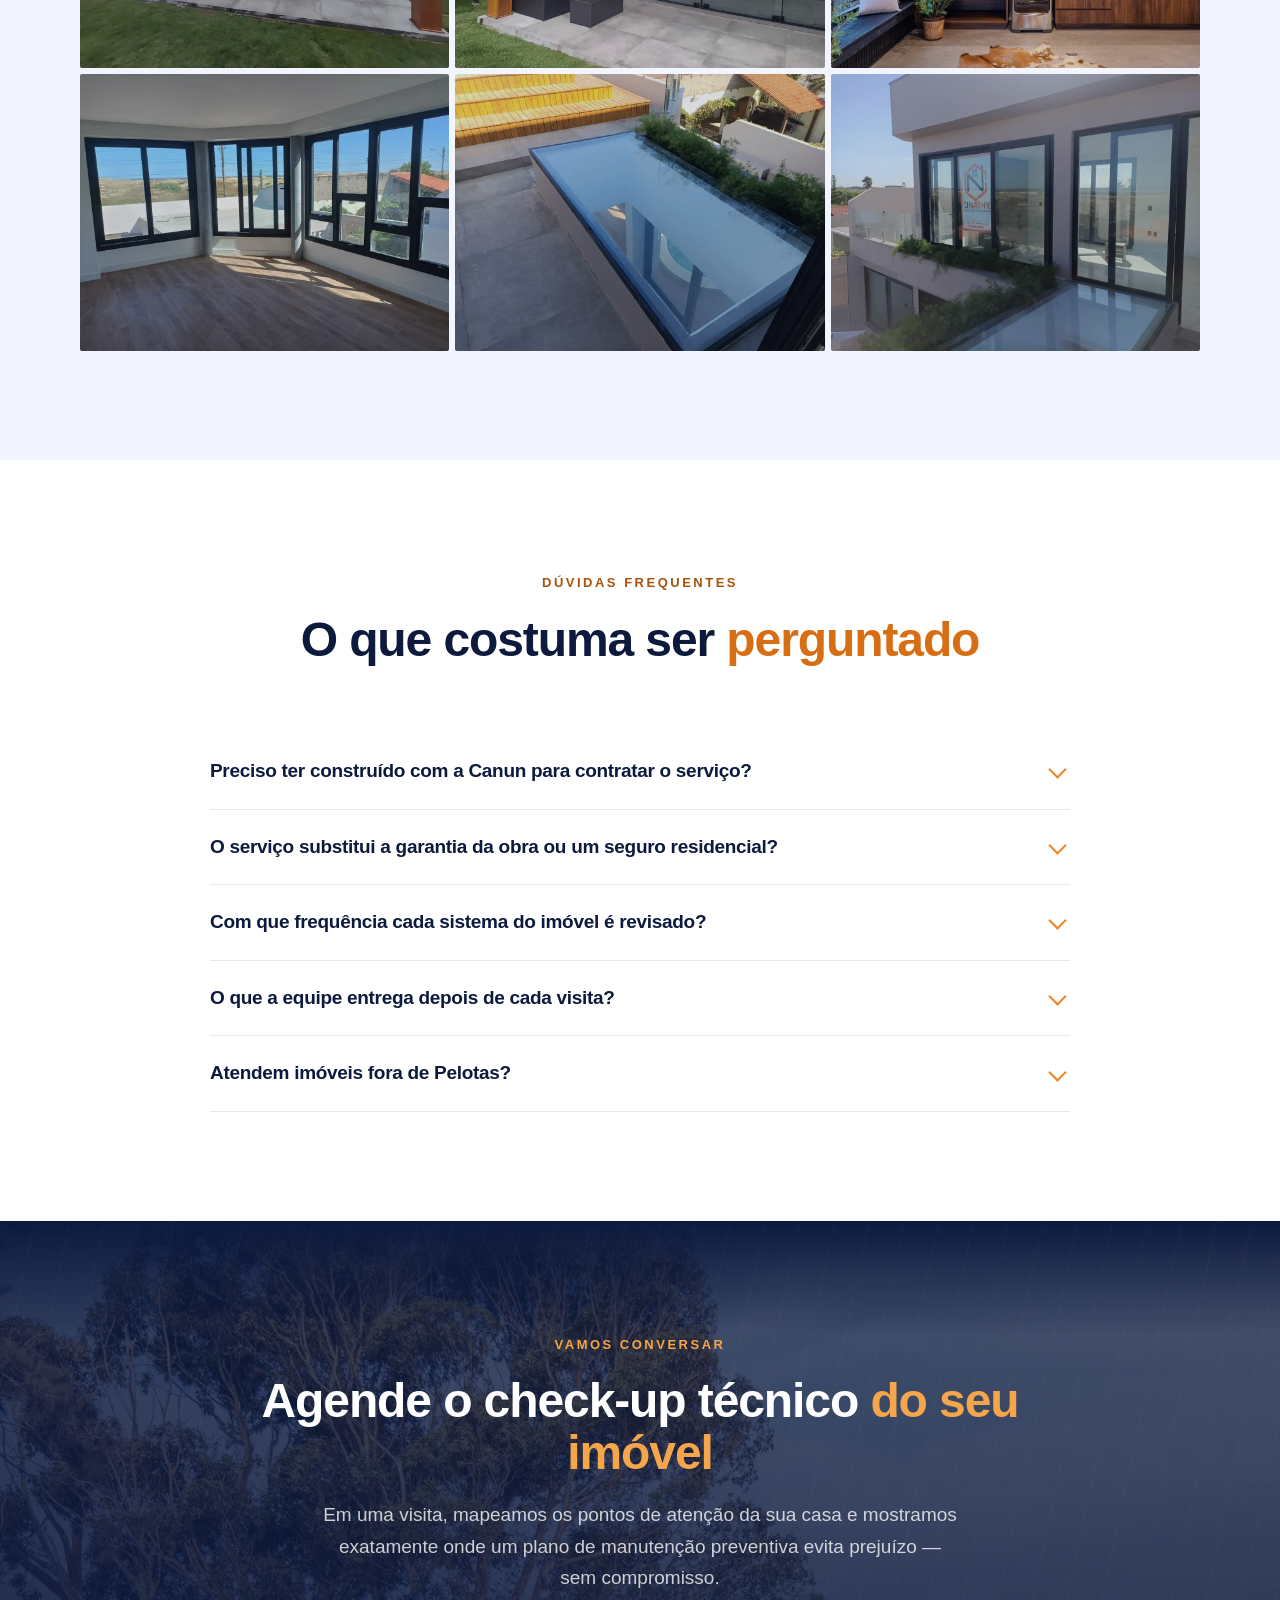
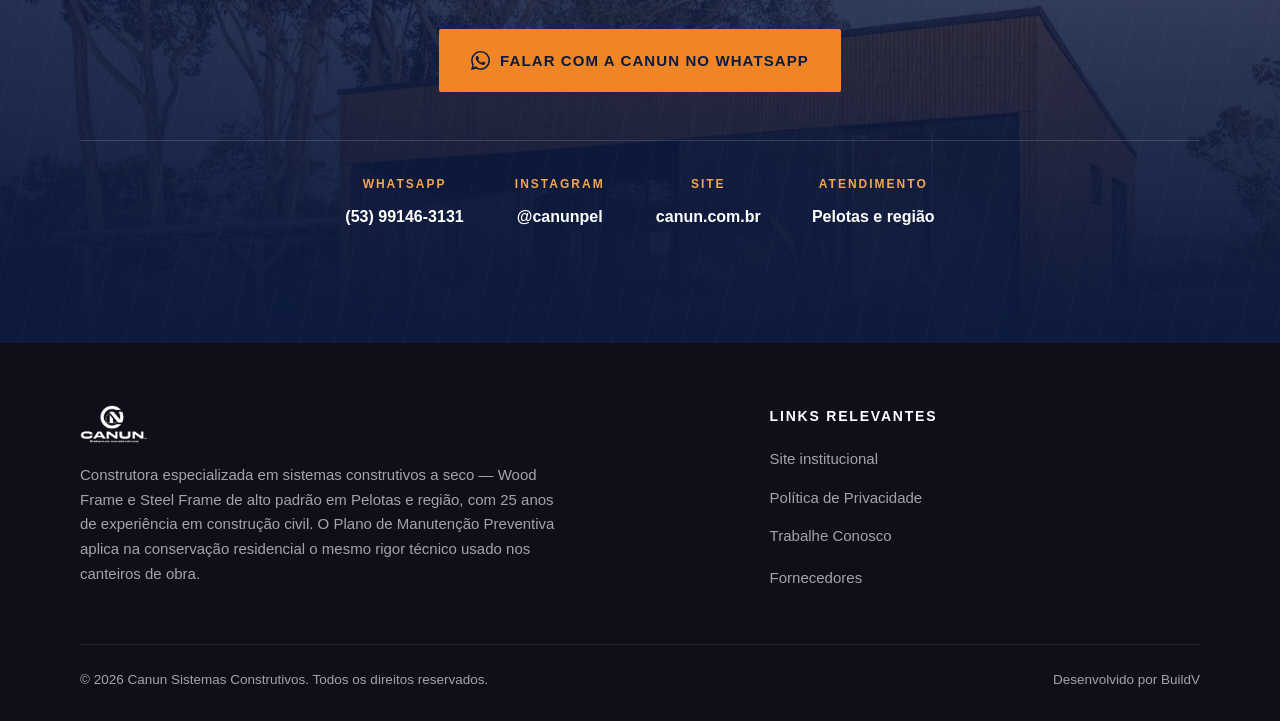
==== commit d320630d: "ajuste(canun-lp): FAQ de frequência — gás anual, não bienal — ClickUp 86ak8vr0t A cliente pediu para" ====
--- a/deploy-wordpress/public_html/manutencao-preventiva/index.html
+++ b/deploy-wordpress/public_html/manutencao-preventiva/index.html
@@ -389,7 +389,7 @@
       </details>
       <details>
         <summary>Com que frequência cada sistema do imóvel é revisado?</summary>
-        <div class="faq__body">Cobertura, calhas e hidrossanitário são revisados semestralmente; instalações elétricas, fachadas, pintura e impermeabilização, anualmente; e instalações de gás, a cada dois anos. Casas em Wood Frame e Steel Frame recebem atenção adicional às selagens e às juntas de dilatação das placas de fachada.</div>
+        <div class="faq__body">Cobertura, calhas e hidrossanitário são revisados semestralmente; instalações elétricas, fachadas, pintura, impermeabilização e instalações de gás, anualmente. Casas em Wood Frame e Steel Frame recebem atenção adicional às selagens e às juntas de dilatação das placas de fachada.</div>
       </details>
       <details>
         <summary>O que a equipe entrega depois de cada visita?</summary>
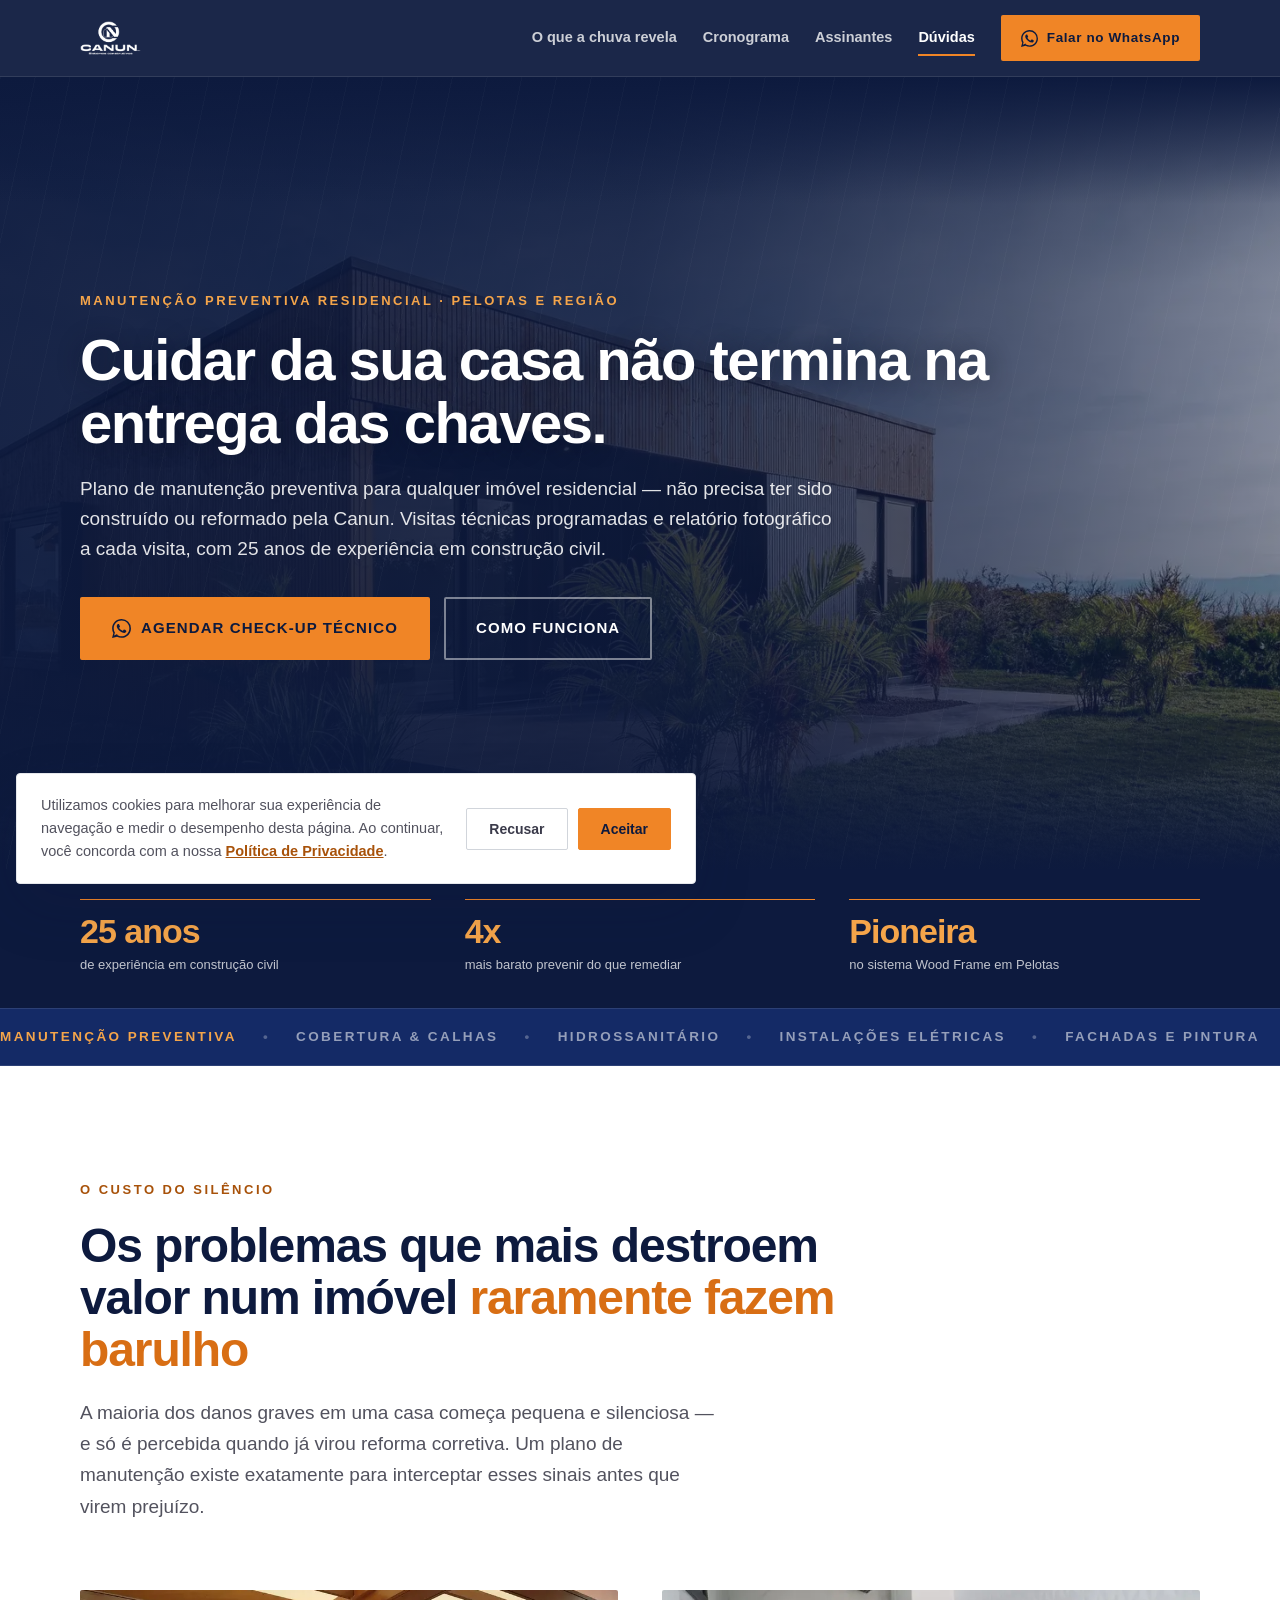
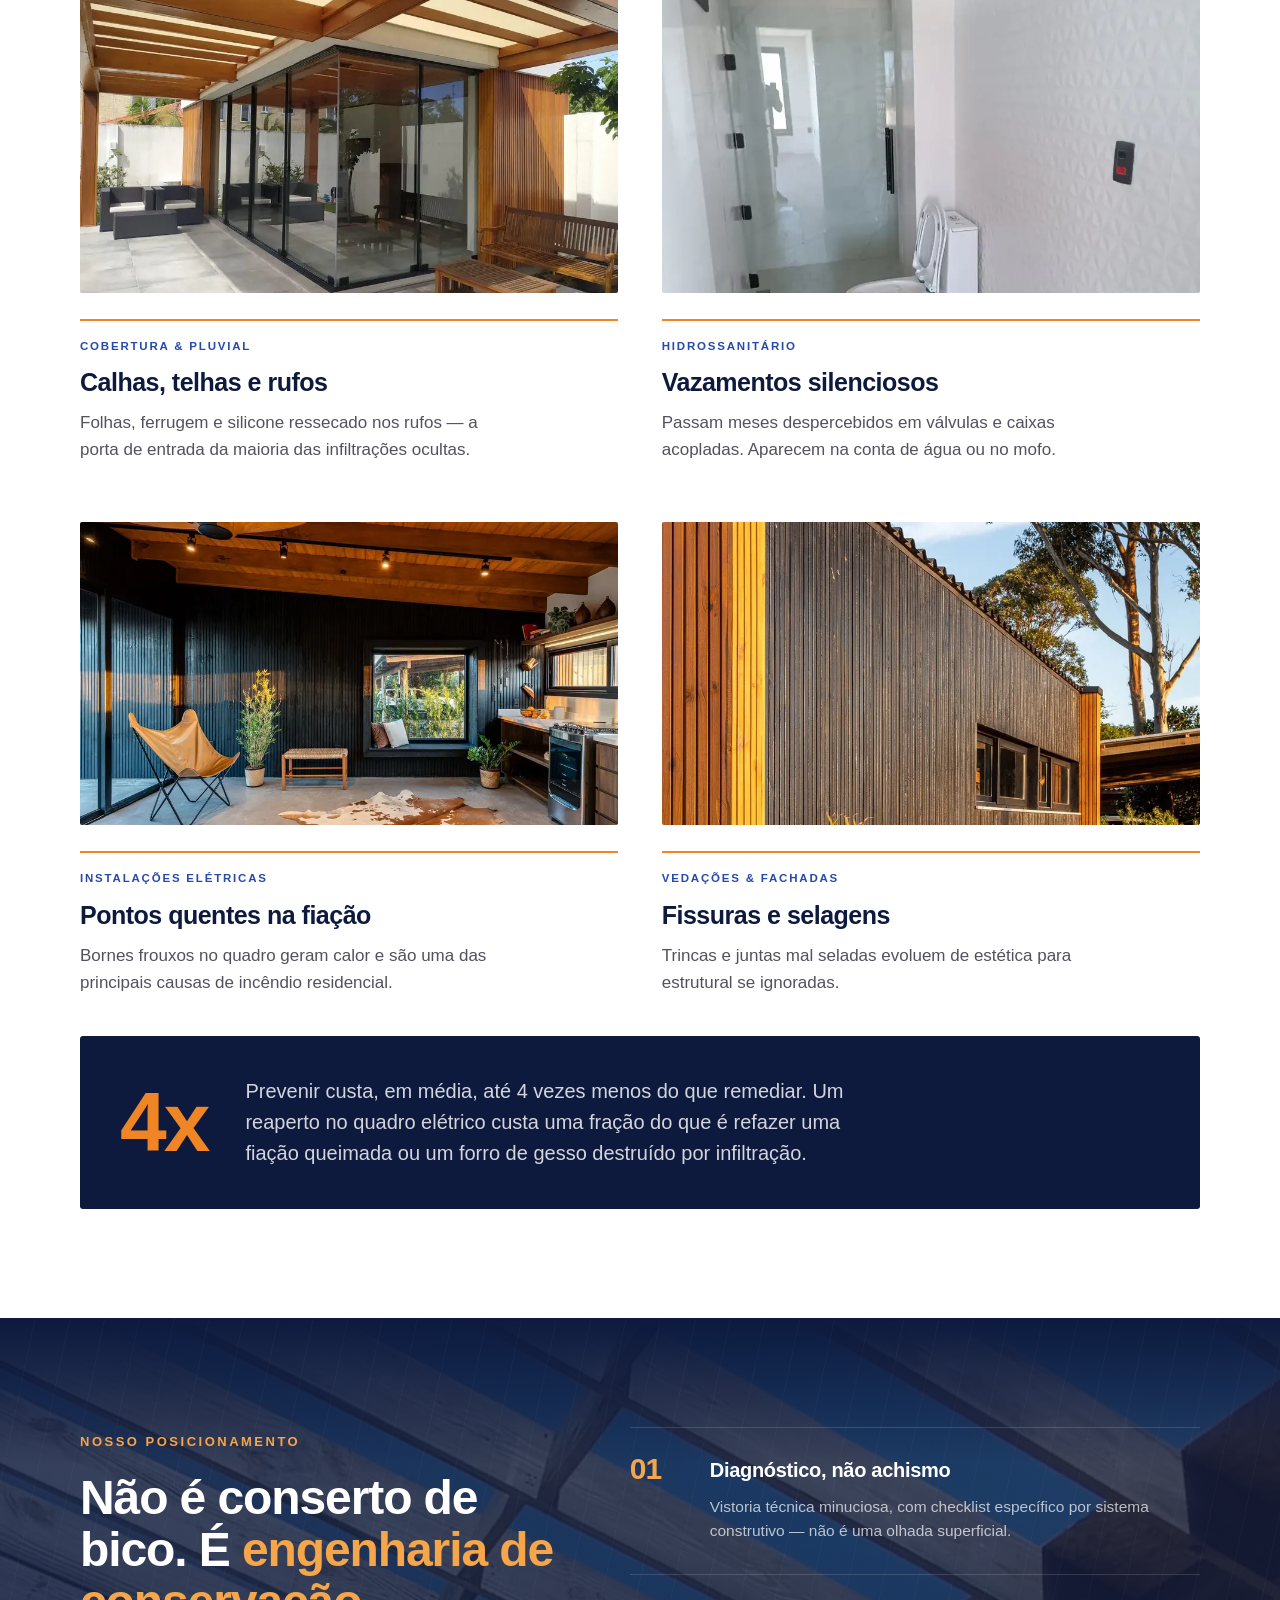
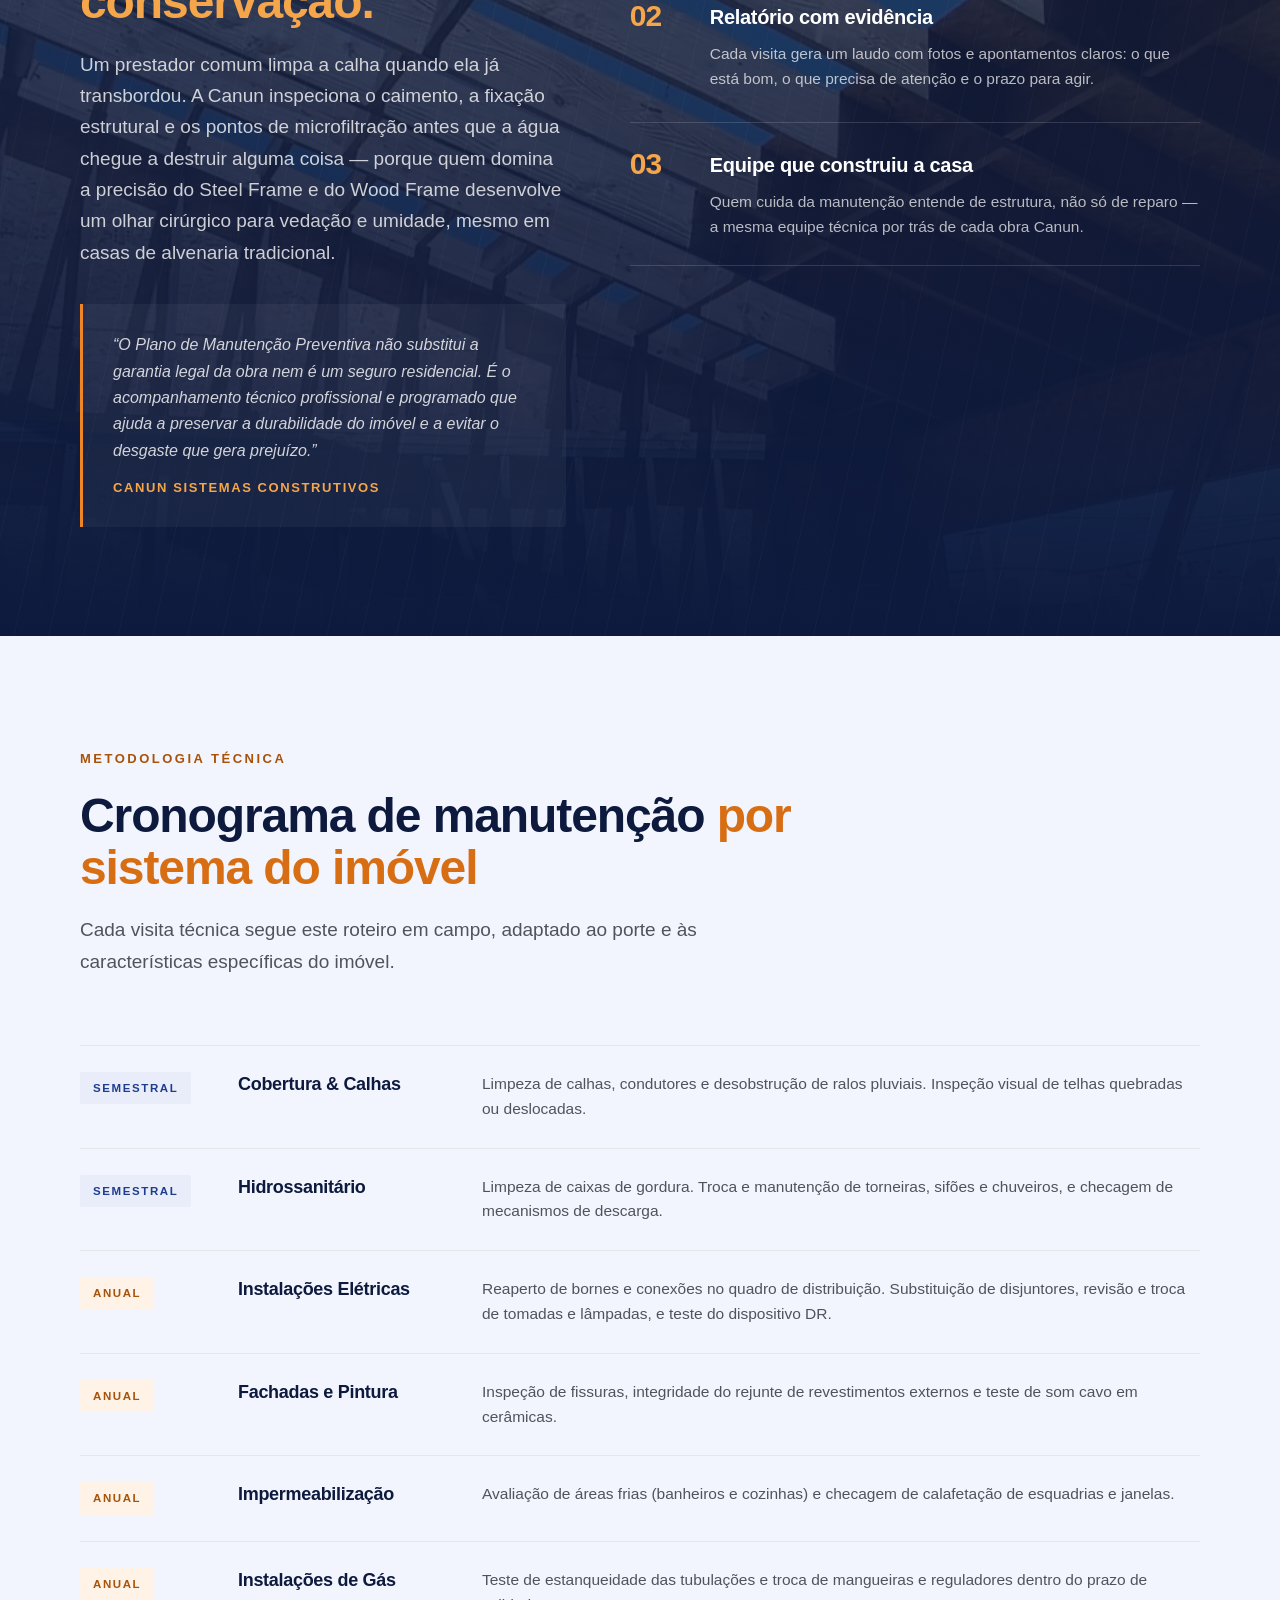
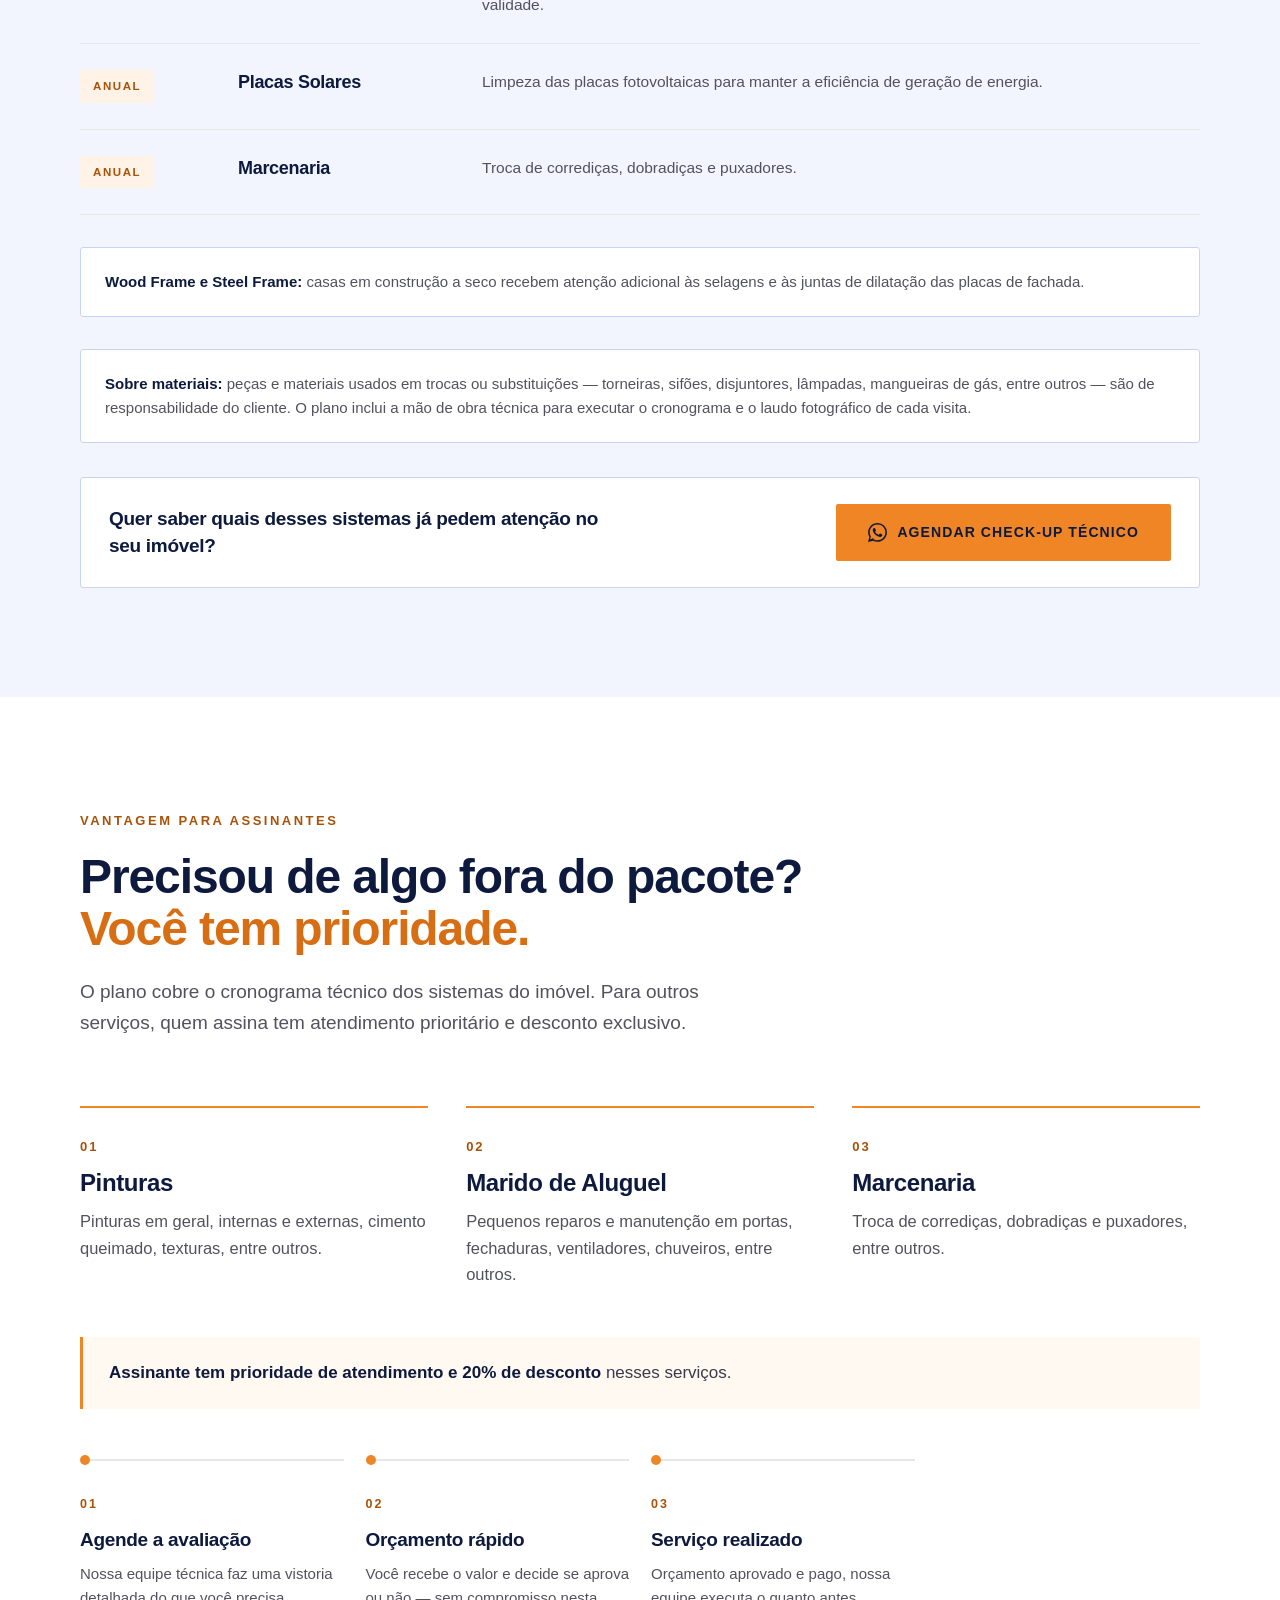
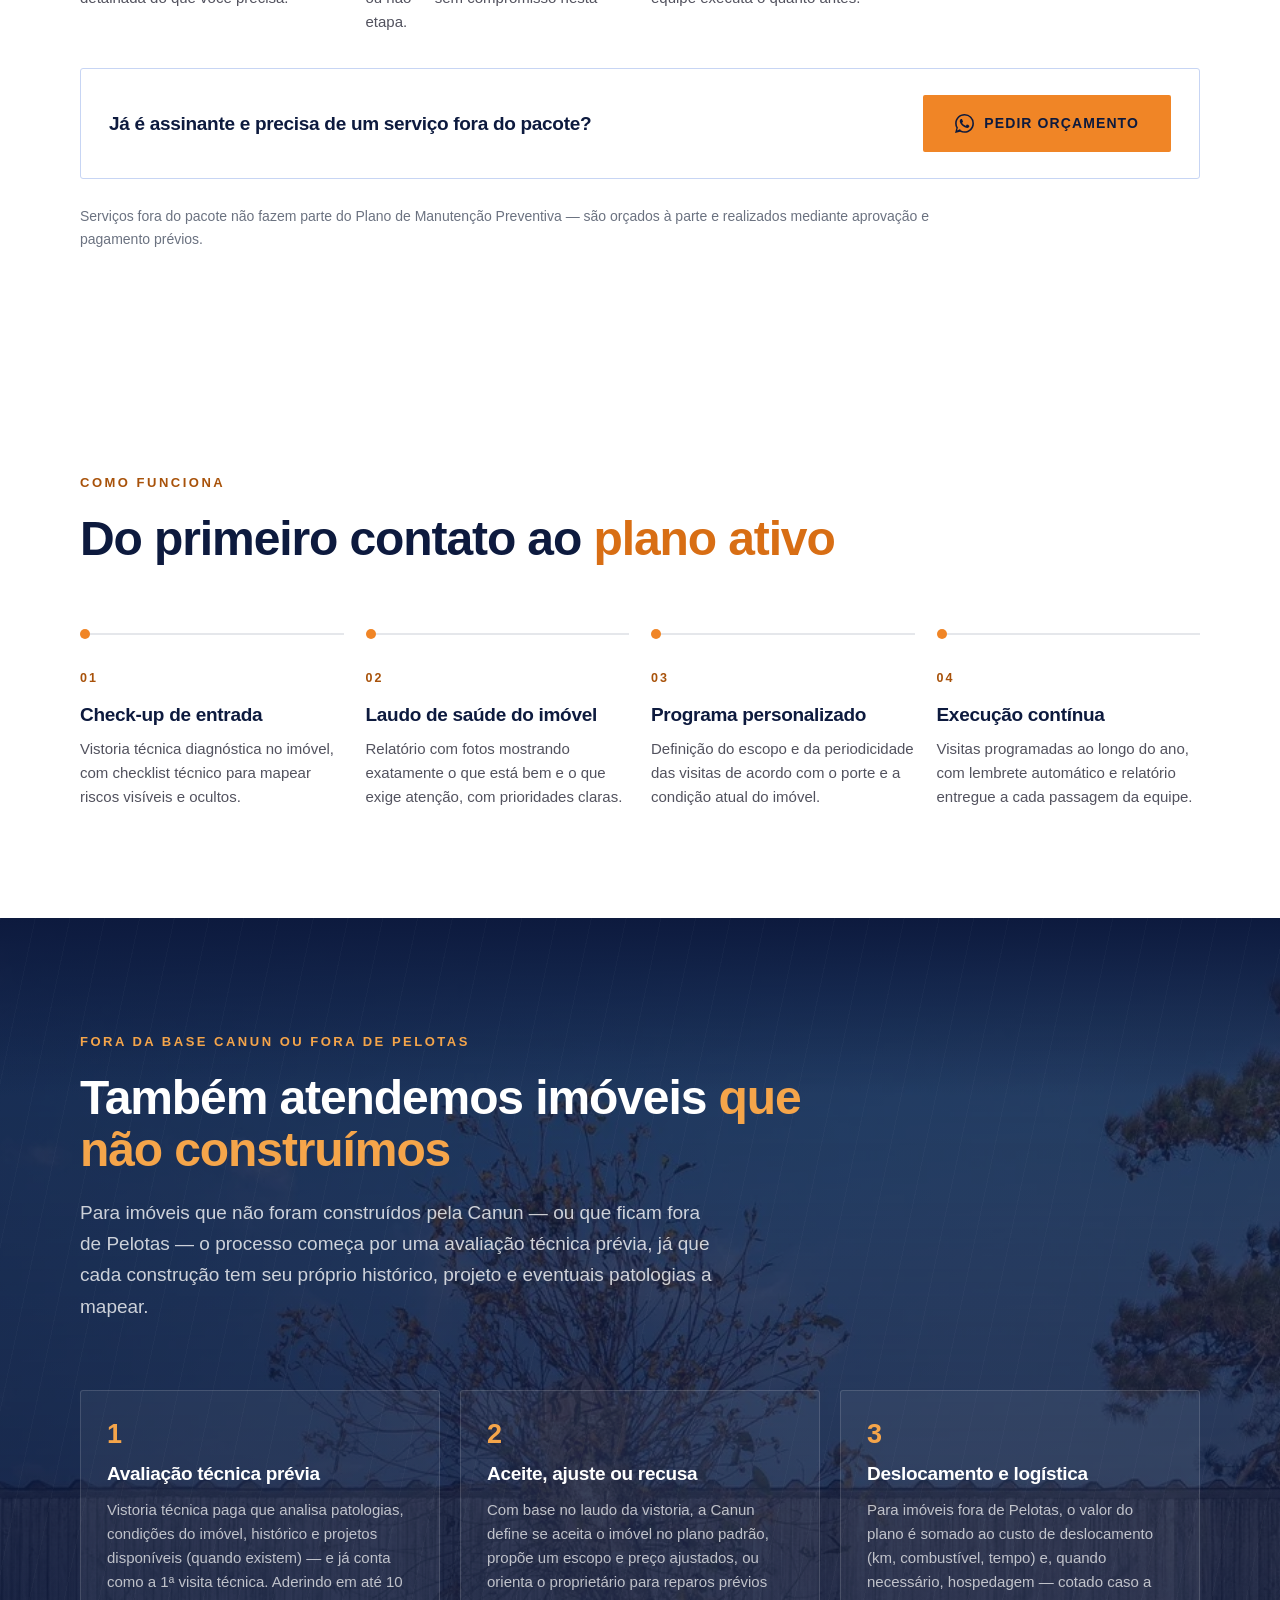
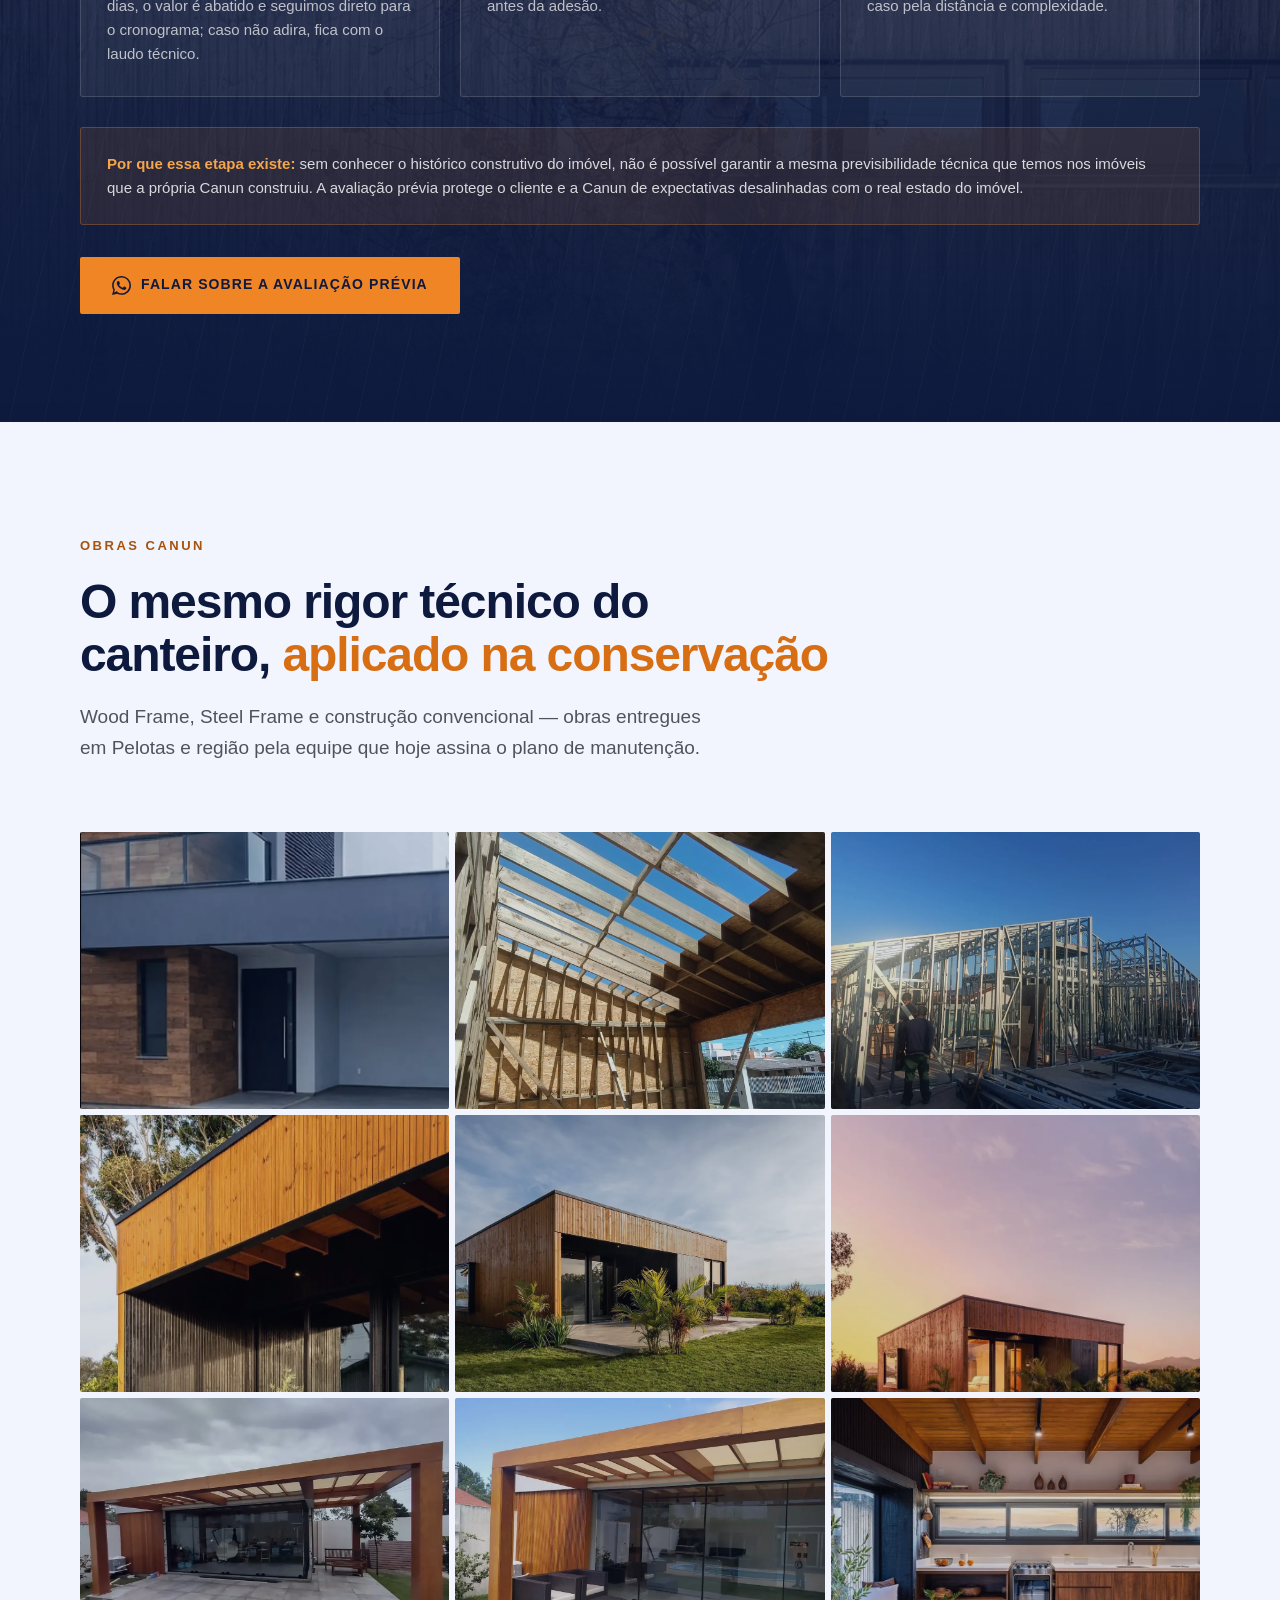
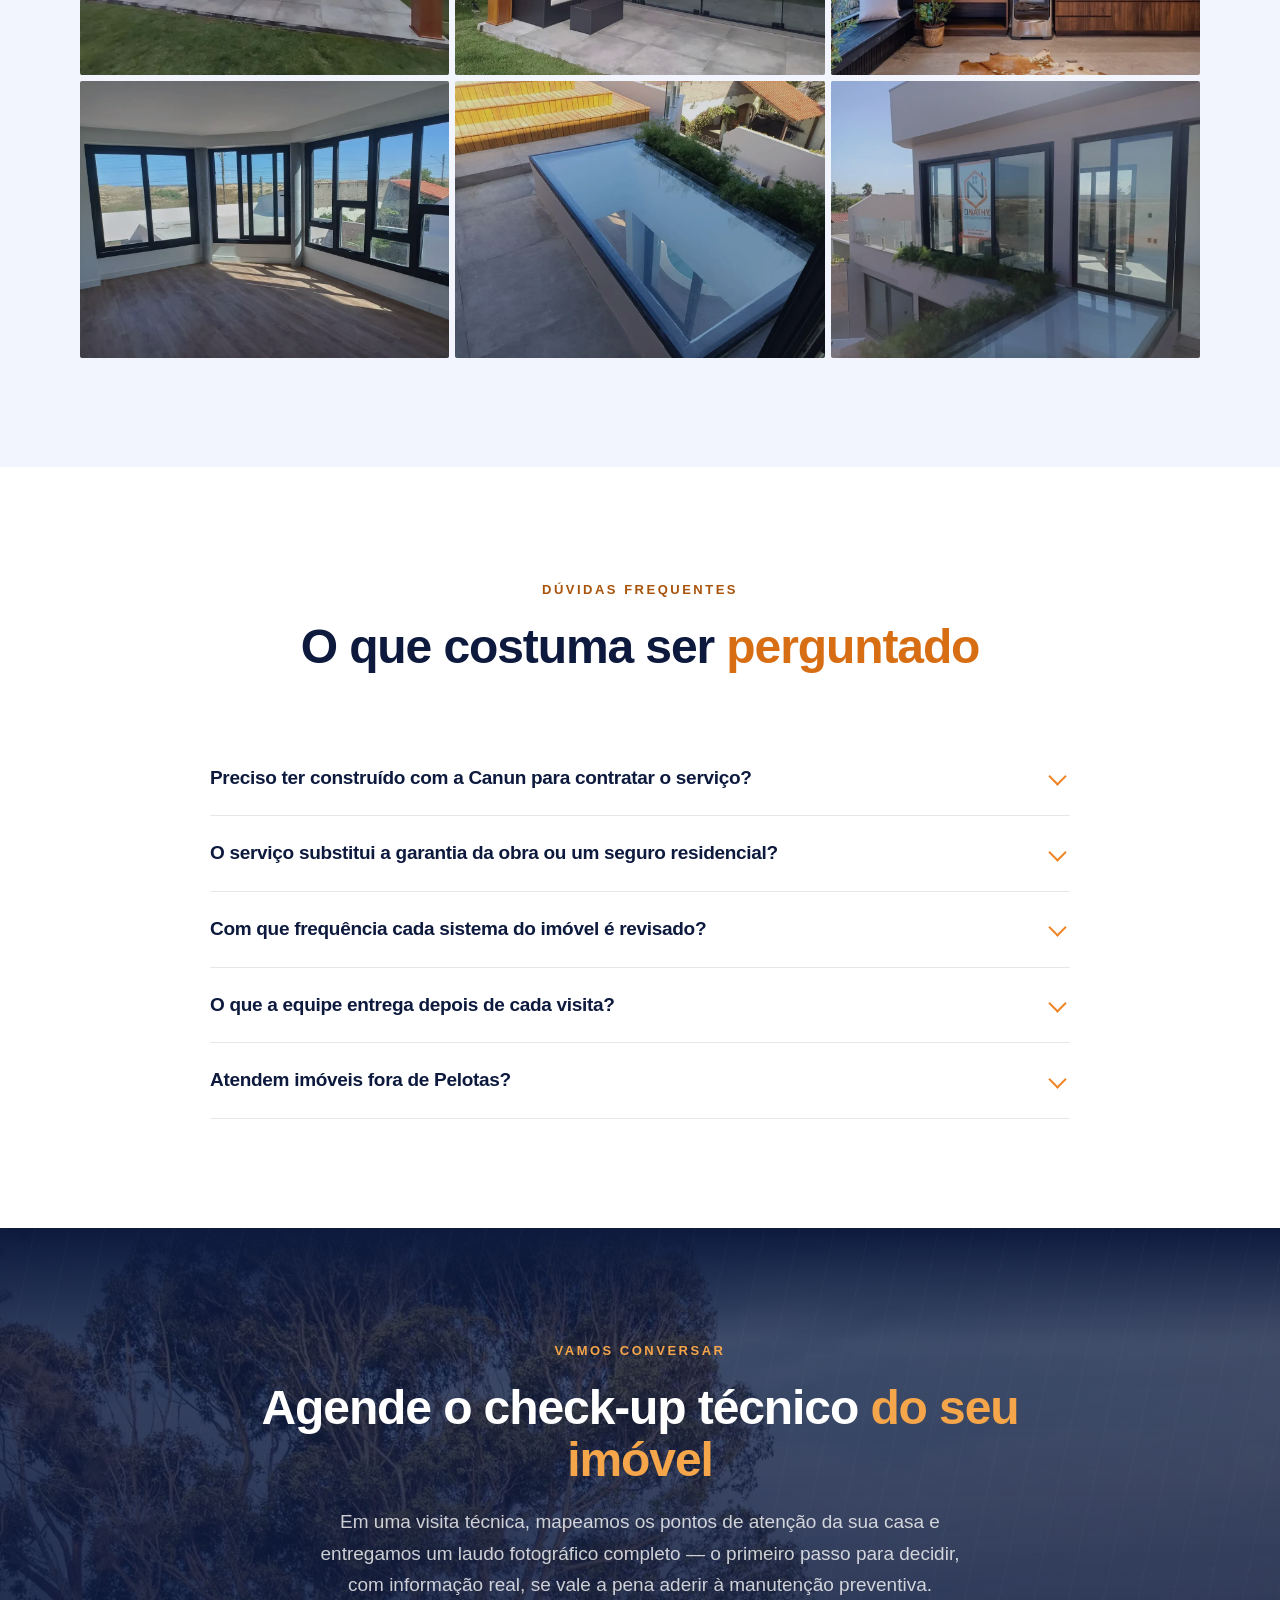
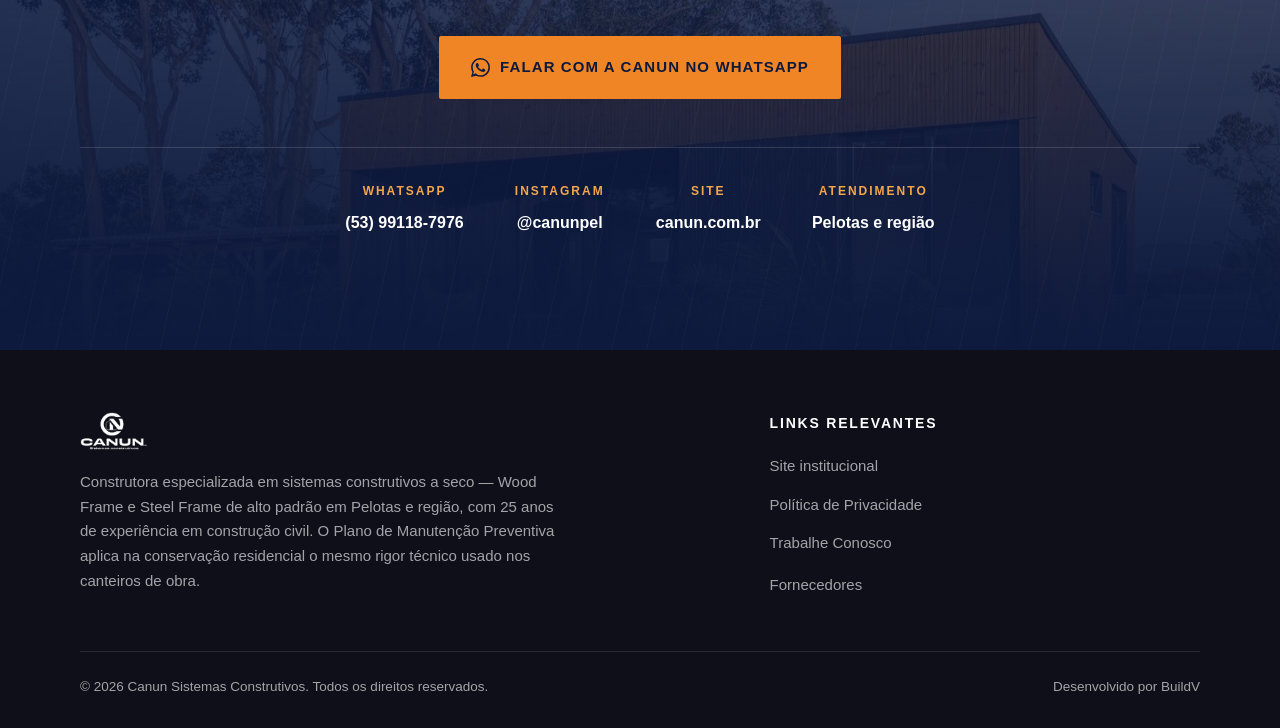
==== commit b9b109d5: "Aplica o portfólio atualizado de manutenção preventiva Revisão das 10 páginas contra a LP. Encerra o" ====
--- a/deploy-wordpress/public_html/manutencao-preventiva/index.html
+++ b/deploy-wordpress/public_html/manutencao-preventiva/index.html
@@ -48,9 +48,10 @@
     <nav class="nav" id="nav" aria-label="Navegação da página">
       <a href="#riscos">O que a chuva revela</a>
       <a href="#cronograma">Cronograma</a>
+      <a href="#assinantes">Assinantes</a>
       <a href="#faq">Dúvidas</a>
     </nav>
-    <a id="cta-merlin1" data-merlin aria-haspopup="dialog" class="header__cta" href="https://wa.me/5553991463131?text=Ol%C3%A1%2C%20quero%20saber%20mais%20sobre%20o%20Plano%20de%20Manuten%C3%A7%C3%A3o%20Preventiva%20da%20Canun." target="_blank" rel="noopener">
+    <a id="cta-merlin1" data-merlin aria-haspopup="dialog" class="header__cta" href="https://wa.me/5553991187976?text=Ol%C3%A1%2C%20quero%20saber%20mais%20sobre%20o%20Plano%20de%20Manuten%C3%A7%C3%A3o%20Preventiva%20da%20Canun." target="_blank" rel="noopener">
       <svg viewBox="0 0 24 24" fill="currentColor" aria-hidden="true"><path d="M.057 24l1.687-6.163a11.867 11.867 0 01-1.587-5.945C.16 5.335 5.495 0 12.05 0a11.82 11.82 0 018.413 3.488 11.82 11.82 0 013.48 8.414c-.003 6.557-5.338 11.892-11.893 11.892a11.9 11.9 0 01-5.688-1.448L.057 24zm6.597-3.807c1.676.995 3.276 1.591 5.392 1.592 5.448 0 9.886-4.434 9.889-9.885.002-5.462-4.415-9.89-9.881-9.892-5.452 0-9.887 4.434-9.889 9.884a9.86 9.86 0 001.51 5.26l-.999 3.648 3.978-1.715zm11.387-5.464c-.074-.124-.272-.198-.57-.347-.297-.149-1.758-.868-2.031-.967-.272-.099-.47-.149-.669.149-.198.297-.768.967-.941 1.165-.173.198-.347.223-.644.074-.297-.149-1.255-.462-2.39-1.475-.883-.788-1.48-1.761-1.653-2.059-.173-.297-.018-.458.13-.606.134-.133.297-.347.446-.521.151-.172.2-.296.3-.495.099-.198.05-.372-.025-.521-.075-.148-.669-1.611-.916-2.206-.242-.579-.487-.501-.669-.51l-.57-.01c-.198 0-.52.074-.792.372s-1.04 1.016-1.04 2.479 1.065 2.876 1.213 3.074c.149.198 2.095 3.2 5.076 4.487.709.306 1.263.489 1.694.626.712.226 1.36.194 1.872.118.571-.085 1.758-.719 2.006-1.413.248-.695.248-1.29.173-1.414z"/></svg>
       Falar no WhatsApp
     </a>
@@ -62,10 +63,11 @@
 <nav class="mobile-menu" id="mobileMenu" aria-label="Menu mobile">
   <a href="#riscos">O que a chuva revela</a>
   <a href="#cronograma">Cronograma técnico</a>
+  <a href="#assinantes">Vantagem para assinantes</a>
   <a href="#processo">Como funciona</a>
   <a href="#obras">Obras</a>
   <a href="#faq">Dúvidas</a>
-  <a id="cta-merlin2" data-merlin aria-haspopup="dialog" class="btn btn--primary" href="https://wa.me/5553991463131?text=Ol%C3%A1%2C%20quero%20saber%20mais%20sobre%20o%20Plano%20de%20Manuten%C3%A7%C3%A3o%20Preventiva%20da%20Canun." target="_blank" rel="noopener">
+  <a id="cta-merlin2" data-merlin aria-haspopup="dialog" class="btn btn--primary" href="https://wa.me/5553991187976?text=Ol%C3%A1%2C%20quero%20saber%20mais%20sobre%20o%20Plano%20de%20Manuten%C3%A7%C3%A3o%20Preventiva%20da%20Canun." target="_blank" rel="noopener">
     <svg viewBox="0 0 24 24" fill="currentColor" aria-hidden="true"><path d="M.057 24l1.687-6.163a11.867 11.867 0 01-1.587-5.945C.16 5.335 5.495 0 12.05 0a11.82 11.82 0 018.413 3.488 11.82 11.82 0 013.48 8.414c-.003 6.557-5.338 11.892-11.893 11.892a11.9 11.9 0 01-5.688-1.448L.057 24zm6.597-3.807c1.676.995 3.276 1.591 5.392 1.592 5.448 0 9.886-4.434 9.889-9.885.002-5.462-4.415-9.89-9.881-9.892-5.452 0-9.887 4.434-9.889 9.884a9.86 9.86 0 001.51 5.26l-.999 3.648 3.978-1.715zm11.387-5.464c-.074-.124-.272-.198-.57-.347-.297-.149-1.758-.868-2.031-.967-.272-.099-.47-.149-.669.149-.198.297-.768.967-.941 1.165-.173.198-.347.223-.644.074-.297-.149-1.255-.462-2.39-1.475-.883-.788-1.48-1.761-1.653-2.059-.173-.297-.018-.458.13-.606.134-.133.297-.347.446-.521.151-.172.2-.296.3-.495.099-.198.05-.372-.025-.521-.075-.148-.669-1.611-.916-2.206-.242-.579-.487-.501-.669-.51l-.57-.01c-.198 0-.52.074-.792.372s-1.04 1.016-1.04 2.479 1.065 2.876 1.213 3.074c.149.198 2.095 3.2 5.076 4.487.709.306 1.263.489 1.694.626.712.226 1.36.194 1.872.118.571-.085 1.758-.719 2.006-1.413.248-.695.248-1.29.173-1.414z"/></svg>
     Falar no WhatsApp
   </a>
@@ -85,7 +87,7 @@
       <h1 class="reveal" data-delay="1">Cuidar da sua casa <span class="accent">não termina na entrega das chaves.</span></h1>
       <p class="hero__sub reveal" data-delay="2">Plano de manutenção preventiva para qualquer imóvel residencial — não precisa ter sido construído ou reformado pela Canun. Visitas técnicas programadas e relatório fotográfico a cada visita, com 25 anos de experiência em construção civil.</p>
       <div class="hero__actions reveal" data-delay="3">
-        <a id="cta-merlin3" data-merlin aria-haspopup="dialog" class="btn btn--primary btn--lg" href="https://wa.me/5553991463131?text=Ol%C3%A1%2C%20quero%20agendar%20o%20check-up%20t%C3%A9cnico%20do%20meu%20im%C3%B3vel%20com%20a%20Canun." target="_blank" rel="noopener">
+        <a id="cta-merlin3" data-merlin aria-haspopup="dialog" class="btn btn--primary btn--lg" href="https://wa.me/5553991187976?text=Ol%C3%A1%2C%20quero%20agendar%20o%20check-up%20t%C3%A9cnico%20do%20meu%20im%C3%B3vel%20com%20a%20Canun." target="_blank" rel="noopener">
           <svg viewBox="0 0 24 24" fill="currentColor" aria-hidden="true"><path d="M.057 24l1.687-6.163a11.867 11.867 0 01-1.587-5.945C.16 5.335 5.495 0 12.05 0a11.82 11.82 0 018.413 3.488 11.82 11.82 0 013.48 8.414c-.003 6.557-5.338 11.892-11.893 11.892a11.9 11.9 0 01-5.688-1.448L.057 24zm6.597-3.807c1.676.995 3.276 1.591 5.392 1.592 5.448 0 9.886-4.434 9.889-9.885.002-5.462-4.415-9.89-9.881-9.892-5.452 0-9.887 4.434-9.889 9.884a9.86 9.86 0 001.51 5.26l-.999 3.648 3.978-1.715zm11.387-5.464c-.074-.124-.272-.198-.57-.347-.297-.149-1.758-.868-2.031-.967-.272-.099-.47-.149-.669.149-.198.297-.768.967-.941 1.165-.173.198-.347.223-.644.074-.297-.149-1.255-.462-2.39-1.475-.883-.788-1.48-1.761-1.653-2.059-.173-.297-.018-.458.13-.606.134-.133.297-.347.446-.521.151-.172.2-.296.3-.495.099-.198.05-.372-.025-.521-.075-.148-.669-1.611-.916-2.206-.242-.579-.487-.501-.669-.51l-.57-.01c-.198 0-.52.074-.792.372s-1.04 1.016-1.04 2.479 1.065 2.876 1.213 3.074c.149.198 2.095 3.2 5.076 4.487.709.306 1.263.489 1.694.626.712.226 1.36.194 1.872.118.571-.085 1.758-.719 2.006-1.413.248-.695.248-1.29.173-1.414z"/></svg>
           Agendar check-up técnico
         </a>
@@ -177,7 +179,7 @@
           <span class="pos-item__num">01</span>
           <div>
             <h3>Diagnóstico, não achismo</h3>
-            <p>Vistoria técnica com equipamento específico — câmera térmica, teste de corante, teste de estanqueidade. Não é uma olhada superficial.</p>
+            <p>Vistoria técnica minuciosa, com checklist específico por sistema construtivo — não é uma olhada superficial.</p>
           </div>
         </article>
         <article class="pos-item reveal" data-delay="2">
@@ -217,12 +219,12 @@
       <div class="crono__row reveal">
         <div><span class="crono__freq" data-freq="semestral">Semestral</span></div>
         <h3 class="crono__sys">Hidrossanitário</h3>
-        <p class="crono__act">Limpeza de caixas de gordura. Teste de estanqueidade em conexões aparentes e checagem de mecanismos de descarga.</p>
+        <p class="crono__act">Limpeza de caixas de gordura. Troca e manutenção de torneiras, sifões e chuveiros, e checagem de mecanismos de descarga.</p>
       </div>
       <div class="crono__row reveal">
         <div><span class="crono__freq" data-freq="anual">Anual</span></div>
         <h3 class="crono__sys">Instalações Elétricas</h3>
-        <p class="crono__act">Reaperto de conexões no quadro de distribuição. Teste de funcionamento dos disjuntores e do dispositivo DR.</p>
+        <p class="crono__act">Reaperto de bornes e conexões no quadro de distribuição. Substituição de disjuntores, revisão e troca de tomadas e lâmpadas, e teste do dispositivo DR.</p>
       </div>
       <div class="crono__row reveal">
         <div><span class="crono__freq" data-freq="anual">Anual</span></div>
@@ -239,17 +241,84 @@
         <h3 class="crono__sys">Instalações de Gás</h3>
         <p class="crono__act">Teste de estanqueidade das tubulações e troca de mangueiras e reguladores dentro do prazo de validade.</p>
       </div>
+      <div class="crono__row reveal">
+        <div><span class="crono__freq" data-freq="anual">Anual</span></div>
+        <h3 class="crono__sys">Placas Solares</h3>
+        <p class="crono__act">Limpeza das placas fotovoltaicas para manter a eficiência de geração de energia.</p>
+      </div>
+      <div class="crono__row reveal">
+        <div><span class="crono__freq" data-freq="anual">Anual</span></div>
+        <h3 class="crono__sys">Marcenaria</h3>
+        <p class="crono__act">Troca de corrediças, dobradiças e puxadores.</p>
+      </div>
     </div>
 
     <p class="crono__note reveal"><strong>Wood Frame e Steel Frame:</strong> casas em construção a seco recebem atenção adicional às selagens e às juntas de dilatação das placas de fachada.</p>
+    <p class="crono__note reveal"><strong>Sobre materiais:</strong> peças e materiais usados em trocas ou substituições — torneiras, sifões, disjuntores, lâmpadas, mangueiras de gás, entre outros — são de responsabilidade do cliente. O plano inclui a mão de obra técnica para executar o cronograma e o laudo fotográfico de cada visita.</p>
 
     <div class="crono__cta reveal">
       <p>Quer saber quais desses sistemas já pedem atenção no seu imóvel?</p>
-      <a id="cta-merlin4" data-merlin aria-haspopup="dialog" class="btn btn--primary" href="https://wa.me/5553991463131?text=Ol%C3%A1%2C%20quero%20agendar%20o%20check-up%20t%C3%A9cnico%20do%20meu%20im%C3%B3vel%20com%20a%20Canun." target="_blank" rel="noopener">
+      <a id="cta-merlin4" data-merlin aria-haspopup="dialog" class="btn btn--primary" href="https://wa.me/5553991187976?text=Ol%C3%A1%2C%20quero%20agendar%20o%20check-up%20t%C3%A9cnico%20do%20meu%20im%C3%B3vel%20com%20a%20Canun." target="_blank" rel="noopener">
         <svg viewBox="0 0 24 24" fill="currentColor" aria-hidden="true"><path d="M.057 24l1.687-6.163a11.867 11.867 0 01-1.587-5.945C.16 5.335 5.495 0 12.05 0a11.82 11.82 0 018.413 3.488 11.82 11.82 0 013.48 8.414c-.003 6.557-5.338 11.892-11.893 11.892a11.9 11.9 0 01-5.688-1.448L.057 24zm6.597-3.807c1.676.995 3.276 1.591 5.392 1.592 5.448 0 9.886-4.434 9.889-9.885.002-5.462-4.415-9.89-9.881-9.892-5.452 0-9.887 4.434-9.889 9.884a9.86 9.86 0 001.51 5.26l-.999 3.648 3.978-1.715zm11.387-5.464c-.074-.124-.272-.198-.57-.347-.297-.149-1.758-.868-2.031-.967-.272-.099-.47-.149-.669.149-.198.297-.768.967-.941 1.165-.173.198-.347.223-.644.074-.297-.149-1.255-.462-2.39-1.475-.883-.788-1.48-1.761-1.653-2.059-.173-.297-.018-.458.13-.606.134-.133.297-.347.446-.521.151-.172.2-.296.3-.495.099-.198.05-.372-.025-.521-.075-.148-.669-1.611-.916-2.206-.242-.579-.487-.501-.669-.51l-.57-.01c-.198 0-.52.074-.792.372s-1.04 1.016-1.04 2.479 1.065 2.876 1.213 3.074c.149.198 2.095 3.2 5.076 4.487.709.306 1.263.489 1.694.626.712.226 1.36.194 1.872.118.571-.085 1.758-.719 2.006-1.413.248-.695.248-1.29.173-1.414z"/></svg>
         Agendar check-up técnico
       </a>
     </div>
+  </div>
+</section>
+
+<!-- ============================ ASSINANTES ============================ -->
+<section class="section" id="assinantes">
+  <div class="container">
+    <div class="section-head reveal">
+      <span class="eyebrow">Vantagem para assinantes</span>
+      <h2 class="h2">Precisou de algo fora do pacote? <span class="accent">Você tem prioridade.</span></h2>
+      <p class="lead">O plano cobre o cronograma técnico dos sistemas do imóvel. Para outros serviços, quem assina tem atendimento prioritário e desconto exclusivo.</p>
+    </div>
+
+    <div class="extras">
+      <article class="extra reveal">
+        <span class="extra__num">01</span>
+        <h3>Pinturas</h3>
+        <p>Pinturas em geral, internas e externas, cimento queimado, texturas, entre outros.</p>
+      </article>
+      <article class="extra reveal" data-delay="1">
+        <span class="extra__num">02</span>
+        <h3>Marido de Aluguel</h3>
+        <p>Pequenos reparos e manutenção em portas, fechaduras, ventiladores, chuveiros, entre outros.</p>
+      </article>
+      <article class="extra reveal" data-delay="2">
+        <span class="extra__num">03</span>
+        <h3>Marcenaria</h3>
+        <p>Troca de corrediças, dobradiças e puxadores, entre outros.</p>
+      </article>
+    </div>
+
+    <p class="extras__perk reveal"><strong>Assinante tem prioridade de atendimento e 20% de desconto</strong> nesses serviços.</p>
+
+    <div class="steps steps--3 reveal">
+      <article class="step">
+        <span class="step__num">01</span>
+        <h3>Agende a avaliação</h3>
+        <p>Nossa equipe técnica faz uma vistoria detalhada do que você precisa.</p>
+      </article>
+      <article class="step">
+        <span class="step__num">02</span>
+        <h3>Orçamento rápido</h3>
+        <p>Você recebe o valor e decide se aprova ou não — sem compromisso nesta etapa.</p>
+      </article>
+      <article class="step">
+        <span class="step__num">03</span>
+        <h3>Serviço realizado</h3>
+        <p>Orçamento aprovado e pago, nossa equipe executa o quanto antes.</p>
+      </article>
+    </div>
+
+    <div class="crono__cta reveal">
+      <p>Já é assinante e precisa de um serviço fora do pacote?</p>
+      <a id="cta-merlin7" data-merlin aria-haspopup="dialog" class="btn btn--primary" href="https://wa.me/5553991187976?text=Ol%C3%A1%2C%20sou%20assinante%20e%20quero%20um%20or%C3%A7amento%20de%20servi%C3%A7o%20fora%20do%20pacote." target="_blank" rel="noopener"><svg viewBox="0 0 24 24" fill="currentColor" aria-hidden="true"><path d="M.057 24l1.687-6.163a11.867 11.867 0 01-1.587-5.945C.16 5.335 5.495 0 12.05 0a11.82 11.82 0 018.413 3.488 11.82 11.82 0 013.48 8.414c-.003 6.557-5.338 11.892-11.893 11.892a11.9 11.9 0 01-5.688-1.448L.057 24zm6.597-3.807c1.676.995 3.276 1.591 5.392 1.592 5.448 0 9.886-4.434 9.889-9.885.002-5.462-4.415-9.89-9.881-9.892-5.452 0-9.887 4.434-9.889 9.884a9.86 9.86 0 001.51 5.26l-.999 3.648 3.978-1.715zm11.387-5.464c-.074-.124-.272-.198-.57-.347-.297-.149-1.758-.868-2.031-.967-.272-.099-.47-.149-.669.149-.198.297-.768.967-.941 1.165-.173.198-.347.223-.644.074-.297-.149-1.255-.462-2.39-1.475-.883-.788-1.48-1.761-1.653-2.059-.173-.297-.018-.458.13-.606.134-.133.297-.347.446-.521.151-.172.2-.296.3-.495.099-.198.05-.372-.025-.521-.075-.148-.669-1.611-.916-2.206-.242-.579-.487-.501-.669-.51l-.57-.01c-.198 0-.52.074-.792.372s-1.04 1.016-1.04 2.479 1.065 2.876 1.213 3.074c.149.198 2.095 3.2 5.076 4.487.709.306 1.263.489 1.694.626.712.226 1.36.194 1.872.118.571-.085 1.758-.719 2.006-1.413.248-.695.248-1.29.173-1.414z"/></svg> Pedir orçamento</a>
+    </div>
+
+    <p class="extras__fine reveal">Serviços fora do pacote não fazem parte do Plano de Manutenção Preventiva — são orçados à parte e realizados mediante aprovação e pagamento prévios.</p>
   </div>
 </section>
 
@@ -264,7 +333,7 @@
       <article class="step reveal">
         <span class="step__num">01</span>
         <h3>Check-up de entrada</h3>
-        <p>Vistoria técnica diagnóstica no imóvel, com equipamentos específicos para mapear riscos visíveis e ocultos.</p>
+        <p>Vistoria técnica diagnóstica no imóvel, com checklist técnico para mapear riscos visíveis e ocultos.</p>
       </article>
       <article class="step reveal" data-delay="1">
         <span class="step__num">02</span>
@@ -301,7 +370,7 @@
       <article class="outside__card reveal">
         <b>1</b>
         <h3>Avaliação técnica prévia</h3>
-        <p>Vistoria paga que analisa patologias, condições do imóvel, histórico e projetos disponíveis (quando existem). O valor pode ser abatido do plano caso ele seja contratado em seguida.</p>
+        <p>Vistoria técnica paga que analisa patologias, condições do imóvel, histórico e projetos disponíveis (quando existem) — e já conta como a 1ª visita técnica. Aderindo em até 10 dias, o valor é abatido e seguimos direto para o cronograma; caso não adira, fica com o laudo técnico.</p>
       </article>
       <article class="outside__card reveal" data-delay="1">
         <b>2</b>
@@ -315,7 +384,7 @@
       </article>
     </div>
     <p class="outside__why reveal"><strong>Por que essa etapa existe:</strong> sem conhecer o histórico construtivo do imóvel, não é possível garantir a mesma previsibilidade técnica que temos nos imóveis que a própria Canun construiu. A avaliação prévia protege o cliente e a Canun de expectativas desalinhadas com o real estado do imóvel.</p>
-    <a id="cta-merlin5" data-merlin aria-haspopup="dialog" class="btn btn--primary reveal" style="margin-top:32px" href="https://wa.me/5553991463131?text=Ol%C3%A1%2C%20meu%20im%C3%B3vel%20n%C3%A3o%20foi%20constru%C3%ADdo%20pela%20Canun.%20Quero%20saber%20como%20funciona%20a%20avalia%C3%A7%C3%A3o%20t%C3%A9cnica%20pr%C3%A9via." target="_blank" rel="noopener">
+    <a id="cta-merlin5" data-merlin aria-haspopup="dialog" class="btn btn--primary reveal" style="margin-top:32px" href="https://wa.me/5553991187976?text=Ol%C3%A1%2C%20meu%20im%C3%B3vel%20n%C3%A3o%20foi%20constru%C3%ADdo%20pela%20Canun.%20Quero%20saber%20como%20funciona%20a%20avalia%C3%A7%C3%A3o%20t%C3%A9cnica%20pr%C3%A9via." target="_blank" rel="noopener">
       <svg viewBox="0 0 24 24" fill="currentColor" aria-hidden="true"><path d="M.057 24l1.687-6.163a11.867 11.867 0 01-1.587-5.945C.16 5.335 5.495 0 12.05 0a11.82 11.82 0 018.413 3.488 11.82 11.82 0 013.48 8.414c-.003 6.557-5.338 11.892-11.893 11.892a11.9 11.9 0 01-5.688-1.448L.057 24zm6.597-3.807c1.676.995 3.276 1.591 5.392 1.592 5.448 0 9.886-4.434 9.889-9.885.002-5.462-4.415-9.89-9.881-9.892-5.452 0-9.887 4.434-9.889 9.884a9.86 9.86 0 001.51 5.26l-.999 3.648 3.978-1.715zm11.387-5.464c-.074-.124-.272-.198-.57-.347-.297-.149-1.758-.868-2.031-.967-.272-.099-.47-.149-.669.149-.198.297-.768.967-.941 1.165-.173.198-.347.223-.644.074-.297-.149-1.255-.462-2.39-1.475-.883-.788-1.48-1.761-1.653-2.059-.173-.297-.018-.458.13-.606.134-.133.297-.347.446-.521.151-.172.2-.296.3-.495.099-.198.05-.372-.025-.521-.075-.148-.669-1.611-.916-2.206-.242-.579-.487-.501-.669-.51l-.57-.01c-.198 0-.52.074-.792.372s-1.04 1.016-1.04 2.479 1.065 2.876 1.213 3.074c.149.198 2.095 3.2 5.076 4.487.709.306 1.263.489 1.694.626.712.226 1.36.194 1.872.118.571-.085 1.758-.719 2.006-1.413.248-.695.248-1.29.173-1.414z"/></svg>
       Falar sobre a avaliação prévia
     </a>
@@ -389,11 +458,11 @@
       </details>
       <details>
         <summary>Com que frequência cada sistema do imóvel é revisado?</summary>
-        <div class="faq__body">Cobertura, calhas e hidrossanitário são revisados semestralmente; instalações elétricas, fachadas, pintura, impermeabilização e instalações de gás, anualmente. Casas em Wood Frame e Steel Frame recebem atenção adicional às selagens e às juntas de dilatação das placas de fachada.</div>
+        <div class="faq__body">Cobertura, calhas e hidrossanitário são revisados semestralmente; instalações elétricas, fachadas e pintura, impermeabilização, instalações de gás, placas solares e marcenaria, anualmente. Casas em Wood Frame e Steel Frame recebem atenção adicional às selagens e às juntas de dilatação das placas de fachada.</div>
       </details>
       <details>
         <summary>O que a equipe entrega depois de cada visita?</summary>
-        <div class="faq__body">Cada visita gera um laudo com fotos e apontamentos claros: o que está bom, o que precisa de atenção e o prazo para agir. A vistoria usa equipamento específico — câmera térmica, teste de corante e teste de estanqueidade — e não uma olhada superficial.</div>
+        <div class="faq__body">Cada visita gera um laudo com fotos e apontamentos claros: o que está bom, o que precisa de atenção e o prazo para agir. A vistoria segue um checklist específico por sistema construtivo — e não uma olhada superficial.</div>
       </details>
       <details>
         <summary>Atendem imóveis fora de Pelotas?</summary>
@@ -412,13 +481,13 @@
   <div class="container">
     <span class="eyebrow is-centered reveal">Vamos conversar</span>
     <h2 class="h2 reveal" data-delay="1">Agende o check-up técnico <span class="accent">do seu imóvel</span></h2>
-    <p class="lead reveal" data-delay="2">Em uma visita, mapeamos os pontos de atenção da sua casa e mostramos exatamente onde um plano de manutenção preventiva evita prejuízo — sem compromisso.</p>
-    <a id="cta-merlin6" data-merlin aria-haspopup="dialog" class="btn btn--primary btn--lg reveal" data-delay="3" href="https://wa.me/5553991463131?text=Ol%C3%A1%2C%20quero%20agendar%20o%20check-up%20t%C3%A9cnico%20do%20meu%20im%C3%B3vel%20com%20a%20Canun." target="_blank" rel="noopener">
+    <p class="lead reveal" data-delay="2">Em uma visita técnica, mapeamos os pontos de atenção da sua casa e entregamos um laudo fotográfico completo — o primeiro passo para decidir, com informação real, se vale a pena aderir à manutenção preventiva.</p>
+    <a id="cta-merlin6" data-merlin aria-haspopup="dialog" class="btn btn--primary btn--lg reveal" data-delay="3" href="https://wa.me/5553991187976?text=Ol%C3%A1%2C%20quero%20agendar%20o%20check-up%20t%C3%A9cnico%20do%20meu%20im%C3%B3vel%20com%20a%20Canun." target="_blank" rel="noopener">
       <svg viewBox="0 0 24 24" fill="currentColor" aria-hidden="true"><path d="M.057 24l1.687-6.163a11.867 11.867 0 01-1.587-5.945C.16 5.335 5.495 0 12.05 0a11.82 11.82 0 018.413 3.488 11.82 11.82 0 013.48 8.414c-.003 6.557-5.338 11.892-11.893 11.892a11.9 11.9 0 01-5.688-1.448L.057 24zm6.597-3.807c1.676.995 3.276 1.591 5.392 1.592 5.448 0 9.886-4.434 9.889-9.885.002-5.462-4.415-9.89-9.881-9.892-5.452 0-9.887 4.434-9.889 9.884a9.86 9.86 0 001.51 5.26l-.999 3.648 3.978-1.715zm11.387-5.464c-.074-.124-.272-.198-.57-.347-.297-.149-1.758-.868-2.031-.967-.272-.099-.47-.149-.669.149-.198.297-.768.967-.941 1.165-.173.198-.347.223-.644.074-.297-.149-1.255-.462-2.39-1.475-.883-.788-1.48-1.761-1.653-2.059-.173-.297-.018-.458.13-.606.134-.133.297-.347.446-.521.151-.172.2-.296.3-.495.099-.198.05-.372-.025-.521-.075-.148-.669-1.611-.916-2.206-.242-.579-.487-.501-.669-.51l-.57-.01c-.198 0-.52.074-.792.372s-1.04 1.016-1.04 2.479 1.065 2.876 1.213 3.074c.149.198 2.095 3.2 5.076 4.487.709.306 1.263.489 1.694.626.712.226 1.36.194 1.872.118.571-.085 1.758-.719 2.006-1.413.248-.695.248-1.29.173-1.414z"/></svg>
       Falar com a Canun no WhatsApp
     </a>
     <div class="cta-channels reveal" data-delay="4">
-      <div><b>WhatsApp</b><a href="https://wa.me/5553991463131" target="_blank" rel="noopener">(53) 99146-3131</a></div>
+      <div><b>WhatsApp</b><a href="https://wa.me/5553991187976" target="_blank" rel="noopener">(53) 99118-7976</a></div>
       <div><b>Instagram</b><a href="https://www.instagram.com/canunpel/" target="_blank" rel="noopener">@canunpel</a></div>
       <div><b>Site</b><a href="https://canun.com.br" target="_blank" rel="noopener">canun.com.br</a></div>
       <div><b>Atendimento</b><span>Pelotas e região</span></div>
@@ -502,7 +571,7 @@
       <p>Os dados são mantidos pelo tempo necessário ao atendimento e às obrigações legais, protegidos por medidas técnicas e administrativas razoáveis contra acesso não autorizado.</p>
 
       <h3>5. Seus direitos (LGPD)</h3>
-      <p>Você pode solicitar a qualquer momento a confirmação do tratamento, o acesso, a correção, a anonimização, a portabilidade ou a exclusão dos seus dados, além de revogar o consentimento. Basta entrar em contato pelo WhatsApp <strong>(53) 99146-3131</strong>.</p>
+      <p>Você pode solicitar a qualquer momento a confirmação do tratamento, o acesso, a correção, a anonimização, a portabilidade ou a exclusão dos seus dados, além de revogar o consentimento. Basta entrar em contato pelo WhatsApp <strong>(53) 99118-7976</strong>.</p>
 
       <h3>6. Cookies</h3>
       <p>Utilizamos cookies estritamente necessários ao funcionamento da página e, com seu consentimento, cookies de análise de tráfego. Você pode recusar os cookies não essenciais a qualquer momento por meio do aviso exibido ao acessar a página.</p>
--- a/deploy-wordpress/public_html/manutencao-preventiva/styles.css
+++ b/deploy-wordpress/public_html/manutencao-preventiva/styles.css
@@ -394,6 +394,32 @@
   padding: 22px 24px; line-height: 1.6;
 }
 .crono__note strong { color: var(--blue-950); }
+
+/* ============================ ASSINANTES ============================ */
+.extras { display: grid; grid-template-columns: repeat(3, minmax(0, 1fr)); gap: clamp(24px, 3vw, 40px); }
+.extra { padding-top: 24px; border-top: 2px solid var(--orange-500); }
+.extra__num { font-size: 13px; font-weight: 700; letter-spacing: 2px; color: var(--orange-800); }
+.extra h3 { font-size: clamp(20px, 2vw, 24px); color: var(--blue-950); margin-top: 10px; letter-spacing: -.4px; line-height: 1.2; }
+.extra p { font-size: clamp(15px, 1.4vw, 16.5px); color: var(--gray-600); margin-top: 10px; line-height: 1.6; }
+
+.extras__perk {
+  margin-top: clamp(34px, 4vw, 50px);
+  padding: 22px 26px; border-left: 3px solid var(--orange-500);
+  background: var(--orange-50); border-radius: 0 var(--r-md) var(--r-md) 0;
+  font-size: clamp(15.5px, 1.5vw, 17px); color: var(--gray-700); line-height: 1.6;
+}
+.extras__perk strong { color: var(--blue-950); }
+
+.steps--3 { grid-template-columns: repeat(3, minmax(0, 1fr)); margin-top: clamp(34px, 4vw, 50px); }
+
+.extras__fine {
+  margin-top: 26px; font-size: 14px; color: var(--gray-500);
+  line-height: 1.6; max-width: 900px;
+}
+
+@media (max-width: 860px) {
+  .extras, .steps--3 { grid-template-columns: 1fr; gap: 26px; }
+}
 
 /* ============================ PROCESSO ============================ */
 .steps { display: grid; grid-template-columns: repeat(4, minmax(0, 1fr)); gap: 22px; }
